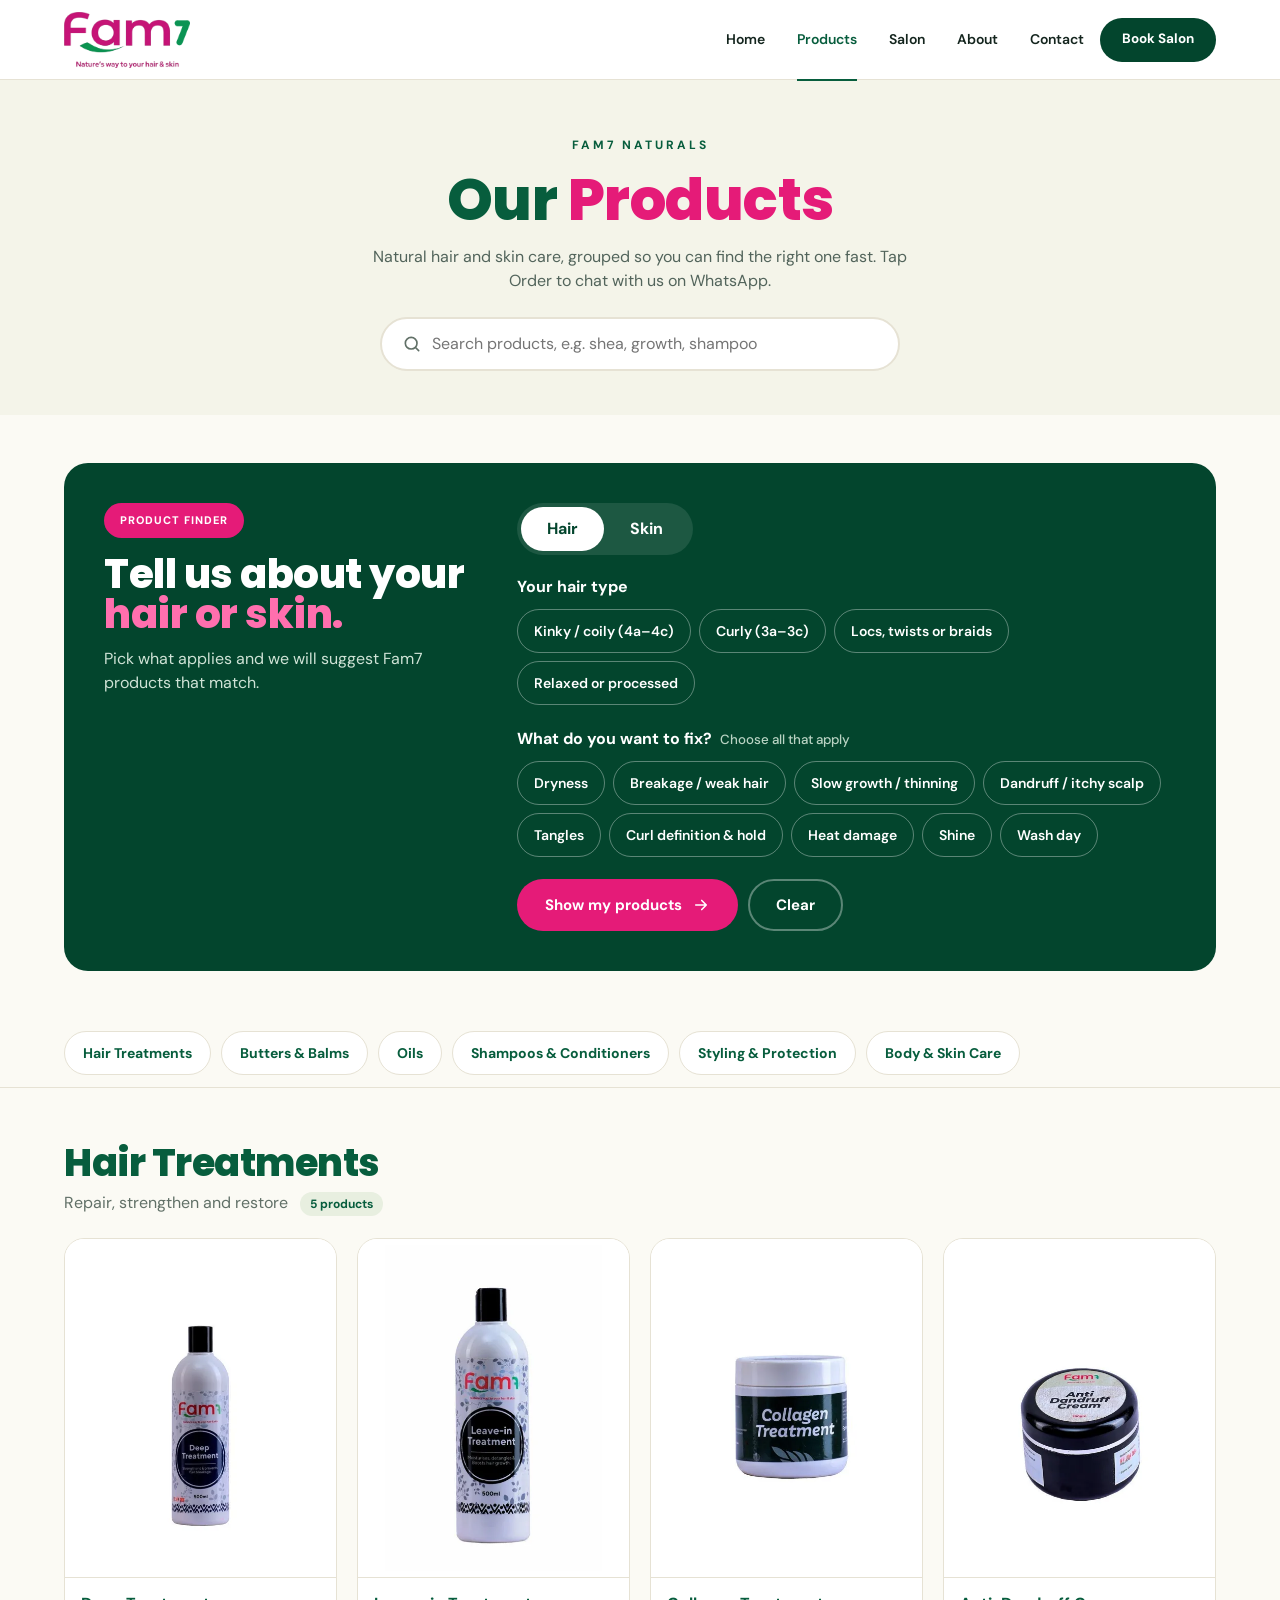
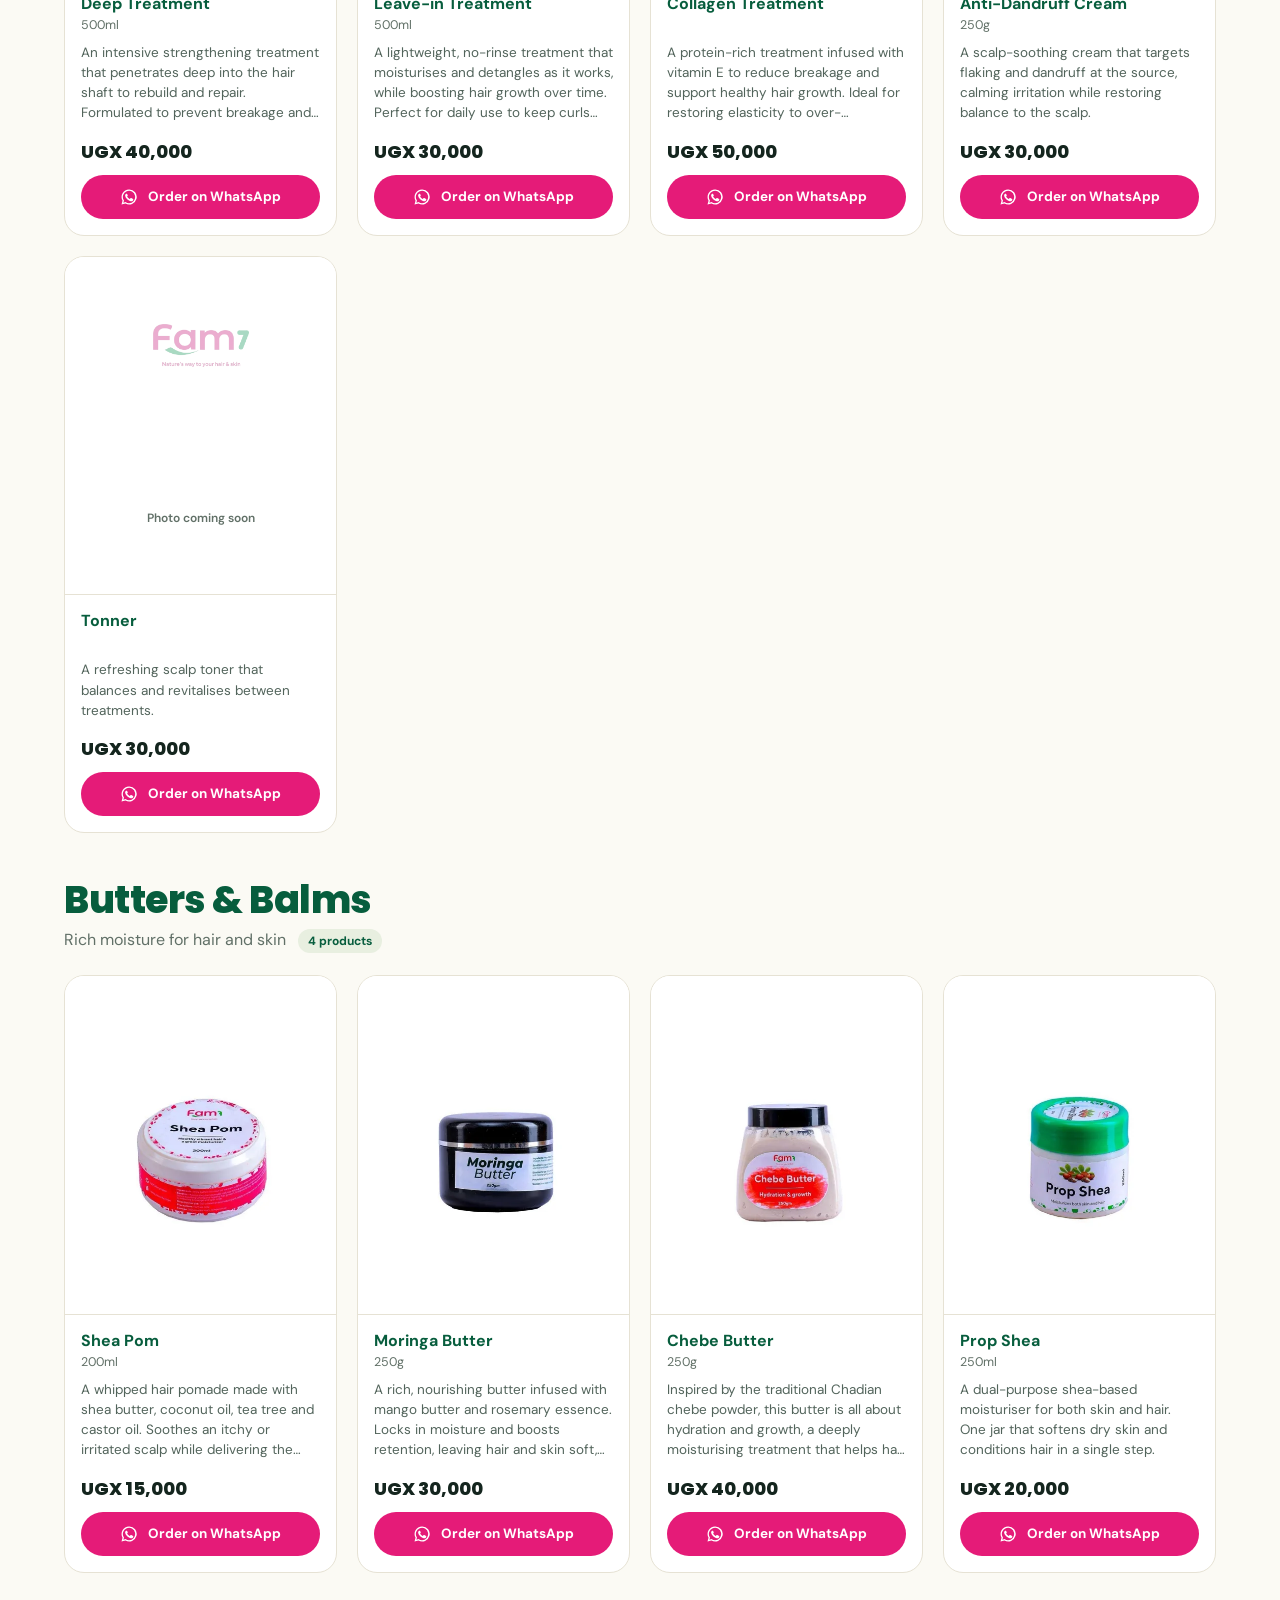
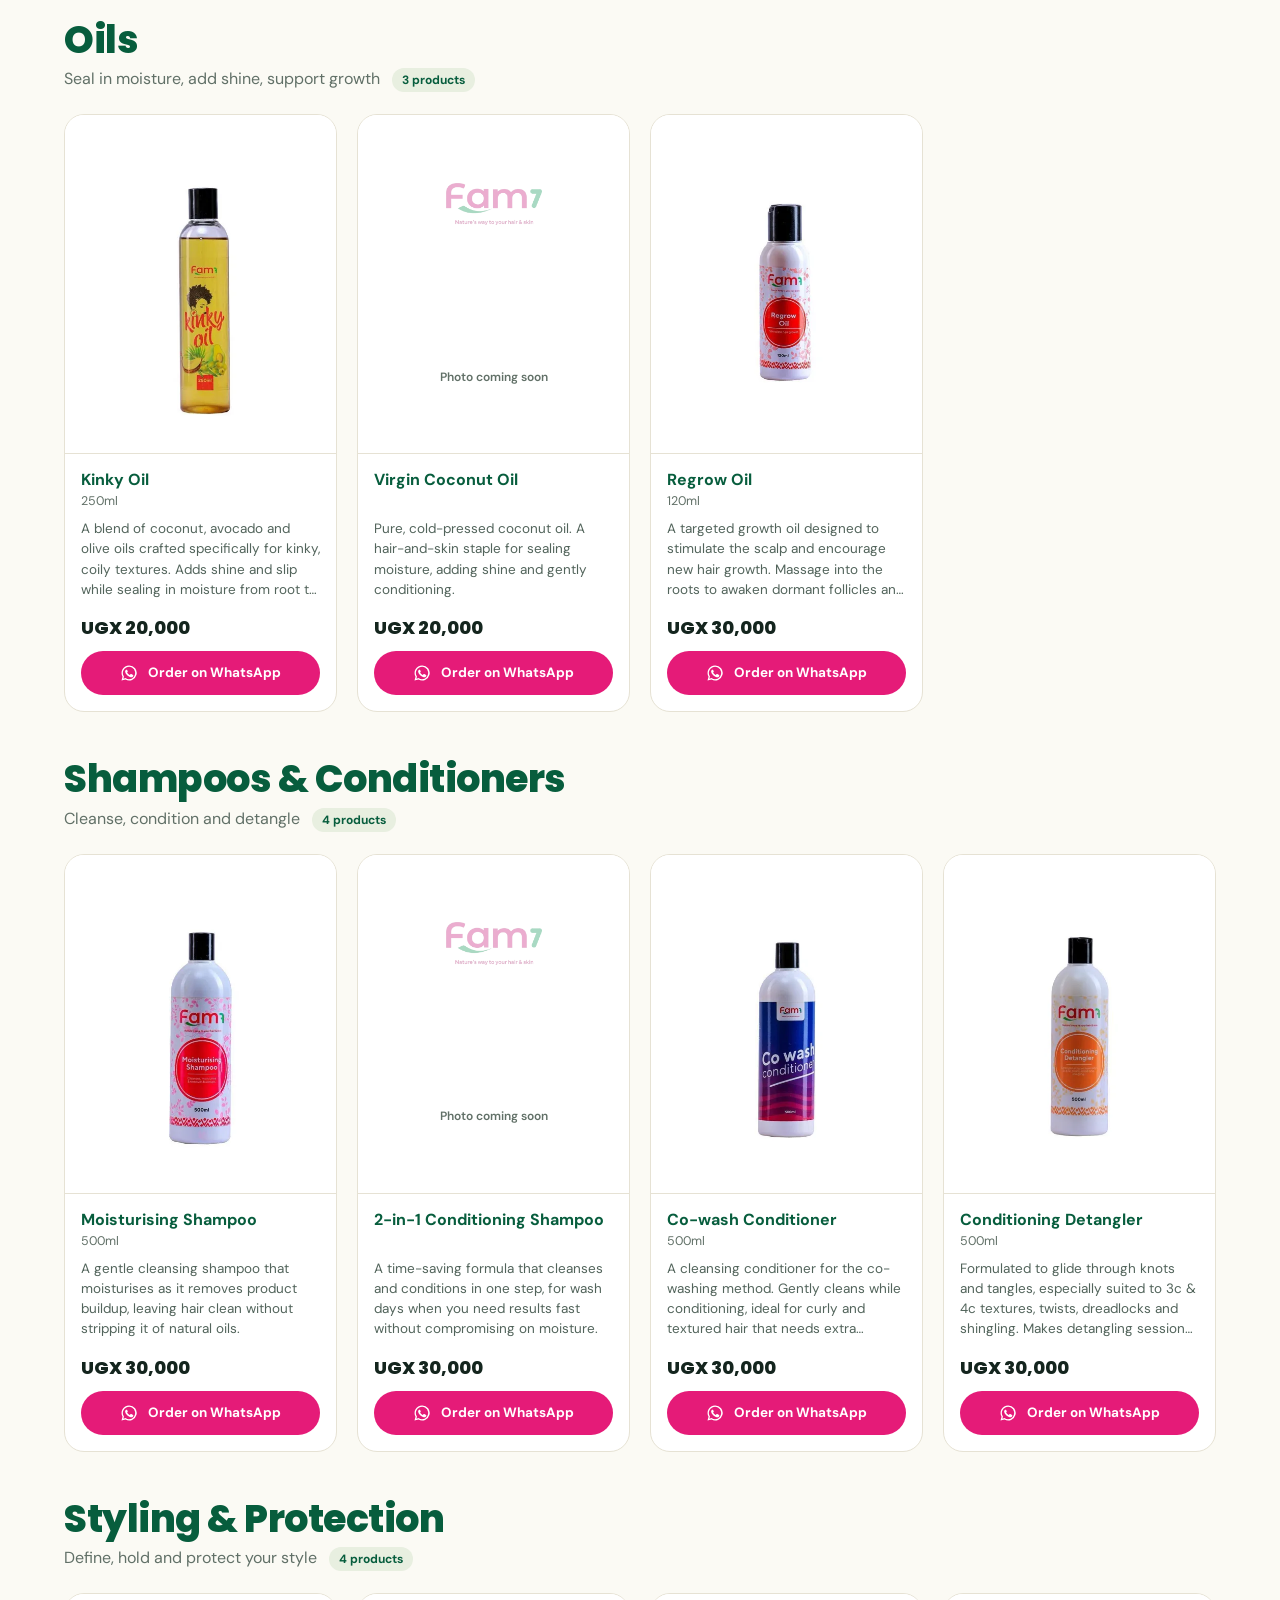
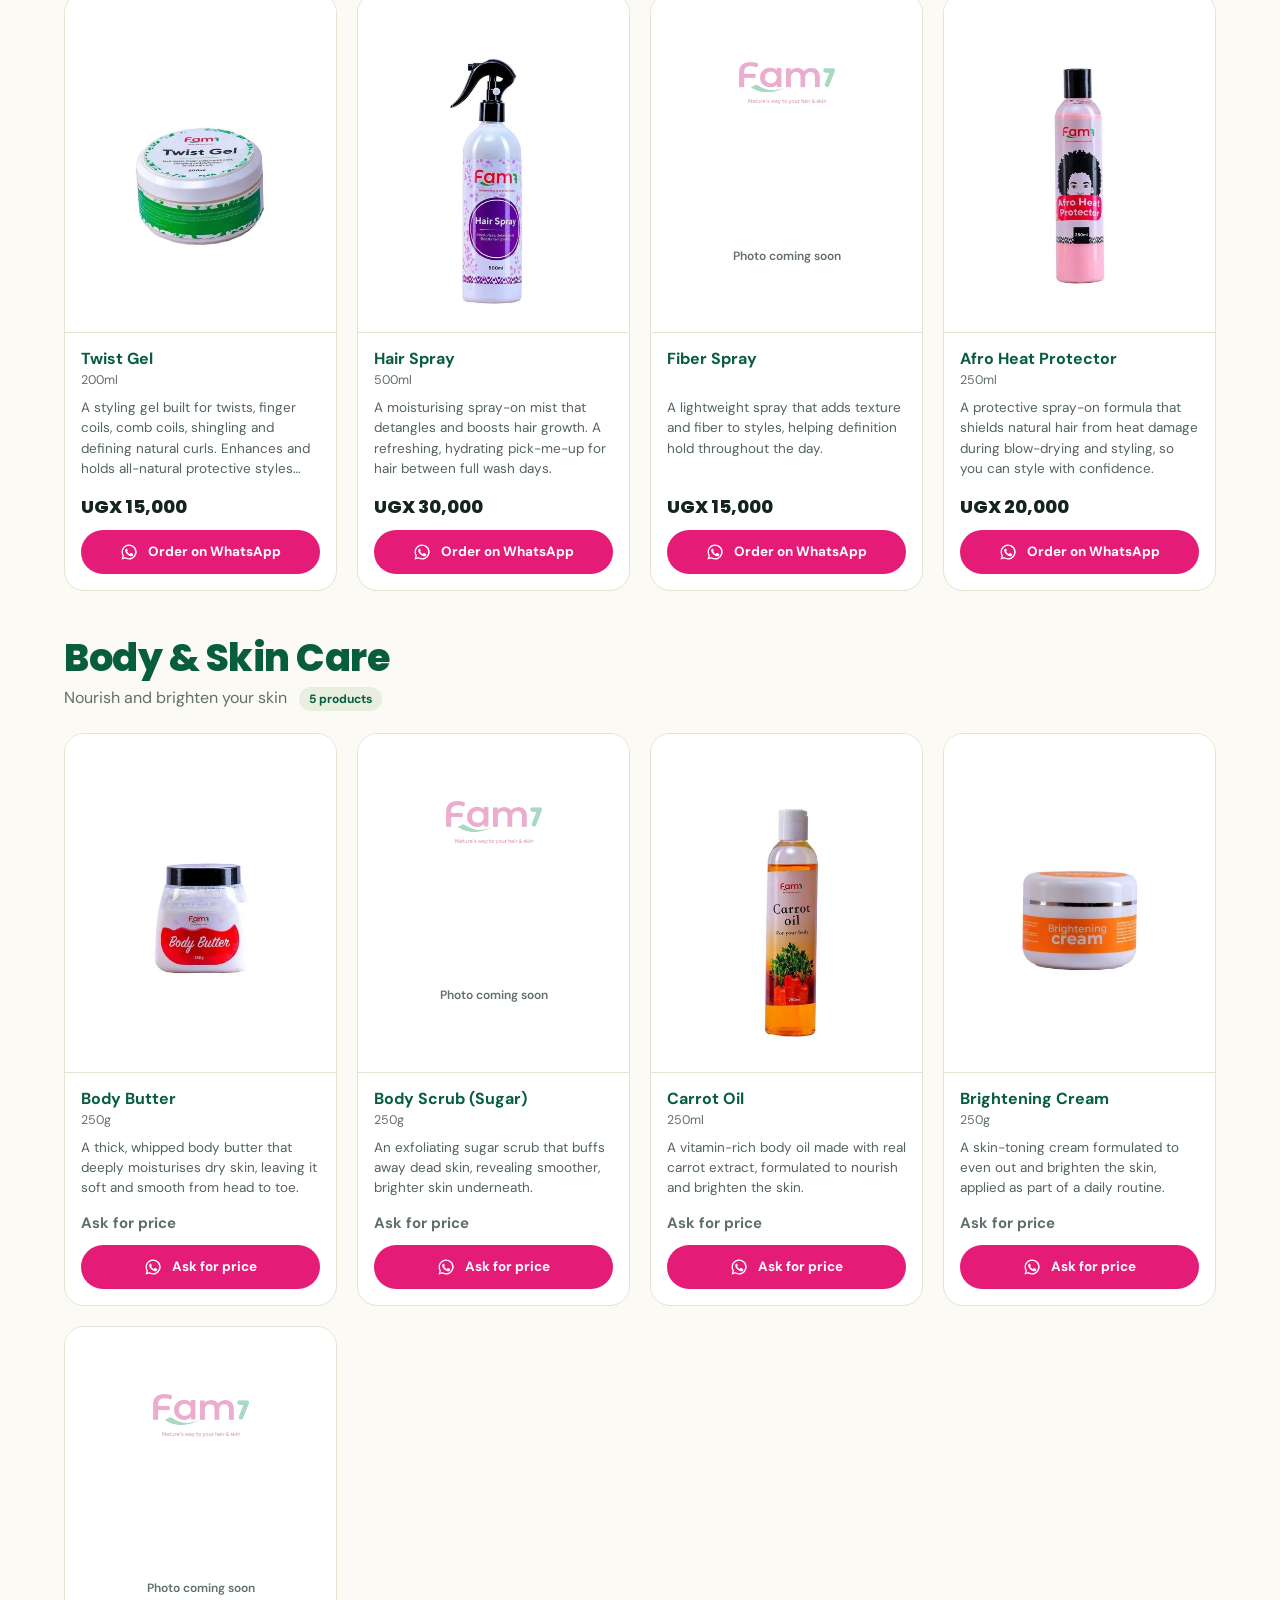
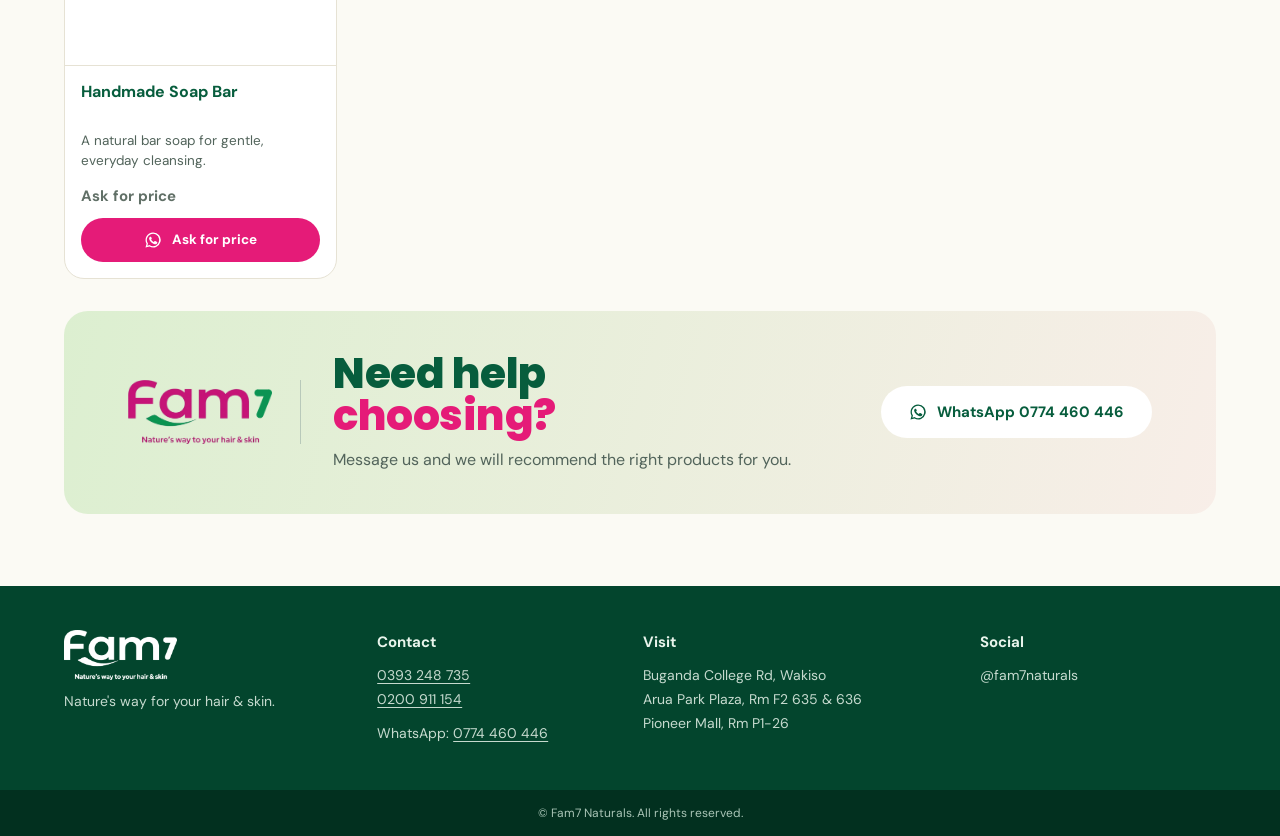
==== products.html @ ac1e1699 "products" ====
<!DOCTYPE html>
<html lang="en">
<head>
  <meta charset="UTF-8">
  <meta name="viewport" content="width=device-width, initial-scale=1">
  <meta name="description" content="Shop Fam7 Naturals hair and skin care: treatments, butters, oils, shampoos, styling and body care. Order on WhatsApp.">
  <meta name="theme-color" content="#075d3d">
  <title>Products | Fam7 Naturals</title>
  <link rel="icon" type="image/png" href="favicon.png">
  <link rel="apple-touch-icon" href="favicon.png">
  <link rel="preconnect" href="https://fonts.googleapis.com">
  <link rel="preconnect" href="https://fonts.gstatic.com" crossorigin>
  <link href="https://fonts.googleapis.com/css2?family=DM+Sans:wght@400;500;600;700&family=Poppins:wght@700;800&display=swap" rel="stylesheet">
  <link rel="stylesheet" href="style.css">
</head>
<body class="page-products">
<header class="site-header">
  <a href="index.html" class="logo" aria-label="Fam7 Naturals home"><img src="logo.png" alt="Fam7 Naturals" class="header-logo-img" width="135" height="60"></a>
  <nav class="desktop-nav" aria-label="Main navigation"><a href="index.html">Home</a><a href="products.html" class="active" aria-current="page">Products</a><a href="index.html#salon">Salon</a><a href="index.html#about">About</a><a href="index.html#contact">Contact</a></nav>
  <div class="header-actions">
    <a href="https://wa.me/256774460446?text=Hello%20Fam7%20Naturals%2C%20I%20would%20like%20to%20book%20a%20salon%20appointment." class="btn btn-deep btn-sm book-btn" target="_blank" rel="noopener">Book Salon</a>
    <button class="menu-btn" id="menuBtn" aria-label="Open menu" aria-expanded="false" aria-controls="mobileNav"><span class="i-menu"><svg viewBox="0 0 24 24" width="26" height="26" fill="none" stroke="currentColor" stroke-width="2.2" stroke-linecap="round"><path d="M4 7h16M4 12h16M4 17h16"/></svg></span><span class="i-close"><svg viewBox="0 0 24 24" width="26" height="26" fill="none" stroke="currentColor" stroke-width="2.2" stroke-linecap="round"><path d="M6 6l12 12M18 6L6 18"/></svg></span></button>
  </div>
  <nav class="mobile-nav" id="mobileNav" aria-label="Mobile navigation" hidden><a href="index.html">Home</a><a href="products.html">Products</a><a href="index.html#salon">Salon</a><a href="index.html#about">About</a><a href="index.html#contact">Contact</a><a href="https://wa.me/256774460446?text=Hello%20Fam7%20Naturals%2C%20I%20would%20like%20to%20book%20a%20salon%20appointment." class="mobile-book" target="_blank" rel="noopener">Book an Appointment</a></nav>
</header>
<main>
  <section class="page-banner">
    <p class="eyebrow">FAM7 NATURALS</p>
    <h1>Our <em>Products</em></h1>
    <p>Natural hair and skin care, grouped so you can find the right one fast. Tap Order to chat with us on WhatsApp.</p>
    <label class="search" for="q"><svg viewBox="0 0 24 24" width="20" height="20" fill="none" stroke="currentColor" stroke-width="2" stroke-linecap="round"><circle cx="11" cy="11" r="7"/><path d="M20 20l-3.500-3.500"/></svg><input id="q" type="search" placeholder="Search products, e.g. shea, growth, shampoo" autocomplete="off"></label>
  </section>

  <section class="finder" id="finder">
    <div class="finder-in">
      <div class="finder-head">
        <span class="pill pink">PRODUCT FINDER</span>
        <h2>Tell us about your <em>hair or skin.</em></h2>
        <p>Pick what applies and we will suggest Fam7 products that match.</p>
      </div>
      <form class="finder-form" id="finderForm" novalidate>
        <div class="seg" role="tablist" aria-label="What are you shopping for">
          <button type="button" class="seg-btn is-on" data-mode="hair" role="tab" aria-selected="true">Hair</button>
          <button type="button" class="seg-btn" data-mode="skin" role="tab" aria-selected="false">Skin</button>
        </div>
        <div class="f-group" data-for="hair">
          <p class="f-label">Your hair type</p>
          <div class="opts" data-name="type">
            <button type="button" class="opt" data-v="coily">Kinky / coily (4a–4c)</button>
            <button type="button" class="opt" data-v="curly">Curly (3a–3c)</button>
            <button type="button" class="opt" data-v="locs">Locs, twists or braids</button>
            <button type="button" class="opt" data-v="relaxed">Relaxed or processed</button>
          </div>
          <p class="f-label">What do you want to fix? <small>Choose all that apply</small></p>
          <div class="opts" data-name="concern">
            <button type="button" class="opt" data-v="dryness">Dryness</button>
            <button type="button" class="opt" data-v="breakage">Breakage / weak hair</button>
            <button type="button" class="opt" data-v="growth">Slow growth / thinning</button>
            <button type="button" class="opt" data-v="scalp">Dandruff / itchy scalp</button>
            <button type="button" class="opt" data-v="tangles">Tangles</button>
            <button type="button" class="opt" data-v="definition">Curl definition &amp; hold</button>
            <button type="button" class="opt" data-v="heat">Heat damage</button>
            <button type="button" class="opt" data-v="shine">Shine</button>
            <button type="button" class="opt" data-v="cleanse">Wash day</button>
          </div>
        </div>
        <div class="f-group" data-for="skin" hidden>
          <p class="f-label">What does your skin need? <small>Choose all that apply</small></p>
          <div class="opts" data-name="skin">
            <button type="button" class="opt" data-v="dryskin">Dry skin</button>
            <button type="button" class="opt" data-v="dullskin">Dull or uneven tone</button>
            <button type="button" class="opt" data-v="skincleanse">Gentle everyday cleansing</button>
          </div>
        </div>
        <div class="f-actions">
          <button type="submit" class="btn btn-pink">Show my products <svg viewBox="0 0 24 24" width="18" height="18" fill="none" stroke="currentColor" stroke-width="2.2" stroke-linecap="round" stroke-linejoin="round"><path d="M5 12h14M13 6l6 6-6 6"/></svg></button>
          <button type="button" class="btn btn-ghost" id="finderReset">Clear</button>
        </div>
      </form>
      <div class="finder-result" id="finderResult" hidden aria-live="polite"></div>
    </div>
  </section>

  <nav class="cat-bar" aria-label="Product categories"><div class="cat-scroll"><a href="#hair-treatments">Hair Treatments</a><a href="#butters-balms">Butters & Balms</a><a href="#oils">Oils</a><a href="#shampoos-conditioners">Shampoos & Conditioners</a><a href="#styling-protection">Styling & Protection</a><a href="#body-skin">Body & Skin Care</a></div></nav>

  <div class="p-wrap" id="catalog">
<section class="p-section" id="hair-treatments" data-cat="hair-treatments">
  <div class="p-head"><h2>Hair Treatments</h2><p>Repair, strengthen and restore <span class="count">5 products</span></p></div>
  <div class="p-grid"><article class="p-card" data-id="deep-treatment" data-name="deep treatment an intensive strengthening treatment that penetrates deep into the hair shaft to rebuild and repair. formulated to prevent breakage and reinforce weak, damaged strands, leaving hair noticeably stronger after every wash.">
  <div class="p-media"><img src="assets/products/deep-treatment.webp" alt="Deep Treatment" loading="lazy" width="640" height="640"></div>
  <div class="p-body">
    <h3>Deep Treatment</h3>
    <p class="p-size">500ml</p>
    <p class="p-desc">An intensive strengthening treatment that penetrates deep into the hair shaft to rebuild and repair. Formulated to prevent breakage and reinforce weak, damaged strands, leaving hair noticeably stronger after every wash.</p>
    <div class="p-foot"><span class="p-price">UGX 40,000</span>
    <a class="btn btn-pink btn-sm" href="https://wa.me/256774460446?text=Hello%20Fam7%20Naturals%2C%20I%20would%20like%20to%20order%3A%20Deep%20Treatment%20%28500ml%29%20at%20UGX%2040%2C000.%20Is%20it%20available%3F" target="_blank" rel="noopener"><svg viewBox="0 0 24 24" width="18" height="18" fill="currentColor"><path d="M12 2a10 10 0 0 0-8.6 15l-1.4 5 5.2-1.4A10 10 0 1 0 12 2zm0 18.2a8.2 8.2 0 0 1-4.2-1.2l-.3-.2-3 .8.8-2.9-.2-.3A8.2 8.2 0 1 1 12 20.200zm4.500-6.100c-.2-.1-1.500-.7-1.700-.8-.2-.1-.4-.1-.6.100l-.8 1c-.1.200-.3.200-.5.100a6.700 6.700 0 0 1-3.300-2.900c-.2-.4.200-.4.700-1.300.1-.2 0-.3 0-.5l-.8-1.800c-.2-.5-.4-.4-.6-.4h-.5a1 1 0 0 0-.7.300 3 3 0 0 0-.9 2.200 5.200 5.200 0 0 0 1.100 2.800 11.900 11.900 0 0 0 4.600 4c1.700.7 2.400.8 3.200.7a2.700 2.700 0 0 0 1.800-1.300 2.200 2.200 0 0 0 .2-1.300c-.1-.1-.3-.2-.5-.3z"/></svg> <span>Order<span class="x"> on WhatsApp</span></span></a></div>
  </div>
</article><article class="p-card" data-id="leave-in-treatment" data-name="leave-in treatment a lightweight, no-rinse treatment that moisturises and detangles as it works, while boosting hair growth over time. perfect for daily use to keep curls and coils soft and manageable between wash days.">
  <div class="p-media"><img src="assets/products/leave-in-treatment.webp" alt="Leave-in Treatment" loading="lazy" width="640" height="640"></div>
  <div class="p-body">
    <h3>Leave-in Treatment</h3>
    <p class="p-size">500ml</p>
    <p class="p-desc">A lightweight, no-rinse treatment that moisturises and detangles as it works, while boosting hair growth over time. Perfect for daily use to keep curls and coils soft and manageable between wash days.</p>
    <div class="p-foot"><span class="p-price">UGX 30,000</span>
    <a class="btn btn-pink btn-sm" href="https://wa.me/256774460446?text=Hello%20Fam7%20Naturals%2C%20I%20would%20like%20to%20order%3A%20Leave-in%20Treatment%20%28500ml%29%20at%20UGX%2030%2C000.%20Is%20it%20available%3F" target="_blank" rel="noopener"><svg viewBox="0 0 24 24" width="18" height="18" fill="currentColor"><path d="M12 2a10 10 0 0 0-8.6 15l-1.4 5 5.2-1.4A10 10 0 1 0 12 2zm0 18.2a8.2 8.2 0 0 1-4.2-1.2l-.3-.2-3 .8.8-2.9-.2-.3A8.2 8.2 0 1 1 12 20.200zm4.500-6.100c-.2-.1-1.500-.7-1.700-.8-.2-.1-.4-.1-.6.100l-.8 1c-.1.200-.3.200-.5.100a6.700 6.700 0 0 1-3.300-2.900c-.2-.4.200-.4.700-1.300.1-.2 0-.3 0-.5l-.8-1.800c-.2-.5-.4-.4-.6-.4h-.5a1 1 0 0 0-.7.300 3 3 0 0 0-.9 2.200 5.200 5.200 0 0 0 1.100 2.800 11.900 11.900 0 0 0 4.600 4c1.700.7 2.400.8 3.200.7a2.700 2.700 0 0 0 1.800-1.300 2.200 2.200 0 0 0 .2-1.300c-.1-.1-.3-.2-.5-.3z"/></svg> <span>Order<span class="x"> on WhatsApp</span></span></a></div>
  </div>
</article><article class="p-card" data-id="collagen-treatment" data-name="collagen treatment a protein-rich treatment infused with vitamin e to reduce breakage and support healthy hair growth. ideal for restoring elasticity to over-processed or fragile hair.">
  <div class="p-media"><img src="assets/products/collagen-treatment.webp" alt="Collagen Treatment" loading="lazy" width="640" height="640"></div>
  <div class="p-body">
    <h3>Collagen Treatment</h3>
    <p class="p-size">&nbsp;</p>
    <p class="p-desc">A protein-rich treatment infused with vitamin E to reduce breakage and support healthy hair growth. Ideal for restoring elasticity to over-processed or fragile hair.</p>
    <div class="p-foot"><span class="p-price">UGX 50,000</span>
    <a class="btn btn-pink btn-sm" href="https://wa.me/256774460446?text=Hello%20Fam7%20Naturals%2C%20I%20would%20like%20to%20order%3A%20Collagen%20Treatment%20at%20UGX%2050%2C000.%20Is%20it%20available%3F" target="_blank" rel="noopener"><svg viewBox="0 0 24 24" width="18" height="18" fill="currentColor"><path d="M12 2a10 10 0 0 0-8.6 15l-1.4 5 5.2-1.4A10 10 0 1 0 12 2zm0 18.2a8.2 8.2 0 0 1-4.2-1.2l-.3-.2-3 .8.8-2.9-.2-.3A8.2 8.2 0 1 1 12 20.200zm4.500-6.100c-.2-.1-1.500-.7-1.700-.8-.2-.1-.4-.1-.6.100l-.8 1c-.1.200-.3.200-.5.100a6.700 6.700 0 0 1-3.300-2.900c-.2-.4.200-.4.700-1.300.1-.2 0-.3 0-.5l-.8-1.800c-.2-.5-.4-.4-.6-.4h-.5a1 1 0 0 0-.7.300 3 3 0 0 0-.9 2.200 5.200 5.200 0 0 0 1.100 2.800 11.900 11.900 0 0 0 4.600 4c1.700.7 2.400.8 3.200.7a2.700 2.700 0 0 0 1.800-1.300 2.200 2.200 0 0 0 .2-1.300c-.1-.1-.3-.2-.5-.3z"/></svg> <span>Order<span class="x"> on WhatsApp</span></span></a></div>
  </div>
</article><article class="p-card" data-id="anti-dandruff-cream" data-name="anti-dandruff cream a scalp-soothing cream that targets flaking and dandruff at the source, calming irritation while restoring balance to the scalp.">
  <div class="p-media"><img src="assets/products/anti-dandruff.webp" alt="Anti-Dandruff Cream" loading="lazy" width="640" height="640"></div>
  <div class="p-body">
    <h3>Anti-Dandruff Cream</h3>
    <p class="p-size">250g</p>
    <p class="p-desc">A scalp-soothing cream that targets flaking and dandruff at the source, calming irritation while restoring balance to the scalp.</p>
    <div class="p-foot"><span class="p-price">UGX 30,000</span>
    <a class="btn btn-pink btn-sm" href="https://wa.me/256774460446?text=Hello%20Fam7%20Naturals%2C%20I%20would%20like%20to%20order%3A%20Anti-Dandruff%20Cream%20%28250g%29%20at%20UGX%2030%2C000.%20Is%20it%20available%3F" target="_blank" rel="noopener"><svg viewBox="0 0 24 24" width="18" height="18" fill="currentColor"><path d="M12 2a10 10 0 0 0-8.6 15l-1.4 5 5.2-1.4A10 10 0 1 0 12 2zm0 18.2a8.2 8.2 0 0 1-4.2-1.2l-.3-.2-3 .8.8-2.9-.2-.3A8.2 8.2 0 1 1 12 20.200zm4.500-6.100c-.2-.1-1.500-.7-1.700-.8-.2-.1-.4-.1-.6.100l-.8 1c-.1.200-.3.200-.5.100a6.700 6.700 0 0 1-3.300-2.900c-.2-.4.200-.4.700-1.300.1-.2 0-.3 0-.5l-.8-1.800c-.2-.5-.4-.4-.6-.4h-.5a1 1 0 0 0-.7.300 3 3 0 0 0-.9 2.200 5.200 5.200 0 0 0 1.100 2.800 11.900 11.900 0 0 0 4.600 4c1.700.7 2.400.8 3.200.7a2.700 2.700 0 0 0 1.800-1.300 2.200 2.200 0 0 0 .2-1.300c-.1-.1-.3-.2-.5-.3z"/></svg> <span>Order<span class="x"> on WhatsApp</span></span></a></div>
  </div>
</article><article class="p-card" data-id="tonner" data-name="tonner a refreshing scalp toner that balances and revitalises between treatments.">
  <div class="p-media"><div class="ph"><img src="logo.png" alt="" width="120" height="53"><span>Photo coming soon</span></div></div>
  <div class="p-body">
    <h3>Tonner</h3>
    <p class="p-size">&nbsp;</p>
    <p class="p-desc">A refreshing scalp toner that balances and revitalises between treatments.</p>
    <div class="p-foot"><span class="p-price">UGX 30,000</span>
    <a class="btn btn-pink btn-sm" href="https://wa.me/256774460446?text=Hello%20Fam7%20Naturals%2C%20I%20would%20like%20to%20order%3A%20Tonner%20at%20UGX%2030%2C000.%20Is%20it%20available%3F" target="_blank" rel="noopener"><svg viewBox="0 0 24 24" width="18" height="18" fill="currentColor"><path d="M12 2a10 10 0 0 0-8.6 15l-1.4 5 5.2-1.4A10 10 0 1 0 12 2zm0 18.2a8.2 8.2 0 0 1-4.2-1.2l-.3-.2-3 .8.8-2.9-.2-.3A8.2 8.2 0 1 1 12 20.200zm4.500-6.100c-.2-.1-1.500-.7-1.700-.8-.2-.1-.4-.1-.6.100l-.8 1c-.1.200-.3.200-.5.100a6.700 6.700 0 0 1-3.300-2.900c-.2-.4.200-.4.700-1.300.1-.2 0-.3 0-.5l-.8-1.800c-.2-.5-.4-.4-.6-.4h-.5a1 1 0 0 0-.7.300 3 3 0 0 0-.9 2.200 5.200 5.200 0 0 0 1.100 2.800 11.900 11.900 0 0 0 4.600 4c1.700.7 2.400.8 3.200.7a2.700 2.700 0 0 0 1.800-1.300 2.200 2.200 0 0 0 .2-1.300c-.1-.1-.3-.2-.5-.3z"/></svg> <span>Order<span class="x"> on WhatsApp</span></span></a></div>
  </div>
</article></div>
</section>
<section class="p-section" id="butters-balms" data-cat="butters-balms">
  <div class="p-head"><h2>Butters & Balms</h2><p>Rich moisture for hair and skin <span class="count">4 products</span></p></div>
  <div class="p-grid"><article class="p-card" data-id="shea-pom" data-name="shea pom a whipped hair pomade made with shea butter, coconut oil, tea tree and castor oil. soothes an itchy or irritated scalp while delivering the moisture that builds strong, vibrant, healthy-growing hair.">
  <div class="p-media"><img src="assets/products/shea-pom.webp" alt="Shea Pom" loading="lazy" width="640" height="640"></div>
  <div class="p-body">
    <h3>Shea Pom</h3>
    <p class="p-size">200ml</p>
    <p class="p-desc">A whipped hair pomade made with shea butter, coconut oil, tea tree and castor oil. Soothes an itchy or irritated scalp while delivering the moisture that builds strong, vibrant, healthy-growing hair.</p>
    <div class="p-foot"><span class="p-price">UGX 15,000</span>
    <a class="btn btn-pink btn-sm" href="https://wa.me/256774460446?text=Hello%20Fam7%20Naturals%2C%20I%20would%20like%20to%20order%3A%20Shea%20Pom%20%28200ml%29%20at%20UGX%2015%2C000.%20Is%20it%20available%3F" target="_blank" rel="noopener"><svg viewBox="0 0 24 24" width="18" height="18" fill="currentColor"><path d="M12 2a10 10 0 0 0-8.6 15l-1.4 5 5.2-1.4A10 10 0 1 0 12 2zm0 18.2a8.2 8.2 0 0 1-4.2-1.2l-.3-.2-3 .8.8-2.9-.2-.3A8.2 8.2 0 1 1 12 20.200zm4.500-6.100c-.2-.1-1.500-.7-1.700-.8-.2-.1-.4-.1-.6.100l-.8 1c-.1.200-.3.200-.5.100a6.700 6.700 0 0 1-3.300-2.900c-.2-.4.200-.4.700-1.300.1-.2 0-.3 0-.5l-.8-1.800c-.2-.5-.4-.4-.6-.4h-.5a1 1 0 0 0-.7.300 3 3 0 0 0-.9 2.200 5.200 5.200 0 0 0 1.100 2.800 11.900 11.900 0 0 0 4.600 4c1.700.7 2.400.8 3.200.7a2.700 2.700 0 0 0 1.800-1.300 2.200 2.200 0 0 0 .2-1.300c-.1-.1-.3-.2-.5-.3z"/></svg> <span>Order<span class="x"> on WhatsApp</span></span></a></div>
  </div>
</article><article class="p-card" data-id="moringa-butter" data-name="moringa butter a rich, nourishing butter infused with mango butter and rosemary essence. locks in moisture and boosts retention, leaving hair and skin soft, supple and resilient.">
  <div class="p-media"><img src="assets/products/moringa-butter.webp" alt="Moringa Butter" loading="lazy" width="640" height="640"></div>
  <div class="p-body">
    <h3>Moringa Butter</h3>
    <p class="p-size">250g</p>
    <p class="p-desc">A rich, nourishing butter infused with mango butter and rosemary essence. Locks in moisture and boosts retention, leaving hair and skin soft, supple and resilient.</p>
    <div class="p-foot"><span class="p-price">UGX 30,000</span>
    <a class="btn btn-pink btn-sm" href="https://wa.me/256774460446?text=Hello%20Fam7%20Naturals%2C%20I%20would%20like%20to%20order%3A%20Moringa%20Butter%20%28250g%29%20at%20UGX%2030%2C000.%20Is%20it%20available%3F" target="_blank" rel="noopener"><svg viewBox="0 0 24 24" width="18" height="18" fill="currentColor"><path d="M12 2a10 10 0 0 0-8.6 15l-1.4 5 5.2-1.4A10 10 0 1 0 12 2zm0 18.2a8.2 8.2 0 0 1-4.2-1.2l-.3-.2-3 .8.8-2.9-.2-.3A8.2 8.2 0 1 1 12 20.200zm4.500-6.100c-.2-.1-1.500-.7-1.700-.8-.2-.1-.4-.1-.6.100l-.8 1c-.1.200-.3.200-.5.100a6.700 6.700 0 0 1-3.300-2.900c-.2-.4.200-.4.700-1.300.1-.2 0-.3 0-.5l-.8-1.800c-.2-.5-.4-.4-.6-.4h-.5a1 1 0 0 0-.7.300 3 3 0 0 0-.9 2.200 5.200 5.200 0 0 0 1.100 2.800 11.900 11.900 0 0 0 4.600 4c1.700.7 2.400.8 3.200.7a2.700 2.700 0 0 0 1.800-1.300 2.200 2.200 0 0 0 .2-1.300c-.1-.1-.3-.2-.5-.3z"/></svg> <span>Order<span class="x"> on WhatsApp</span></span></a></div>
  </div>
</article><article class="p-card" data-id="chebe-butter" data-name="chebe butter inspired by the traditional chadian chebe powder, this butter is all about hydration and growth, a deeply moisturising treatment that helps hair grow longer and stronger with consistent use.">
  <div class="p-media"><img src="assets/products/chebe-butter.webp" alt="Chebe Butter" loading="lazy" width="640" height="640"></div>
  <div class="p-body">
    <h3>Chebe Butter</h3>
    <p class="p-size">250g</p>
    <p class="p-desc">Inspired by the traditional Chadian chebe powder, this butter is all about hydration and growth, a deeply moisturising treatment that helps hair grow longer and stronger with consistent use.</p>
    <div class="p-foot"><span class="p-price">UGX 40,000</span>
    <a class="btn btn-pink btn-sm" href="https://wa.me/256774460446?text=Hello%20Fam7%20Naturals%2C%20I%20would%20like%20to%20order%3A%20Chebe%20Butter%20%28250g%29%20at%20UGX%2040%2C000.%20Is%20it%20available%3F" target="_blank" rel="noopener"><svg viewBox="0 0 24 24" width="18" height="18" fill="currentColor"><path d="M12 2a10 10 0 0 0-8.6 15l-1.4 5 5.2-1.4A10 10 0 1 0 12 2zm0 18.2a8.2 8.2 0 0 1-4.2-1.2l-.3-.2-3 .8.8-2.9-.2-.3A8.2 8.2 0 1 1 12 20.200zm4.500-6.100c-.2-.1-1.500-.7-1.700-.8-.2-.1-.4-.1-.6.100l-.8 1c-.1.200-.3.200-.5.100a6.700 6.700 0 0 1-3.300-2.900c-.2-.4.200-.4.700-1.300.1-.2 0-.3 0-.5l-.8-1.800c-.2-.5-.4-.4-.6-.4h-.5a1 1 0 0 0-.7.300 3 3 0 0 0-.9 2.200 5.200 5.200 0 0 0 1.100 2.800 11.900 11.900 0 0 0 4.600 4c1.700.7 2.400.8 3.200.7a2.700 2.700 0 0 0 1.800-1.300 2.200 2.200 0 0 0 .2-1.300c-.1-.1-.3-.2-.5-.3z"/></svg> <span>Order<span class="x"> on WhatsApp</span></span></a></div>
  </div>
</article><article class="p-card" data-id="prop-shea" data-name="prop shea a dual-purpose shea-based moisturiser for both skin and hair. one jar that softens dry skin and conditions hair in a single step.">
  <div class="p-media"><img src="assets/products/prop-shea.webp" alt="Prop Shea" loading="lazy" width="640" height="640"></div>
  <div class="p-body">
    <h3>Prop Shea</h3>
    <p class="p-size">250ml</p>
    <p class="p-desc">A dual-purpose shea-based moisturiser for both skin and hair. One jar that softens dry skin and conditions hair in a single step.</p>
    <div class="p-foot"><span class="p-price">UGX 20,000</span>
    <a class="btn btn-pink btn-sm" href="https://wa.me/256774460446?text=Hello%20Fam7%20Naturals%2C%20I%20would%20like%20to%20order%3A%20Prop%20Shea%20%28250ml%29%20at%20UGX%2020%2C000.%20Is%20it%20available%3F" target="_blank" rel="noopener"><svg viewBox="0 0 24 24" width="18" height="18" fill="currentColor"><path d="M12 2a10 10 0 0 0-8.6 15l-1.4 5 5.2-1.4A10 10 0 1 0 12 2zm0 18.2a8.2 8.2 0 0 1-4.2-1.2l-.3-.2-3 .8.8-2.9-.2-.3A8.2 8.2 0 1 1 12 20.200zm4.500-6.100c-.2-.1-1.500-.7-1.700-.8-.2-.1-.4-.1-.6.100l-.8 1c-.1.200-.3.200-.5.100a6.700 6.700 0 0 1-3.300-2.900c-.2-.4.200-.4.700-1.300.1-.2 0-.3 0-.5l-.8-1.800c-.2-.5-.4-.4-.6-.4h-.5a1 1 0 0 0-.7.300 3 3 0 0 0-.9 2.200 5.200 5.200 0 0 0 1.100 2.800 11.900 11.900 0 0 0 4.600 4c1.700.7 2.400.8 3.200.7a2.700 2.700 0 0 0 1.800-1.300 2.200 2.200 0 0 0 .2-1.300c-.1-.1-.3-.2-.5-.3z"/></svg> <span>Order<span class="x"> on WhatsApp</span></span></a></div>
  </div>
</article></div>
</section>
<section class="p-section" id="oils" data-cat="oils">
  <div class="p-head"><h2>Oils</h2><p>Seal in moisture, add shine, support growth <span class="count">3 products</span></p></div>
  <div class="p-grid"><article class="p-card" data-id="kinky-oil" data-name="kinky oil a blend of coconut, avocado and olive oils crafted specifically for kinky, coily textures. adds shine and slip while sealing in moisture from root to tip.">
  <div class="p-media"><img src="assets/products/kinky-oil.webp" alt="Kinky Oil" loading="lazy" width="640" height="640"></div>
  <div class="p-body">
    <h3>Kinky Oil</h3>
    <p class="p-size">250ml</p>
    <p class="p-desc">A blend of coconut, avocado and olive oils crafted specifically for kinky, coily textures. Adds shine and slip while sealing in moisture from root to tip.</p>
    <div class="p-foot"><span class="p-price">UGX 20,000</span>
    <a class="btn btn-pink btn-sm" href="https://wa.me/256774460446?text=Hello%20Fam7%20Naturals%2C%20I%20would%20like%20to%20order%3A%20Kinky%20Oil%20%28250ml%29%20at%20UGX%2020%2C000.%20Is%20it%20available%3F" target="_blank" rel="noopener"><svg viewBox="0 0 24 24" width="18" height="18" fill="currentColor"><path d="M12 2a10 10 0 0 0-8.6 15l-1.4 5 5.2-1.4A10 10 0 1 0 12 2zm0 18.2a8.2 8.2 0 0 1-4.2-1.2l-.3-.2-3 .8.8-2.9-.2-.3A8.2 8.2 0 1 1 12 20.200zm4.500-6.100c-.2-.1-1.500-.7-1.700-.8-.2-.1-.4-.1-.6.100l-.8 1c-.1.200-.3.200-.5.100a6.700 6.700 0 0 1-3.300-2.900c-.2-.4.200-.4.700-1.300.1-.2 0-.3 0-.5l-.8-1.800c-.2-.5-.4-.4-.6-.4h-.5a1 1 0 0 0-.7.300 3 3 0 0 0-.9 2.200 5.200 5.200 0 0 0 1.100 2.800 11.900 11.900 0 0 0 4.600 4c1.700.7 2.400.8 3.200.7a2.700 2.700 0 0 0 1.800-1.300 2.200 2.200 0 0 0 .2-1.300c-.1-.1-.3-.2-.5-.3z"/></svg> <span>Order<span class="x"> on WhatsApp</span></span></a></div>
  </div>
</article><article class="p-card" data-id="virgin-coconut-oil" data-name="virgin coconut oil pure, cold-pressed coconut oil. a hair-and-skin staple for sealing moisture, adding shine and gently conditioning.">
  <div class="p-media"><div class="ph"><img src="logo.png" alt="" width="120" height="53"><span>Photo coming soon</span></div></div>
  <div class="p-body">
    <h3>Virgin Coconut Oil</h3>
    <p class="p-size">&nbsp;</p>
    <p class="p-desc">Pure, cold-pressed coconut oil. A hair-and-skin staple for sealing moisture, adding shine and gently conditioning.</p>
    <div class="p-foot"><span class="p-price">UGX 20,000</span>
    <a class="btn btn-pink btn-sm" href="https://wa.me/256774460446?text=Hello%20Fam7%20Naturals%2C%20I%20would%20like%20to%20order%3A%20Virgin%20Coconut%20Oil%20at%20UGX%2020%2C000.%20Is%20it%20available%3F" target="_blank" rel="noopener"><svg viewBox="0 0 24 24" width="18" height="18" fill="currentColor"><path d="M12 2a10 10 0 0 0-8.6 15l-1.4 5 5.2-1.4A10 10 0 1 0 12 2zm0 18.2a8.2 8.2 0 0 1-4.2-1.2l-.3-.2-3 .8.8-2.9-.2-.3A8.2 8.2 0 1 1 12 20.200zm4.500-6.100c-.2-.1-1.500-.7-1.700-.8-.2-.1-.4-.1-.6.100l-.8 1c-.1.200-.3.200-.5.100a6.700 6.700 0 0 1-3.300-2.900c-.2-.4.200-.4.700-1.300.1-.2 0-.3 0-.5l-.8-1.800c-.2-.5-.4-.4-.6-.4h-.5a1 1 0 0 0-.7.300 3 3 0 0 0-.9 2.200 5.200 5.200 0 0 0 1.100 2.800 11.900 11.900 0 0 0 4.600 4c1.700.7 2.400.8 3.200.7a2.700 2.700 0 0 0 1.800-1.300 2.200 2.200 0 0 0 .2-1.300c-.1-.1-.3-.2-.5-.3z"/></svg> <span>Order<span class="x"> on WhatsApp</span></span></a></div>
  </div>
</article><article class="p-card" data-id="regrow-oil" data-name="regrow oil a targeted growth oil designed to stimulate the scalp and encourage new hair growth. massage into the roots to awaken dormant follicles and thicken thinning areas.">
  <div class="p-media"><img src="assets/products/regrow-oil.webp" alt="Regrow Oil" loading="lazy" width="640" height="640"></div>
  <div class="p-body">
    <h3>Regrow Oil</h3>
    <p class="p-size">120ml</p>
    <p class="p-desc">A targeted growth oil designed to stimulate the scalp and encourage new hair growth. Massage into the roots to awaken dormant follicles and thicken thinning areas.</p>
    <div class="p-foot"><span class="p-price">UGX 30,000</span>
    <a class="btn btn-pink btn-sm" href="https://wa.me/256774460446?text=Hello%20Fam7%20Naturals%2C%20I%20would%20like%20to%20order%3A%20Regrow%20Oil%20%28120ml%29%20at%20UGX%2030%2C000.%20Is%20it%20available%3F" target="_blank" rel="noopener"><svg viewBox="0 0 24 24" width="18" height="18" fill="currentColor"><path d="M12 2a10 10 0 0 0-8.6 15l-1.4 5 5.2-1.4A10 10 0 1 0 12 2zm0 18.2a8.2 8.2 0 0 1-4.2-1.2l-.3-.2-3 .8.8-2.9-.2-.3A8.2 8.2 0 1 1 12 20.200zm4.500-6.100c-.2-.1-1.500-.7-1.700-.8-.2-.1-.4-.1-.6.100l-.8 1c-.1.200-.3.200-.5.100a6.700 6.700 0 0 1-3.300-2.900c-.2-.4.200-.4.700-1.300.1-.2 0-.3 0-.5l-.8-1.800c-.2-.5-.4-.4-.6-.4h-.5a1 1 0 0 0-.7.300 3 3 0 0 0-.9 2.200 5.200 5.200 0 0 0 1.100 2.800 11.900 11.900 0 0 0 4.600 4c1.700.7 2.400.8 3.200.7a2.700 2.700 0 0 0 1.800-1.300 2.200 2.200 0 0 0 .2-1.300c-.1-.1-.3-.2-.5-.3z"/></svg> <span>Order<span class="x"> on WhatsApp</span></span></a></div>
  </div>
</article></div>
</section>
<section class="p-section" id="shampoos-conditioners" data-cat="shampoos-conditioners">
  <div class="p-head"><h2>Shampoos & Conditioners</h2><p>Cleanse, condition and detangle <span class="count">4 products</span></p></div>
  <div class="p-grid"><article class="p-card" data-id="moisturising-shampoo" data-name="moisturising shampoo a gentle cleansing shampoo that moisturises as it removes product buildup, leaving hair clean without stripping it of natural oils.">
  <div class="p-media"><img src="assets/products/moisturising-shampoo.webp" alt="Moisturising Shampoo" loading="lazy" width="640" height="640"></div>
  <div class="p-body">
    <h3>Moisturising Shampoo</h3>
    <p class="p-size">500ml</p>
    <p class="p-desc">A gentle cleansing shampoo that moisturises as it removes product buildup, leaving hair clean without stripping it of natural oils.</p>
    <div class="p-foot"><span class="p-price">UGX 30,000</span>
    <a class="btn btn-pink btn-sm" href="https://wa.me/256774460446?text=Hello%20Fam7%20Naturals%2C%20I%20would%20like%20to%20order%3A%20Moisturising%20Shampoo%20%28500ml%29%20at%20UGX%2030%2C000.%20Is%20it%20available%3F" target="_blank" rel="noopener"><svg viewBox="0 0 24 24" width="18" height="18" fill="currentColor"><path d="M12 2a10 10 0 0 0-8.6 15l-1.4 5 5.2-1.4A10 10 0 1 0 12 2zm0 18.2a8.2 8.2 0 0 1-4.2-1.2l-.3-.2-3 .8.8-2.9-.2-.3A8.2 8.2 0 1 1 12 20.200zm4.500-6.100c-.2-.1-1.500-.7-1.700-.8-.2-.1-.4-.1-.6.100l-.8 1c-.1.200-.3.200-.5.100a6.700 6.700 0 0 1-3.300-2.900c-.2-.4.200-.4.700-1.300.1-.2 0-.3 0-.5l-.8-1.800c-.2-.5-.4-.4-.6-.4h-.5a1 1 0 0 0-.7.300 3 3 0 0 0-.9 2.200 5.200 5.200 0 0 0 1.100 2.800 11.900 11.900 0 0 0 4.600 4c1.700.7 2.400.8 3.200.7a2.700 2.700 0 0 0 1.800-1.300 2.200 2.200 0 0 0 .2-1.300c-.1-.1-.3-.2-.5-.3z"/></svg> <span>Order<span class="x"> on WhatsApp</span></span></a></div>
  </div>
</article><article class="p-card" data-id="two-in-one-shampoo" data-name="2-in-1 conditioning shampoo a time-saving formula that cleanses and conditions in one step, for wash days when you need results fast without compromising on moisture.">
  <div class="p-media"><div class="ph"><img src="logo.png" alt="" width="120" height="53"><span>Photo coming soon</span></div></div>
  <div class="p-body">
    <h3>2-in-1 Conditioning Shampoo</h3>
    <p class="p-size">&nbsp;</p>
    <p class="p-desc">A time-saving formula that cleanses and conditions in one step, for wash days when you need results fast without compromising on moisture.</p>
    <div class="p-foot"><span class="p-price">UGX 30,000</span>
    <a class="btn btn-pink btn-sm" href="https://wa.me/256774460446?text=Hello%20Fam7%20Naturals%2C%20I%20would%20like%20to%20order%3A%202-in-1%20Conditioning%20Shampoo%20at%20UGX%2030%2C000.%20Is%20it%20available%3F" target="_blank" rel="noopener"><svg viewBox="0 0 24 24" width="18" height="18" fill="currentColor"><path d="M12 2a10 10 0 0 0-8.6 15l-1.4 5 5.2-1.4A10 10 0 1 0 12 2zm0 18.2a8.2 8.2 0 0 1-4.2-1.2l-.3-.2-3 .8.8-2.9-.2-.3A8.2 8.2 0 1 1 12 20.200zm4.500-6.100c-.2-.1-1.500-.7-1.700-.8-.2-.1-.4-.1-.6.100l-.8 1c-.1.200-.3.200-.5.100a6.700 6.700 0 0 1-3.300-2.900c-.2-.4.200-.4.700-1.300.1-.2 0-.3 0-.5l-.8-1.800c-.2-.5-.4-.4-.6-.4h-.5a1 1 0 0 0-.7.300 3 3 0 0 0-.9 2.200 5.200 5.200 0 0 0 1.100 2.800 11.900 11.900 0 0 0 4.600 4c1.700.7 2.400.8 3.200.7a2.700 2.700 0 0 0 1.800-1.300 2.200 2.200 0 0 0 .2-1.300c-.1-.1-.3-.2-.5-.3z"/></svg> <span>Order<span class="x"> on WhatsApp</span></span></a></div>
  </div>
</article><article class="p-card" data-id="cowash-conditioner" data-name="co-wash conditioner a cleansing conditioner for the co-washing method. gently cleans while conditioning, ideal for curly and textured hair that needs extra moisture between shampoo washes.">
  <div class="p-media"><img src="assets/products/cowash-conditioner.webp" alt="Co-wash Conditioner" loading="lazy" width="640" height="640"></div>
  <div class="p-body">
    <h3>Co-wash Conditioner</h3>
    <p class="p-size">500ml</p>
    <p class="p-desc">A cleansing conditioner for the co-washing method. Gently cleans while conditioning, ideal for curly and textured hair that needs extra moisture between shampoo washes.</p>
    <div class="p-foot"><span class="p-price">UGX 30,000</span>
    <a class="btn btn-pink btn-sm" href="https://wa.me/256774460446?text=Hello%20Fam7%20Naturals%2C%20I%20would%20like%20to%20order%3A%20Co-wash%20Conditioner%20%28500ml%29%20at%20UGX%2030%2C000.%20Is%20it%20available%3F" target="_blank" rel="noopener"><svg viewBox="0 0 24 24" width="18" height="18" fill="currentColor"><path d="M12 2a10 10 0 0 0-8.6 15l-1.4 5 5.2-1.4A10 10 0 1 0 12 2zm0 18.2a8.2 8.2 0 0 1-4.2-1.2l-.3-.2-3 .8.8-2.9-.2-.3A8.2 8.2 0 1 1 12 20.200zm4.500-6.100c-.2-.1-1.500-.7-1.700-.8-.2-.1-.4-.1-.6.100l-.8 1c-.1.200-.3.200-.5.100a6.700 6.700 0 0 1-3.300-2.900c-.2-.4.200-.4.700-1.300.1-.2 0-.3 0-.5l-.8-1.800c-.2-.5-.4-.4-.6-.4h-.5a1 1 0 0 0-.7.300 3 3 0 0 0-.9 2.200 5.200 5.200 0 0 0 1.100 2.800 11.900 11.900 0 0 0 4.600 4c1.700.7 2.400.8 3.200.7a2.700 2.700 0 0 0 1.800-1.300 2.200 2.200 0 0 0 .2-1.300c-.1-.1-.3-.2-.5-.3z"/></svg> <span>Order<span class="x"> on WhatsApp</span></span></a></div>
  </div>
</article><article class="p-card" data-id="conditioning-detangler" data-name="conditioning detangler formulated to glide through knots and tangles, especially suited to 3c &amp; 4c textures, twists, dreadlocks and shingling. makes detangling sessions faster and far gentler on the hair.">
  <div class="p-media"><img src="assets/products/conditioning-detangler.webp" alt="Conditioning Detangler" loading="lazy" width="640" height="640"></div>
  <div class="p-body">
    <h3>Conditioning Detangler</h3>
    <p class="p-size">500ml</p>
    <p class="p-desc">Formulated to glide through knots and tangles, especially suited to 3c &amp; 4c textures, twists, dreadlocks and shingling. Makes detangling sessions faster and far gentler on the hair.</p>
    <div class="p-foot"><span class="p-price">UGX 30,000</span>
    <a class="btn btn-pink btn-sm" href="https://wa.me/256774460446?text=Hello%20Fam7%20Naturals%2C%20I%20would%20like%20to%20order%3A%20Conditioning%20Detangler%20%28500ml%29%20at%20UGX%2030%2C000.%20Is%20it%20available%3F" target="_blank" rel="noopener"><svg viewBox="0 0 24 24" width="18" height="18" fill="currentColor"><path d="M12 2a10 10 0 0 0-8.6 15l-1.4 5 5.2-1.4A10 10 0 1 0 12 2zm0 18.2a8.2 8.2 0 0 1-4.2-1.2l-.3-.2-3 .8.8-2.9-.2-.3A8.2 8.2 0 1 1 12 20.200zm4.500-6.100c-.2-.1-1.500-.7-1.700-.8-.2-.1-.4-.1-.6.100l-.8 1c-.1.200-.3.200-.5.100a6.700 6.700 0 0 1-3.300-2.900c-.2-.4.200-.4.700-1.300.1-.2 0-.3 0-.5l-.8-1.800c-.2-.5-.4-.4-.6-.4h-.5a1 1 0 0 0-.7.300 3 3 0 0 0-.9 2.200 5.200 5.200 0 0 0 1.100 2.800 11.900 11.900 0 0 0 4.600 4c1.700.7 2.400.8 3.200.7a2.700 2.700 0 0 0 1.800-1.300 2.200 2.200 0 0 0 .2-1.300c-.1-.1-.3-.2-.5-.3z"/></svg> <span>Order<span class="x"> on WhatsApp</span></span></a></div>
  </div>
</article></div>
</section>
<section class="p-section" id="styling-protection" data-cat="styling-protection">
  <div class="p-head"><h2>Styling & Protection</h2><p>Define, hold and protect your style <span class="count">4 products</span></p></div>
  <div class="p-grid"><article class="p-card" data-id="twist-gel" data-name="twist gel a styling gel built for twists, finger coils, comb coils, shingling and defining natural curls. enhances and holds all-natural protective styles while supporting healthy hair growth underneath.">
  <div class="p-media"><img src="assets/products/twist-gel.webp" alt="Twist Gel" loading="lazy" width="640" height="640"></div>
  <div class="p-body">
    <h3>Twist Gel</h3>
    <p class="p-size">200ml</p>
    <p class="p-desc">A styling gel built for twists, finger coils, comb coils, shingling and defining natural curls. Enhances and holds all-natural protective styles while supporting healthy hair growth underneath.</p>
    <div class="p-foot"><span class="p-price">UGX 15,000</span>
    <a class="btn btn-pink btn-sm" href="https://wa.me/256774460446?text=Hello%20Fam7%20Naturals%2C%20I%20would%20like%20to%20order%3A%20Twist%20Gel%20%28200ml%29%20at%20UGX%2015%2C000.%20Is%20it%20available%3F" target="_blank" rel="noopener"><svg viewBox="0 0 24 24" width="18" height="18" fill="currentColor"><path d="M12 2a10 10 0 0 0-8.6 15l-1.4 5 5.2-1.4A10 10 0 1 0 12 2zm0 18.2a8.2 8.2 0 0 1-4.2-1.2l-.3-.2-3 .8.8-2.9-.2-.3A8.2 8.2 0 1 1 12 20.200zm4.500-6.100c-.2-.1-1.500-.7-1.700-.8-.2-.1-.4-.1-.6.100l-.8 1c-.1.200-.3.200-.5.100a6.700 6.700 0 0 1-3.300-2.900c-.2-.4.200-.4.700-1.300.1-.2 0-.3 0-.5l-.8-1.800c-.2-.5-.4-.4-.6-.4h-.5a1 1 0 0 0-.7.300 3 3 0 0 0-.9 2.200 5.200 5.200 0 0 0 1.100 2.800 11.900 11.900 0 0 0 4.600 4c1.700.7 2.400.8 3.200.7a2.700 2.700 0 0 0 1.800-1.300 2.200 2.200 0 0 0 .2-1.300c-.1-.1-.3-.2-.5-.3z"/></svg> <span>Order<span class="x"> on WhatsApp</span></span></a></div>
  </div>
</article><article class="p-card" data-id="hair-spray" data-name="hair spray a moisturising spray-on mist that detangles and boosts hair growth. a refreshing, hydrating pick-me-up for hair between full wash days.">
  <div class="p-media"><img src="assets/products/hair-spray.webp" alt="Hair Spray" loading="lazy" width="640" height="640"></div>
  <div class="p-body">
    <h3>Hair Spray</h3>
    <p class="p-size">500ml</p>
    <p class="p-desc">A moisturising spray-on mist that detangles and boosts hair growth. A refreshing, hydrating pick-me-up for hair between full wash days.</p>
    <div class="p-foot"><span class="p-price">UGX 30,000</span>
    <a class="btn btn-pink btn-sm" href="https://wa.me/256774460446?text=Hello%20Fam7%20Naturals%2C%20I%20would%20like%20to%20order%3A%20Hair%20Spray%20%28500ml%29%20at%20UGX%2030%2C000.%20Is%20it%20available%3F" target="_blank" rel="noopener"><svg viewBox="0 0 24 24" width="18" height="18" fill="currentColor"><path d="M12 2a10 10 0 0 0-8.6 15l-1.4 5 5.2-1.4A10 10 0 1 0 12 2zm0 18.2a8.2 8.2 0 0 1-4.2-1.2l-.3-.2-3 .8.8-2.9-.2-.3A8.2 8.2 0 1 1 12 20.200zm4.500-6.100c-.2-.1-1.500-.7-1.700-.8-.2-.1-.4-.1-.6.100l-.8 1c-.1.200-.3.200-.5.100a6.700 6.700 0 0 1-3.300-2.900c-.2-.4.200-.4.700-1.300.1-.2 0-.3 0-.5l-.8-1.800c-.2-.5-.4-.4-.6-.4h-.5a1 1 0 0 0-.7.300 3 3 0 0 0-.9 2.200 5.200 5.200 0 0 0 1.100 2.800 11.900 11.900 0 0 0 4.600 4c1.700.7 2.400.8 3.200.7a2.700 2.700 0 0 0 1.800-1.300 2.200 2.200 0 0 0 .2-1.300c-.1-.1-.3-.2-.5-.3z"/></svg> <span>Order<span class="x"> on WhatsApp</span></span></a></div>
  </div>
</article><article class="p-card" data-id="fiber-spray" data-name="fiber spray a lightweight spray that adds texture and fiber to styles, helping definition hold throughout the day.">
  <div class="p-media"><div class="ph"><img src="logo.png" alt="" width="120" height="53"><span>Photo coming soon</span></div></div>
  <div class="p-body">
    <h3>Fiber Spray</h3>
    <p class="p-size">&nbsp;</p>
    <p class="p-desc">A lightweight spray that adds texture and fiber to styles, helping definition hold throughout the day.</p>
    <div class="p-foot"><span class="p-price">UGX 15,000</span>
    <a class="btn btn-pink btn-sm" href="https://wa.me/256774460446?text=Hello%20Fam7%20Naturals%2C%20I%20would%20like%20to%20order%3A%20Fiber%20Spray%20at%20UGX%2015%2C000.%20Is%20it%20available%3F" target="_blank" rel="noopener"><svg viewBox="0 0 24 24" width="18" height="18" fill="currentColor"><path d="M12 2a10 10 0 0 0-8.6 15l-1.4 5 5.2-1.4A10 10 0 1 0 12 2zm0 18.2a8.2 8.2 0 0 1-4.2-1.2l-.3-.2-3 .8.8-2.9-.2-.3A8.2 8.2 0 1 1 12 20.200zm4.500-6.100c-.2-.1-1.500-.7-1.700-.8-.2-.1-.4-.1-.6.100l-.8 1c-.1.200-.3.200-.5.100a6.700 6.700 0 0 1-3.300-2.900c-.2-.4.200-.4.700-1.300.1-.2 0-.3 0-.5l-.8-1.800c-.2-.5-.4-.4-.6-.4h-.5a1 1 0 0 0-.7.300 3 3 0 0 0-.9 2.200 5.200 5.200 0 0 0 1.100 2.800 11.900 11.900 0 0 0 4.600 4c1.700.7 2.400.8 3.200.7a2.700 2.700 0 0 0 1.800-1.300 2.200 2.200 0 0 0 .2-1.300c-.1-.1-.3-.2-.5-.3z"/></svg> <span>Order<span class="x"> on WhatsApp</span></span></a></div>
  </div>
</article><article class="p-card" data-id="afro-heat-protector" data-name="afro heat protector a protective spray-on formula that shields natural hair from heat damage during blow-drying and styling, so you can style with confidence.">
  <div class="p-media"><img src="assets/products/heat-protector.webp" alt="Afro Heat Protector" loading="lazy" width="640" height="640"></div>
  <div class="p-body">
    <h3>Afro Heat Protector</h3>
    <p class="p-size">250ml</p>
    <p class="p-desc">A protective spray-on formula that shields natural hair from heat damage during blow-drying and styling, so you can style with confidence.</p>
    <div class="p-foot"><span class="p-price">UGX 20,000</span>
    <a class="btn btn-pink btn-sm" href="https://wa.me/256774460446?text=Hello%20Fam7%20Naturals%2C%20I%20would%20like%20to%20order%3A%20Afro%20Heat%20Protector%20%28250ml%29%20at%20UGX%2020%2C000.%20Is%20it%20available%3F" target="_blank" rel="noopener"><svg viewBox="0 0 24 24" width="18" height="18" fill="currentColor"><path d="M12 2a10 10 0 0 0-8.6 15l-1.4 5 5.2-1.4A10 10 0 1 0 12 2zm0 18.2a8.2 8.2 0 0 1-4.2-1.2l-.3-.2-3 .8.8-2.9-.2-.3A8.2 8.2 0 1 1 12 20.200zm4.500-6.100c-.2-.1-1.500-.7-1.700-.8-.2-.1-.4-.1-.6.100l-.8 1c-.1.200-.3.200-.5.100a6.700 6.700 0 0 1-3.300-2.900c-.2-.4.200-.4.700-1.300.1-.2 0-.3 0-.5l-.8-1.800c-.2-.5-.4-.4-.6-.4h-.5a1 1 0 0 0-.7.300 3 3 0 0 0-.9 2.200 5.200 5.200 0 0 0 1.100 2.800 11.900 11.900 0 0 0 4.600 4c1.700.7 2.400.8 3.200.7a2.700 2.700 0 0 0 1.800-1.300 2.200 2.200 0 0 0 .2-1.300c-.1-.1-.3-.2-.5-.3z"/></svg> <span>Order<span class="x"> on WhatsApp</span></span></a></div>
  </div>
</article></div>
</section>
<section class="p-section" id="body-skin" data-cat="body-skin">
  <div class="p-head"><h2>Body & Skin Care</h2><p>Nourish and brighten your skin <span class="count">5 products</span></p></div>
  <div class="p-grid"><article class="p-card" data-id="body-butter" data-name="body butter a thick, whipped body butter that deeply moisturises dry skin, leaving it soft and smooth from head to toe.">
  <div class="p-media"><img src="assets/products/body-butter.webp" alt="Body Butter" loading="lazy" width="640" height="640"></div>
  <div class="p-body">
    <h3>Body Butter</h3>
    <p class="p-size">250g</p>
    <p class="p-desc">A thick, whipped body butter that deeply moisturises dry skin, leaving it soft and smooth from head to toe.</p>
    <div class="p-foot"><span class="p-price ask">Ask for price</span>
    <a class="btn btn-pink btn-sm" href="https://wa.me/256774460446?text=Hello%20Fam7%20Naturals%2C%20I%20would%20like%20to%20order%3A%20Body%20Butter%20%28250g%29.%20Is%20it%20available%3F" target="_blank" rel="noopener"><svg viewBox="0 0 24 24" width="18" height="18" fill="currentColor"><path d="M12 2a10 10 0 0 0-8.6 15l-1.4 5 5.2-1.4A10 10 0 1 0 12 2zm0 18.2a8.2 8.2 0 0 1-4.2-1.2l-.3-.2-3 .8.8-2.9-.2-.3A8.2 8.2 0 1 1 12 20.200zm4.500-6.100c-.2-.1-1.500-.7-1.700-.8-.2-.1-.4-.1-.6.100l-.8 1c-.1.200-.3.200-.5.100a6.700 6.700 0 0 1-3.300-2.900c-.2-.4.200-.4.700-1.300.1-.2 0-.3 0-.5l-.8-1.800c-.2-.5-.4-.4-.6-.4h-.5a1 1 0 0 0-.7.300 3 3 0 0 0-.9 2.200 5.200 5.200 0 0 0 1.100 2.800 11.900 11.900 0 0 0 4.600 4c1.700.7 2.400.8 3.200.7a2.700 2.700 0 0 0 1.800-1.300 2.200 2.200 0 0 0 .2-1.300c-.1-.1-.3-.2-.5-.3z"/></svg> <span>Ask for price</span></a></div>
  </div>
</article><article class="p-card" data-id="body-scrub" data-name="body scrub (sugar) an exfoliating sugar scrub that buffs away dead skin, revealing smoother, brighter skin underneath.">
  <div class="p-media"><div class="ph"><img src="logo.png" alt="" width="120" height="53"><span>Photo coming soon</span></div></div>
  <div class="p-body">
    <h3>Body Scrub (Sugar)</h3>
    <p class="p-size">250g</p>
    <p class="p-desc">An exfoliating sugar scrub that buffs away dead skin, revealing smoother, brighter skin underneath.</p>
    <div class="p-foot"><span class="p-price ask">Ask for price</span>
    <a class="btn btn-pink btn-sm" href="https://wa.me/256774460446?text=Hello%20Fam7%20Naturals%2C%20I%20would%20like%20to%20order%3A%20Body%20Scrub%20%28Sugar%29%20%28250g%29.%20Is%20it%20available%3F" target="_blank" rel="noopener"><svg viewBox="0 0 24 24" width="18" height="18" fill="currentColor"><path d="M12 2a10 10 0 0 0-8.6 15l-1.4 5 5.2-1.4A10 10 0 1 0 12 2zm0 18.2a8.2 8.2 0 0 1-4.2-1.2l-.3-.2-3 .8.8-2.9-.2-.3A8.2 8.2 0 1 1 12 20.200zm4.500-6.100c-.2-.1-1.500-.7-1.700-.8-.2-.1-.4-.1-.6.100l-.8 1c-.1.200-.3.200-.5.100a6.700 6.700 0 0 1-3.300-2.900c-.2-.4.200-.4.700-1.300.1-.2 0-.3 0-.5l-.8-1.800c-.2-.5-.4-.4-.6-.4h-.5a1 1 0 0 0-.7.300 3 3 0 0 0-.9 2.200 5.200 5.200 0 0 0 1.100 2.800 11.900 11.900 0 0 0 4.600 4c1.700.7 2.400.8 3.200.7a2.700 2.700 0 0 0 1.800-1.300 2.200 2.200 0 0 0 .2-1.300c-.1-.1-.3-.2-.5-.3z"/></svg> <span>Ask for price</span></a></div>
  </div>
</article><article class="p-card" data-id="carrot-oil" data-name="carrot oil a vitamin-rich body oil made with real carrot extract, formulated to nourish and brighten the skin.">
  <div class="p-media"><img src="assets/products/carrot-oil.webp" alt="Carrot Oil" loading="lazy" width="640" height="640"></div>
  <div class="p-body">
    <h3>Carrot Oil</h3>
    <p class="p-size">250ml</p>
    <p class="p-desc">A vitamin-rich body oil made with real carrot extract, formulated to nourish and brighten the skin.</p>
    <div class="p-foot"><span class="p-price ask">Ask for price</span>
    <a class="btn btn-pink btn-sm" href="https://wa.me/256774460446?text=Hello%20Fam7%20Naturals%2C%20I%20would%20like%20to%20order%3A%20Carrot%20Oil%20%28250ml%29.%20Is%20it%20available%3F" target="_blank" rel="noopener"><svg viewBox="0 0 24 24" width="18" height="18" fill="currentColor"><path d="M12 2a10 10 0 0 0-8.6 15l-1.4 5 5.2-1.4A10 10 0 1 0 12 2zm0 18.2a8.2 8.2 0 0 1-4.2-1.2l-.3-.2-3 .8.8-2.9-.2-.3A8.2 8.2 0 1 1 12 20.200zm4.500-6.100c-.2-.1-1.500-.7-1.700-.8-.2-.1-.4-.1-.6.100l-.8 1c-.1.200-.3.200-.5.100a6.700 6.700 0 0 1-3.300-2.900c-.2-.4.200-.4.700-1.300.1-.2 0-.3 0-.5l-.8-1.800c-.2-.5-.4-.4-.6-.4h-.5a1 1 0 0 0-.7.300 3 3 0 0 0-.9 2.200 5.200 5.200 0 0 0 1.100 2.800 11.900 11.900 0 0 0 4.600 4c1.700.7 2.400.8 3.200.7a2.700 2.700 0 0 0 1.800-1.300 2.200 2.200 0 0 0 .2-1.300c-.1-.1-.3-.2-.5-.3z"/></svg> <span>Ask for price</span></a></div>
  </div>
</article><article class="p-card" data-id="brightening-cream" data-name="brightening cream a skin-toning cream formulated to even out and brighten the skin, applied as part of a daily routine.">
  <div class="p-media"><img src="assets/products/brightening-cream.webp" alt="Brightening Cream" loading="lazy" width="640" height="640"></div>
  <div class="p-body">
    <h3>Brightening Cream</h3>
    <p class="p-size">250g</p>
    <p class="p-desc">A skin-toning cream formulated to even out and brighten the skin, applied as part of a daily routine.</p>
    <div class="p-foot"><span class="p-price ask">Ask for price</span>
    <a class="btn btn-pink btn-sm" href="https://wa.me/256774460446?text=Hello%20Fam7%20Naturals%2C%20I%20would%20like%20to%20order%3A%20Brightening%20Cream%20%28250g%29.%20Is%20it%20available%3F" target="_blank" rel="noopener"><svg viewBox="0 0 24 24" width="18" height="18" fill="currentColor"><path d="M12 2a10 10 0 0 0-8.6 15l-1.4 5 5.2-1.4A10 10 0 1 0 12 2zm0 18.2a8.2 8.2 0 0 1-4.2-1.2l-.3-.2-3 .8.8-2.9-.2-.3A8.2 8.2 0 1 1 12 20.200zm4.500-6.100c-.2-.1-1.500-.7-1.700-.8-.2-.1-.4-.1-.6.100l-.8 1c-.1.200-.3.200-.5.100a6.700 6.700 0 0 1-3.300-2.900c-.2-.4.200-.4.700-1.300.1-.2 0-.3 0-.5l-.8-1.800c-.2-.5-.4-.4-.6-.4h-.5a1 1 0 0 0-.7.300 3 3 0 0 0-.9 2.200 5.200 5.200 0 0 0 1.100 2.800 11.900 11.900 0 0 0 4.600 4c1.700.7 2.400.8 3.200.7a2.700 2.700 0 0 0 1.800-1.300 2.200 2.200 0 0 0 .2-1.300c-.1-.1-.3-.2-.5-.3z"/></svg> <span>Ask for price</span></a></div>
  </div>
</article><article class="p-card" data-id="handmade-soap" data-name="handmade soap bar a natural bar soap for gentle, everyday cleansing.">
  <div class="p-media"><div class="ph"><img src="logo.png" alt="" width="120" height="53"><span>Photo coming soon</span></div></div>
  <div class="p-body">
    <h3>Handmade Soap Bar</h3>
    <p class="p-size">&nbsp;</p>
    <p class="p-desc">A natural bar soap for gentle, everyday cleansing.</p>
    <div class="p-foot"><span class="p-price ask">Ask for price</span>
    <a class="btn btn-pink btn-sm" href="https://wa.me/256774460446?text=Hello%20Fam7%20Naturals%2C%20I%20would%20like%20to%20order%3A%20Handmade%20Soap%20Bar.%20Is%20it%20available%3F" target="_blank" rel="noopener"><svg viewBox="0 0 24 24" width="18" height="18" fill="currentColor"><path d="M12 2a10 10 0 0 0-8.6 15l-1.4 5 5.2-1.4A10 10 0 1 0 12 2zm0 18.2a8.2 8.2 0 0 1-4.2-1.2l-.3-.2-3 .8.8-2.9-.2-.3A8.2 8.2 0 1 1 12 20.200zm4.500-6.100c-.2-.1-1.500-.7-1.700-.8-.2-.1-.4-.1-.6.100l-.8 1c-.1.200-.3.200-.5.100a6.700 6.700 0 0 1-3.300-2.900c-.2-.4.200-.4.700-1.300.1-.2 0-.3 0-.5l-.8-1.800c-.2-.5-.4-.4-.6-.4h-.5a1 1 0 0 0-.7.300 3 3 0 0 0-.9 2.200 5.200 5.200 0 0 0 1.100 2.800 11.900 11.900 0 0 0 4.600 4c1.700.7 2.400.8 3.200.7a2.700 2.700 0 0 0 1.800-1.300 2.200 2.200 0 0 0 .2-1.300c-.1-.1-.3-.2-.5-.3z"/></svg> <span>Ask for price</span></a></div>
  </div>
</article></div>
</section>
    <p class="no-results" id="noResults" hidden>No products match your search. Try another word, or <a href="https://wa.me/256774460446?text=Hello%20Fam7%20Naturals%2C%20I%20would%20like%20to%20order%20some%20products." target="_blank" rel="noopener">ask us on WhatsApp</a>.</p>
  </div>

  <section class="booking-banner" id="booking">
    <div class="banner-logo"><img src="logo.png" alt="Fam7 Naturals" class="banner-logo-img" loading="lazy" width="150" height="67"></div>
    <div class="banner-copy">
      <h2>Need help<br><em>choosing?</em></h2>
      <p>Message us and we will recommend the right products for you.</p>
    </div>
    <a class="btn btn-white" href="https://wa.me/256774460446?text=Hello%20Fam7%20Naturals%2C%20I%20would%20like%20to%20order%20some%20products." target="_blank" rel="noopener"><svg viewBox="0 0 24 24" width="18" height="18" fill="currentColor"><path d="M12 2a10 10 0 0 0-8.6 15l-1.4 5 5.2-1.4A10 10 0 1 0 12 2zm0 18.2a8.2 8.2 0 0 1-4.2-1.2l-.3-.2-3 .8.8-2.9-.2-.3A8.2 8.2 0 1 1 12 20.200zm4.500-6.100c-.2-.1-1.500-.7-1.700-.8-.2-.1-.4-.1-.6.100l-.8 1c-.1.200-.3.200-.5.100a6.700 6.700 0 0 1-3.300-2.900c-.2-.4.200-.4.700-1.300.1-.2 0-.3 0-.5l-.8-1.800c-.2-.5-.4-.4-.6-.4h-.5a1 1 0 0 0-.7.300 3 3 0 0 0-.9 2.200 5.200 5.200 0 0 0 1.100 2.800 11.900 11.900 0 0 0 4.600 4c1.700.7 2.400.8 3.200.7a2.700 2.700 0 0 0 1.800-1.300 2.200 2.200 0 0 0 .2-1.300c-.1-.1-.3-.2-.5-.3z"/></svg> WhatsApp 0774 460 446</a>
  </section>
</main>
<footer id="contact">
  <div class="foot-brand">
    <img src="logo.png" alt="Fam7 Naturals" class="footer-logo-img" width="110" height="49">
    <p>Nature's way for your hair &amp; skin.</p>
  </div>
  <div>
    <strong>Contact</strong>
    <p><a href="tel:+256393248735">0393 248 735</a><br><a href="tel:+256200911154">0200 911 154</a></p>
    <p>WhatsApp: <a href="https://wa.me/256774460446?text=Hello%20Fam7%20Naturals%2C%20I%20would%20like%20to%20order%20some%20products." target="_blank" rel="noopener">0774 460 446</a></p>
  </div>
  <div>
    <strong>Visit</strong>
    <p>Buganda College Rd, Wakiso<br>Arua Park Plaza, Rm F2 635 &amp; 636<br>Pioneer Mall, Rm P1-26</p>
  </div>
  <div>
    <strong>Social</strong>
    <p>@fam7naturals</p>
  </div>
</footer>
<div class="copy">&copy; Fam7 Naturals. All rights reserved.</div>
<script src="products-data.js"></script>
<script src="script.js"></script>
<script src="products.js"></script>
</body>
</html>
---- style.css ----
:root{
  --green:#075d3d;--deep:#03452d;--pink:#e51b78;--cream:#fbfaf4;--soft:#f1eee3;
  --text:#14251e;--muted:#617067;--white:#fff;--line:#e6e2d4;
  --radius:24px;--hdr:80px;--pad:5%;
}
*,*::before,*::after{box-sizing:border-box;margin:0;padding:0}
html{-webkit-text-size-adjust:100%;text-size-adjust:100%;overflow-x:hidden;scroll-padding-top:calc(var(--hdr) + 12px)}
body{font-family:"DM Sans",system-ui,-apple-system,"Segoe UI",Roboto,sans-serif;background:var(--cream);color:var(--text);line-height:1.5;overflow-x:hidden;min-width:320px;width:100%}
img{display:block;max-width:100%;height:auto}
a{text-decoration:none;color:inherit}
button,input{font:inherit;color:inherit}
[hidden]{display:none!important}
h1,h2,h3{overflow-wrap:break-word}

/* Header */
.site-header{height:var(--hdr);background:#fff;display:flex;align-items:center;justify-content:space-between;gap:16px;padding:0 var(--pad);position:sticky;top:0;z-index:50;border-bottom:1px solid var(--line)}
.logo{display:flex;align-items:center;flex-shrink:0}
.header-logo-img{height:56px;width:auto}
.desktop-nav{display:flex;gap:32px;margin-left:auto}
.desktop-nav a{font-size:14px;font-weight:600;line-height:var(--hdr);border-bottom:2px solid transparent}
.desktop-nav a:hover,.desktop-nav a.active{border-color:var(--green);color:var(--green)}
.header-actions{display:flex;align-items:center;gap:12px}
.menu-btn{display:none;border:0;background:none;cursor:pointer;width:44px;height:44px;place-items:center;color:var(--deep)}
.menu-btn .i-close{display:none}
.menu-btn[aria-expanded="true"] .i-close{display:block}
.menu-btn[aria-expanded="true"] .i-menu{display:none}
.mobile-nav{position:absolute;top:100%;left:0;right:0;background:#fff;flex-direction:column;padding:8px 20px 20px;border-bottom:1px solid var(--line);box-shadow:0 14px 24px rgba(0,0,0,.08)}
.mobile-nav:not([hidden]){display:flex}
.mobile-nav a{padding:15px 4px;border-bottom:1px solid #eee;font-weight:600}
.mobile-nav .mobile-book{color:#fff;background:var(--deep);text-align:center;border-radius:999px;margin-top:14px;border:0}

/* Buttons (one system, used everywhere) */
.btn{display:inline-flex;align-items:center;justify-content:center;gap:10px;min-height:52px;padding:0 26px;border-radius:999px;font-weight:700;font-size:15px;line-height:1.2;border:2px solid transparent;cursor:pointer;text-align:center;white-space:nowrap}
.btn svg{flex-shrink:0}
.btn-sm{min-height:44px;padding:0 20px;font-size:13.5px}
.btn-pink{background:var(--pink);color:#fff}
.btn-deep{background:var(--deep);color:#fff}
.btn-white{background:#fff;color:var(--green)}
.btn-outline{border-color:var(--green);color:var(--green);background:transparent}
.btn-ghost{background:transparent;color:var(--green);border-color:var(--line)}
.btn-pink:hover{background:#cc1469}.btn-deep:hover{background:#022e1e}.btn-outline:hover{background:var(--green);color:#fff}.btn-ghost:hover{border-color:var(--green)}
.btn:focus-visible,.opt:focus-visible,.seg-btn:focus-visible,.cat-scroll a:focus-visible,a:focus-visible{outline:3px solid var(--pink);outline-offset:2px}

/* Type */
.eyebrow{font-size:12px;letter-spacing:3px;color:var(--green);font-weight:700;margin-bottom:16px}
h1,h2{font-family:"Poppins",system-ui,sans-serif;font-weight:800;line-height:1.02;letter-spacing:-.5px;color:var(--green)}
h1 em,h2 em{color:var(--pink);font-style:normal}
.pill{display:inline-block;padding:9px 16px;border-radius:999px;font-size:11px;font-weight:800;letter-spacing:1px}
.pill.pink{background:var(--pink);color:#fff}.pill.green{background:var(--green);color:#fff}

/* Hero */
.hero{display:grid;grid-template-columns:minmax(0,1fr) minmax(0,1fr);background:#f4f4e9}
.hero-copy{padding:72px var(--pad) 64px;display:flex;flex-direction:column;justify-content:center;min-width:0}
.hero h1{font-size:clamp(34px,10vw,70px)}
.hero-text{font-size:17px;line-height:1.6;max-width:520px;color:#45564d;margin:22px 0}
.trust-row{display:grid;grid-template-columns:repeat(4,minmax(0,1fr));gap:10px;max-width:440px;margin:6px 0 28px}
.trust-row div{text-align:center}
.trust-row span{width:50px;height:50px;border:2px solid #cbd7cd;border-radius:50%;display:grid;place-items:center;margin:0 auto 8px;color:var(--green)}
.trust-row small{font-size:11px;line-height:1.3;display:block;color:#496056}
.cta-row{display:flex;flex-wrap:wrap;gap:12px}
.hero-visual{position:relative;background:#dce8d5;display:grid;place-items:center;padding:48px 6%;min-height:460px;min-width:0}
.hero-visual>img{width:100%;max-width:560px;filter:drop-shadow(0 14px 18px rgba(3,69,45,.18))}
.hero-script{position:absolute;right:6%;top:9%;color:var(--deep);font-family:"Poppins",sans-serif;font-weight:800;font-size:28px;line-height:1.05;transform:rotate(-7deg)}

/* Sections */
.section{padding:72px var(--pad)}
.feature-grid{display:grid;grid-template-columns:minmax(0,1fr) minmax(0,1fr);gap:24px}
.feature-card{border-radius:var(--radius);overflow:hidden;display:grid;grid-template-columns:minmax(0,1fr) minmax(0,1fr);align-items:center;gap:20px;padding:40px;min-height:380px}
.product-feature{background:#e8efe0}.salon-feature{background:#efeae0}
.feature-card h2{font-size:clamp(32px,4vw,46px);margin:16px 0}
.feature-card p{color:#52645b;margin-bottom:22px}
.fc-text{min-width:0}
.fc-media img{width:100%;max-height:300px;object-fit:contain;border-radius:16px}
.services{list-style:none;display:flex;flex-wrap:wrap;gap:10px;align-content:center}
.services li{background:#fff;color:var(--green);font-weight:700;font-size:14px;padding:12px 18px;border-radius:999px;border:1px solid #e0dac8}
.section-heading{text-align:center;margin-bottom:34px}
.section-heading h2{font-size:clamp(32px,6vw,50px)}
.category-grid{display:grid;grid-template-columns:repeat(6,minmax(0,1fr));gap:20px}
.category-card{text-align:center;display:block}
.cat-img{display:block;aspect-ratio:1;border-radius:50%;background:#fff;border:1px solid var(--line);overflow:hidden;margin-bottom:12px}
.cat-img img{width:100%;height:100%;object-fit:contain;padding:8%}
.cat-name{display:block;font-weight:700;font-size:14px;color:var(--green);line-height:1.3}
.category-card b{display:inline-block;color:var(--pink);margin-top:4px}
.category-card:hover .cat-name{color:var(--pink)}
.finder-hint{text-align:center;margin-top:34px;color:var(--muted)}
.finder-hint a{color:var(--pink);font-weight:700;text-decoration:underline}
.about{display:grid;grid-template-columns:minmax(0,1.2fr) minmax(0,1fr);gap:40px;align-items:center;background:var(--soft)}
.about h2{font-size:clamp(30px,4.5vw,44px);margin-bottom:16px}
.about-box p:last-child{color:#52645b;max-width:520px}
.branches{display:grid;gap:12px}
.branch{display:flex;align-items:center;gap:14px;background:#fff;border-radius:18px;padding:16px 18px;border:1px solid var(--line)}
.branch i{color:var(--pink);display:grid;flex-shrink:0}
.branch strong{display:block;color:var(--green)}
.branch span{font-size:14px;color:var(--muted)}

/* Banner */
.booking-banner{margin:0 var(--pad) 72px;border-radius:var(--radius);padding:42px 5%;background:linear-gradient(105deg,#dcefd0,#f8eee8);display:grid;grid-template-columns:auto minmax(0,1fr) auto;align-items:center;gap:32px}
.about+.booking-banner{margin-top:72px}
.page-products .booking-banner{margin-top:24px}
.banner-logo{border-right:1px solid #b8c9ba;padding-right:28px}
.banner-logo-img{height:64px;width:auto}
.booking-banner h2{font-size:clamp(30px,4vw,42px)}
.booking-banner p{color:#52645b;margin-top:10px}

/* Footer */
footer{background:var(--deep);color:#e8f4eb;padding:44px var(--pad);display:grid;grid-template-columns:1.2fr 1fr 1.3fr 1fr;gap:30px}
footer strong{font-size:15px}
footer p{font-size:14px;opacity:.85;margin-top:10px;line-height:1.7}
footer a{text-decoration:underline;text-underline-offset:3px}
.footer-logo-img{height:50px;width:auto;filter:brightness(0) invert(1)}
.copy{background:#02301f;color:#a9c4b6;text-align:center;font-size:12px;padding:14px 20px}

/* Products page */
.page-banner{background:#f4f4e9;padding:56px var(--pad) 44px;text-align:center}
.page-banner h1{font-size:clamp(36px,9vw,58px)}
.page-banner>p:not(.eyebrow){max-width:560px;margin:16px auto 24px;color:#52645b}
.search{display:flex;align-items:center;gap:10px;background:#fff;border:2px solid var(--line);border-radius:999px;padding:0 20px;max-width:520px;margin:0 auto;min-height:54px}
.search:focus-within{border-color:var(--green)}
.search svg{color:var(--muted);flex-shrink:0}
.search input{flex:1;min-width:0;border:0;outline:0;background:transparent;font-size:16px}
.finder{padding:48px var(--pad) 8px}
.finder-in{background:var(--deep);color:#fff;border-radius:var(--radius);padding:40px;display:grid;grid-template-columns:minmax(0,.8fr) minmax(0,1.4fr);gap:36px}
.finder-head h2{color:#fff;font-size:clamp(28px,4vw,40px);margin:16px 0 12px}
.finder-head h2 em{color:#ff6fae}
.finder-head p{color:#cfe3d6}
.seg{display:inline-flex;background:rgba(255,255,255,.1);border-radius:999px;padding:4px;margin-bottom:20px}
.seg-btn{border:0;background:transparent;color:#fff;font-weight:700;padding:10px 26px;border-radius:999px;cursor:pointer;min-height:44px}
.seg-btn.is-on{background:#fff;color:var(--deep)}
.f-label{font-weight:700;margin:0 0 10px}
.f-label small{font-weight:500;color:#b9d3c3;margin-left:4px}
.opts{display:flex;flex-wrap:wrap;gap:8px;margin-bottom:22px}
.opt{border:1.5px solid rgba(255,255,255,.35);background:transparent;color:#fff;border-radius:999px;padding:0 16px;min-height:44px;font-size:14px;font-weight:600;cursor:pointer}
.opt:hover{border-color:#fff}
.opt.is-on{background:#fff;color:var(--deep);border-color:#fff}
.f-actions{display:flex;flex-wrap:wrap;gap:10px}
.btn-ghost{color:#fff;border-color:rgba(255,255,255,.35)}
.btn-ghost:hover{border-color:#fff}
.finder-result{grid-column:1/-1;background:#fff;color:var(--text);border-radius:20px;padding:28px}
.finder-result h3{font-family:"Poppins",sans-serif;font-weight:800;color:var(--green);font-size:22px;margin-bottom:6px}
.finder-result>p{color:var(--muted);margin-bottom:18px}
.fr-grid{display:grid;grid-template-columns:repeat(auto-fill,minmax(210px,1fr));gap:14px}
.fr-item{display:grid;grid-template-columns:76px minmax(0,1fr);gap:12px;align-items:center;border:1px solid var(--line);border-radius:16px;padding:10px;background:var(--cream)}
.fr-item img{width:76px;height:76px;object-fit:contain;background:#fff;border-radius:12px}
.fr-item .ph-s{width:76px;height:76px;background:#fff;border-radius:12px}
.fr-item strong{display:block;color:var(--green);font-size:15px;line-height:1.25}
.fr-item span{display:block;font-size:12.5px;color:var(--muted);margin-top:2px}
.fr-item a{display:inline-block;margin-top:6px;font-size:13px;font-weight:700;color:var(--pink)}
.fr-note{font-size:12.5px;color:var(--muted);margin-top:16px}
.cat-bar{position:sticky;top:var(--hdr);z-index:40;background:var(--cream);border-bottom:1px solid var(--line);margin-top:40px}
.cat-scroll{display:flex;gap:10px;overflow-x:auto;padding:12px var(--pad);scrollbar-width:none;-webkit-overflow-scrolling:touch}
.cat-scroll::-webkit-scrollbar{display:none}
.cat-scroll a{flex:0 0 auto;border:1.5px solid var(--line);background:#fff;border-radius:999px;padding:0 18px;min-height:44px;display:inline-flex;align-items:center;font-weight:700;font-size:14px;color:var(--green);white-space:nowrap}
.cat-scroll a:hover{border-color:var(--green)}
.p-wrap{padding:8px var(--pad) 8px}
.p-section{padding-top:48px;scroll-margin-top:calc(var(--hdr) + 76px)}
.p-head{margin-bottom:22px}
.p-head h2{font-size:clamp(26px,5vw,38px)}
.p-head p{color:var(--muted);margin-top:8px}
.count{display:inline-block;margin-left:8px;font-size:12px;font-weight:700;color:var(--green);background:#e8efe0;border-radius:999px;padding:3px 10px}
.p-grid{display:grid;grid-template-columns:repeat(4,minmax(0,1fr));gap:20px}
.p-card{background:#fff;border:1px solid var(--line);border-radius:20px;overflow:hidden;display:flex;flex-direction:column;min-width:0}
.p-media{aspect-ratio:4/5;background:#fff;position:relative;border-bottom:1px solid var(--line)}
.p-media>img{position:absolute;inset:0;width:100%;height:100%;object-fit:contain;padding:6px}
.p-media>.ph{position:absolute;inset:0}
.ph{display:grid;place-items:center;gap:8px;text-align:center;color:var(--muted);font-size:12px;font-weight:600}
.ph img{opacity:.35;width:96px}
.p-body{padding:16px;display:flex;flex-direction:column;flex:1;min-width:0}
.p-body h3{font-size:16px;color:var(--green);line-height:1.25}
.p-size{font-size:12.5px;color:var(--muted);margin-top:2px;min-height:19px}
.p-desc{font-size:13.5px;color:#52645b;margin:8px 0 14px;display:-webkit-box;-webkit-line-clamp:4;-webkit-box-orient:vertical;overflow:hidden}
.p-foot{margin-top:auto;display:grid;grid-template-columns:minmax(0,1fr);gap:10px}
.p-price{font-family:"Poppins",sans-serif;font-weight:800;font-size:18px;color:var(--text)}
.p-price.ask{font-size:15px;color:var(--muted);font-family:"DM Sans",sans-serif;font-weight:700}
.p-foot .btn{width:100%;padding:0 12px;white-space:normal}
.no-results{text-align:center;padding:60px 0;color:var(--muted)}
.no-results a{color:var(--pink);font-weight:700;text-decoration:underline}

/* Tablet */
@media(max-width:1000px){
  .p-grid{grid-template-columns:repeat(3,minmax(0,1fr))}
  .category-grid{grid-template-columns:repeat(3,minmax(0,1fr));gap:26px 16px}
  .finder-in{grid-template-columns:1fr;padding:32px}
}
@media(max-width:900px){
  :root{--hdr:72px}
  .desktop-nav,.book-btn{display:none}
  .menu-btn{display:grid}
  .header-actions{margin-left:auto}
  .header-logo-img{height:48px}
  .hero{grid-template-columns:1fr}
  .hero-copy{padding:44px 22px 36px}
  .hero-visual{min-height:0;padding:36px 22px}
  .hero-visual>img{max-width:420px}
  .hero-visual{gap:6px}
  .hero-script{position:static;order:-1;justify-self:end;font-size:24px;transform:rotate(-4deg);margin-right:4%}
  .hero-script br{display:none}
  :root{--pad:22px}
  .section{padding:52px var(--pad)}
  .feature-grid{grid-template-columns:1fr}
  .feature-card{grid-template-columns:1fr;padding:30px 26px;min-height:0}
  .fc-media img{max-height:240px}
  .about{grid-template-columns:1fr;gap:26px}
  .booking-banner{grid-template-columns:1fr;gap:18px;padding:32px 24px;margin-bottom:48px}
  .about+.booking-banner{margin-top:48px}
  .banner-logo{border:0;padding:0}
  .banner-logo-img{height:54px}
  .booking-banner .btn{width:100%}
  footer{grid-template-columns:1fr 1fr;padding:38px var(--pad)}
}
@media(max-width:640px){
  .p-grid{grid-template-columns:repeat(2,minmax(0,1fr));gap:12px}
  .p-body{padding:12px}
  .p-desc{display:none}
  .p-body h3{font-size:14.5px}
  .p-price{font-size:16px}
  .p-foot .btn{font-size:13px;min-height:42px;gap:6px}
  .p-foot .x{display:none}
  .finder-in{padding:26px 20px;gap:24px}
  .page-banner{padding:40px var(--pad) 32px}
  .p-section{padding-top:36px}
}
@media(max-width:480px){
  .cta-row .btn{width:100%}
  .trust-row{gap:6px}
  .trust-row span{width:44px;height:44px}
  .trust-row small{font-size:10px}
  .category-grid{grid-template-columns:repeat(2,minmax(0,1fr))}
  footer{grid-template-columns:1fr}
  .hero-text{font-size:16px}
  .fr-grid{grid-template-columns:1fr}
}
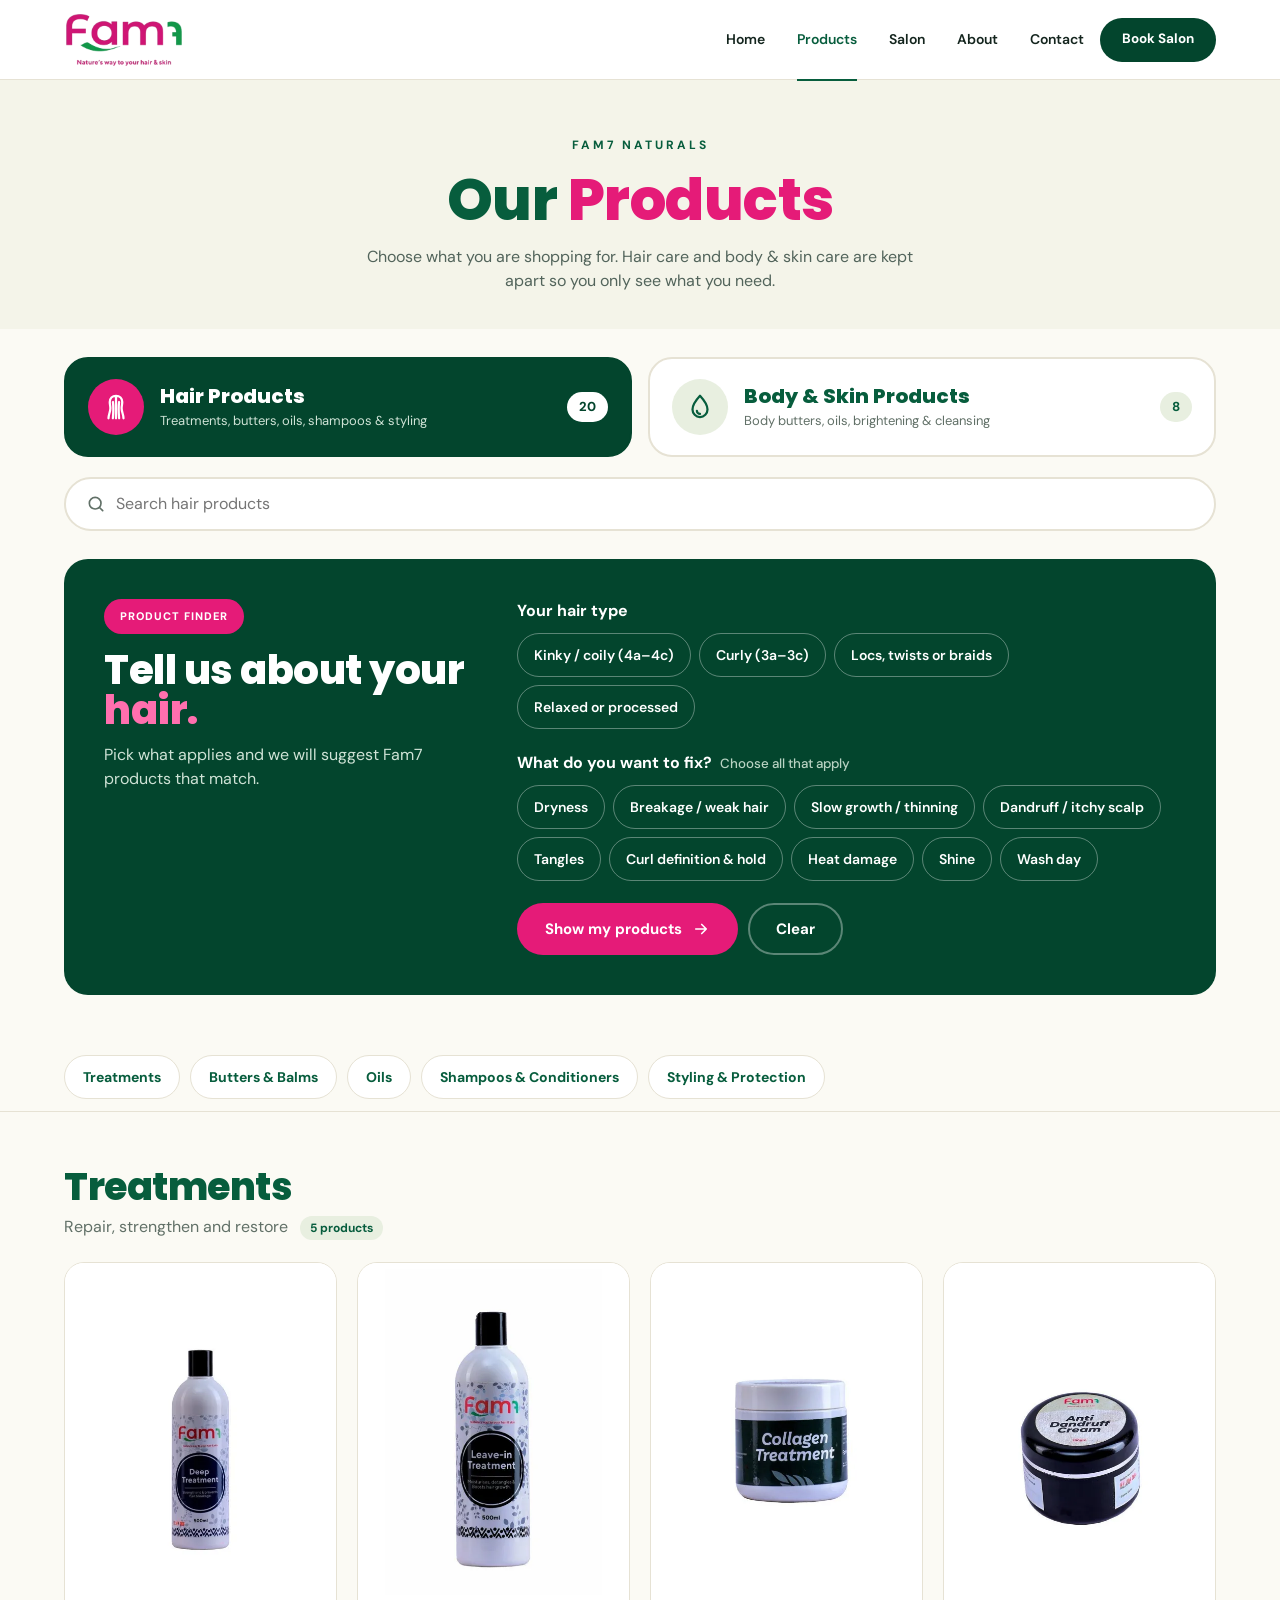
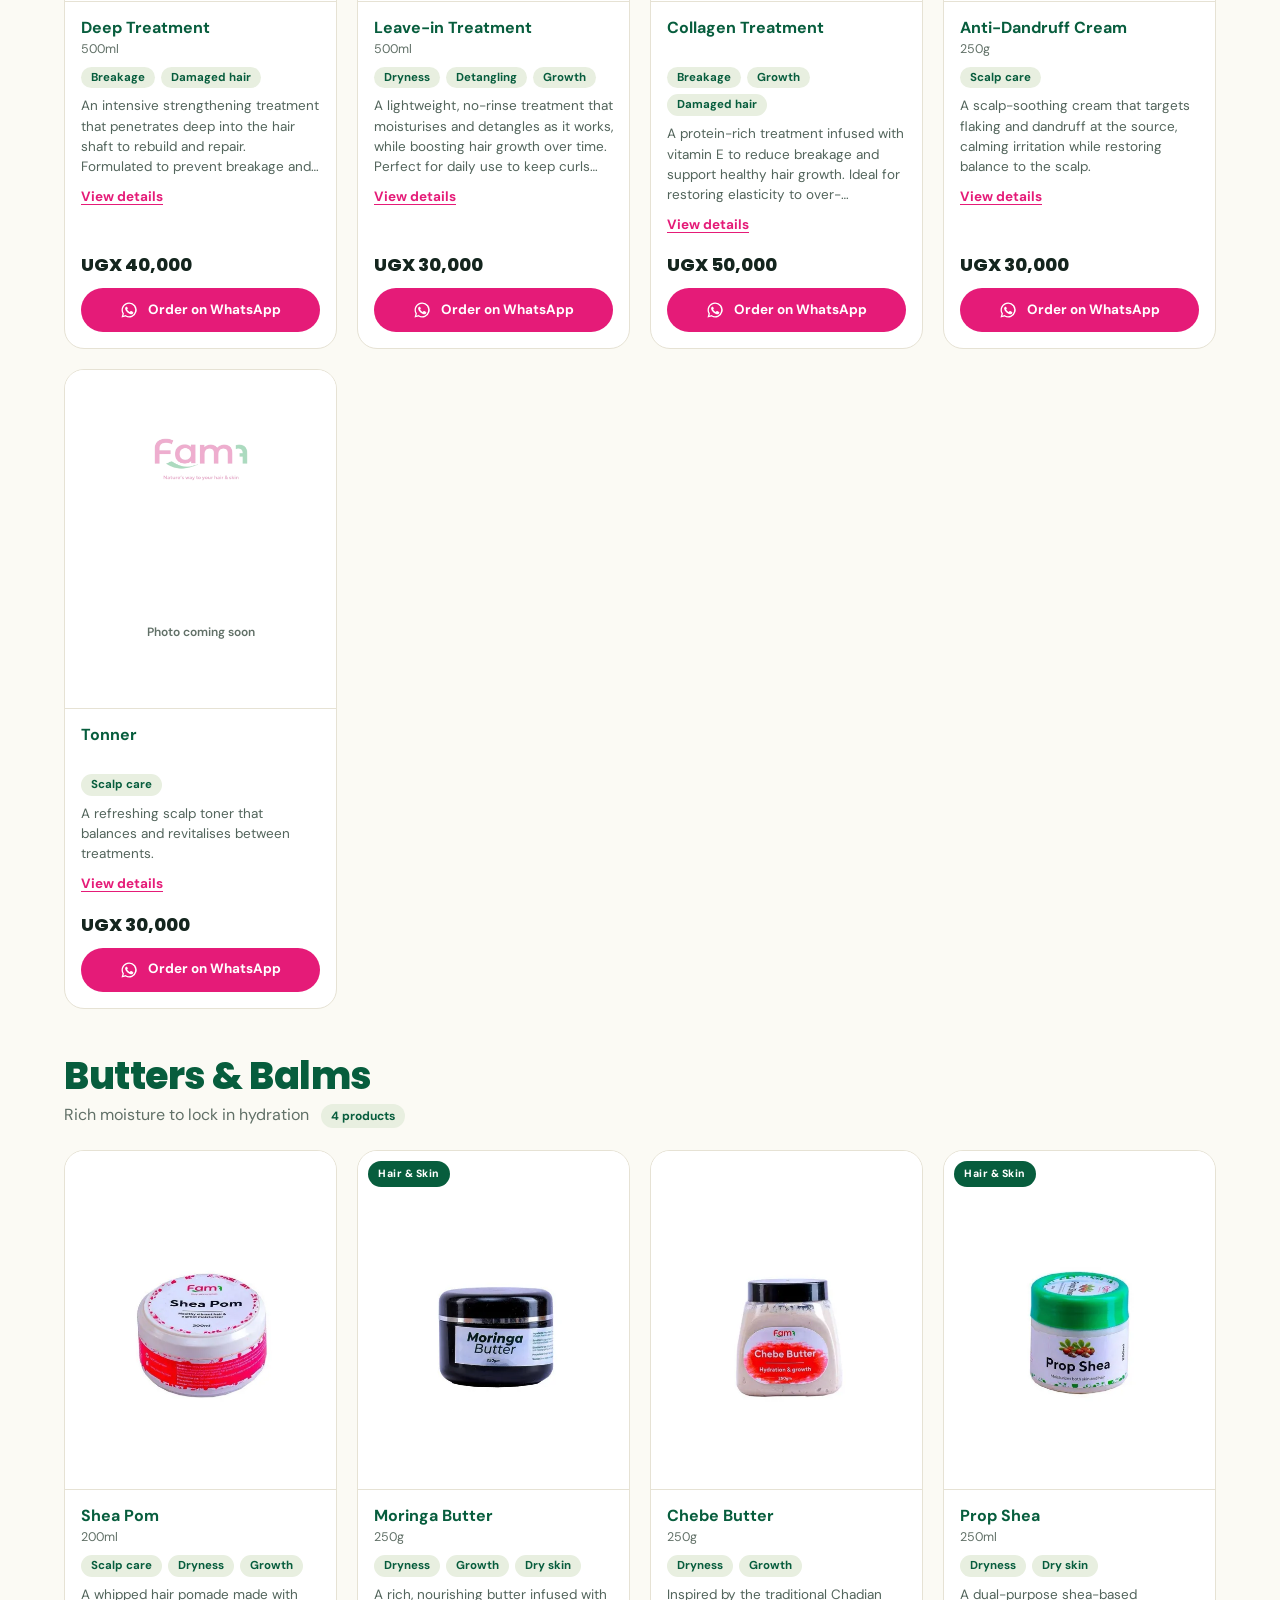
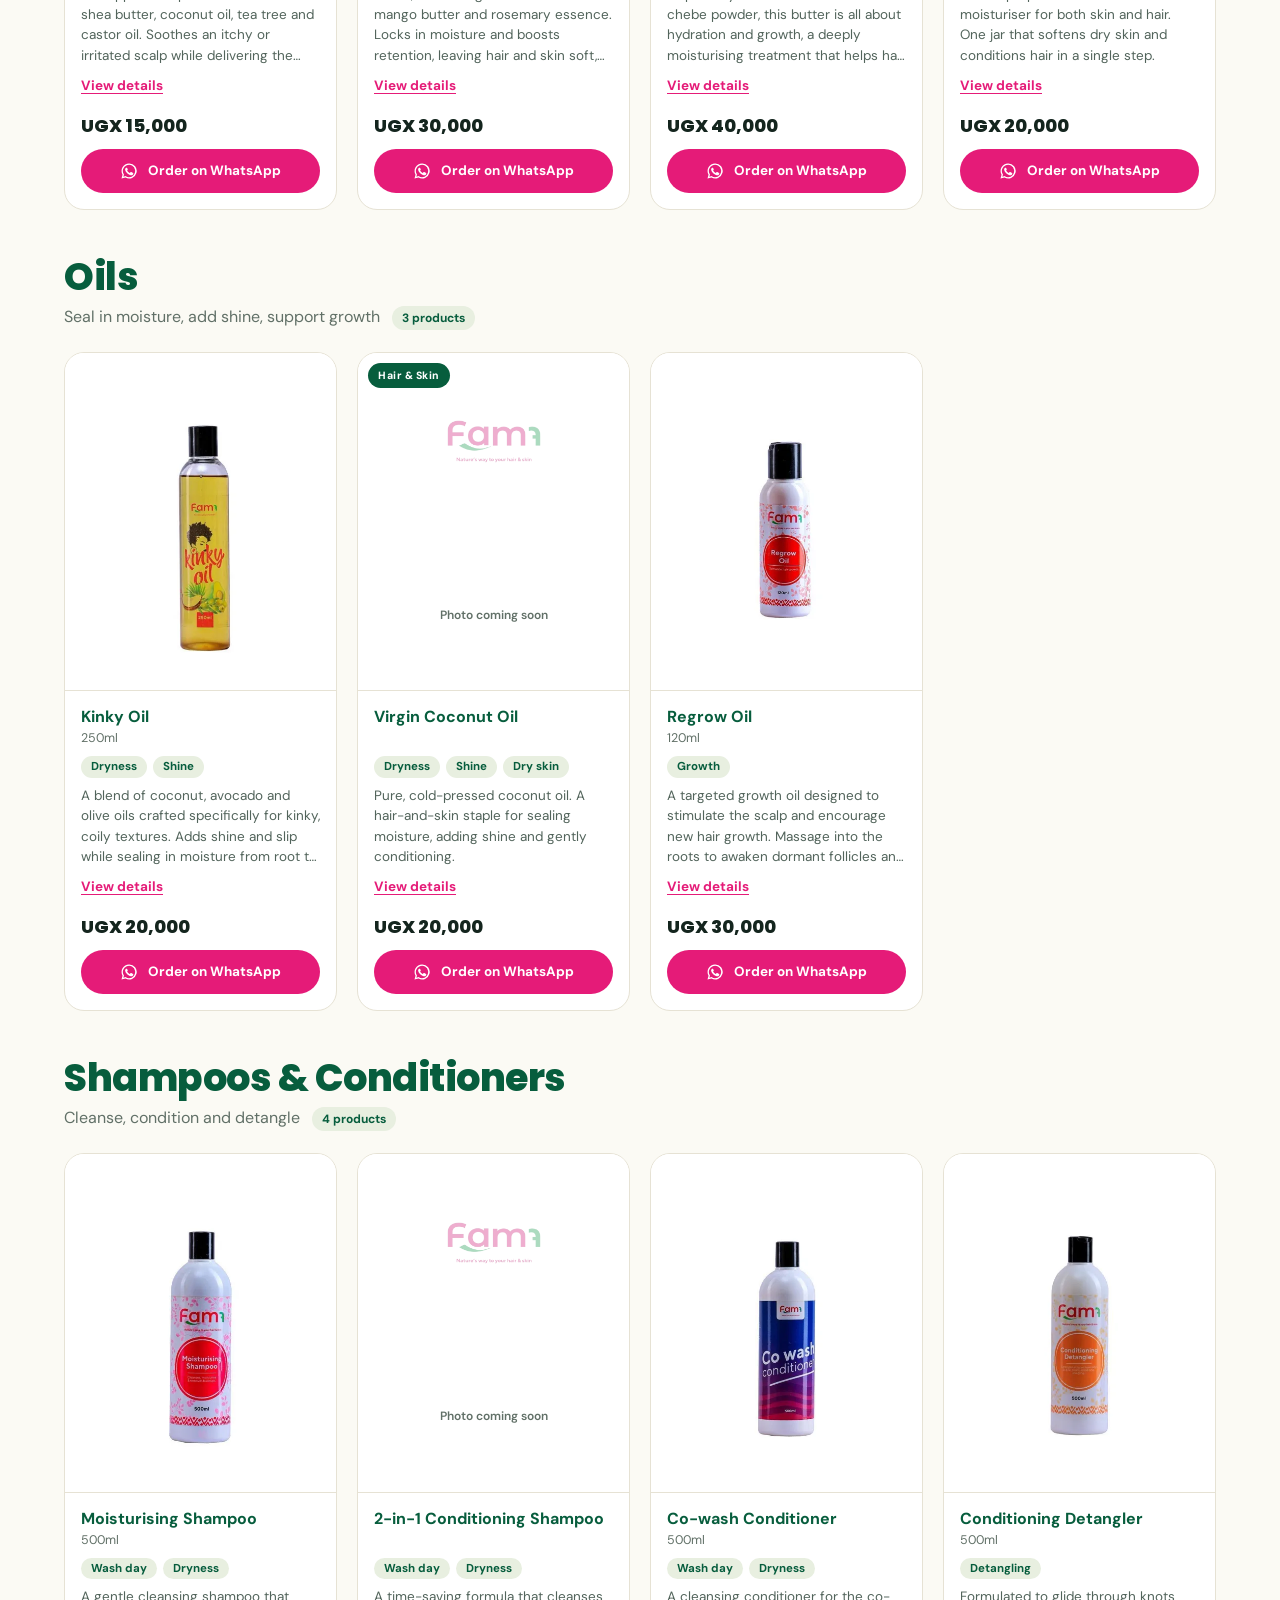
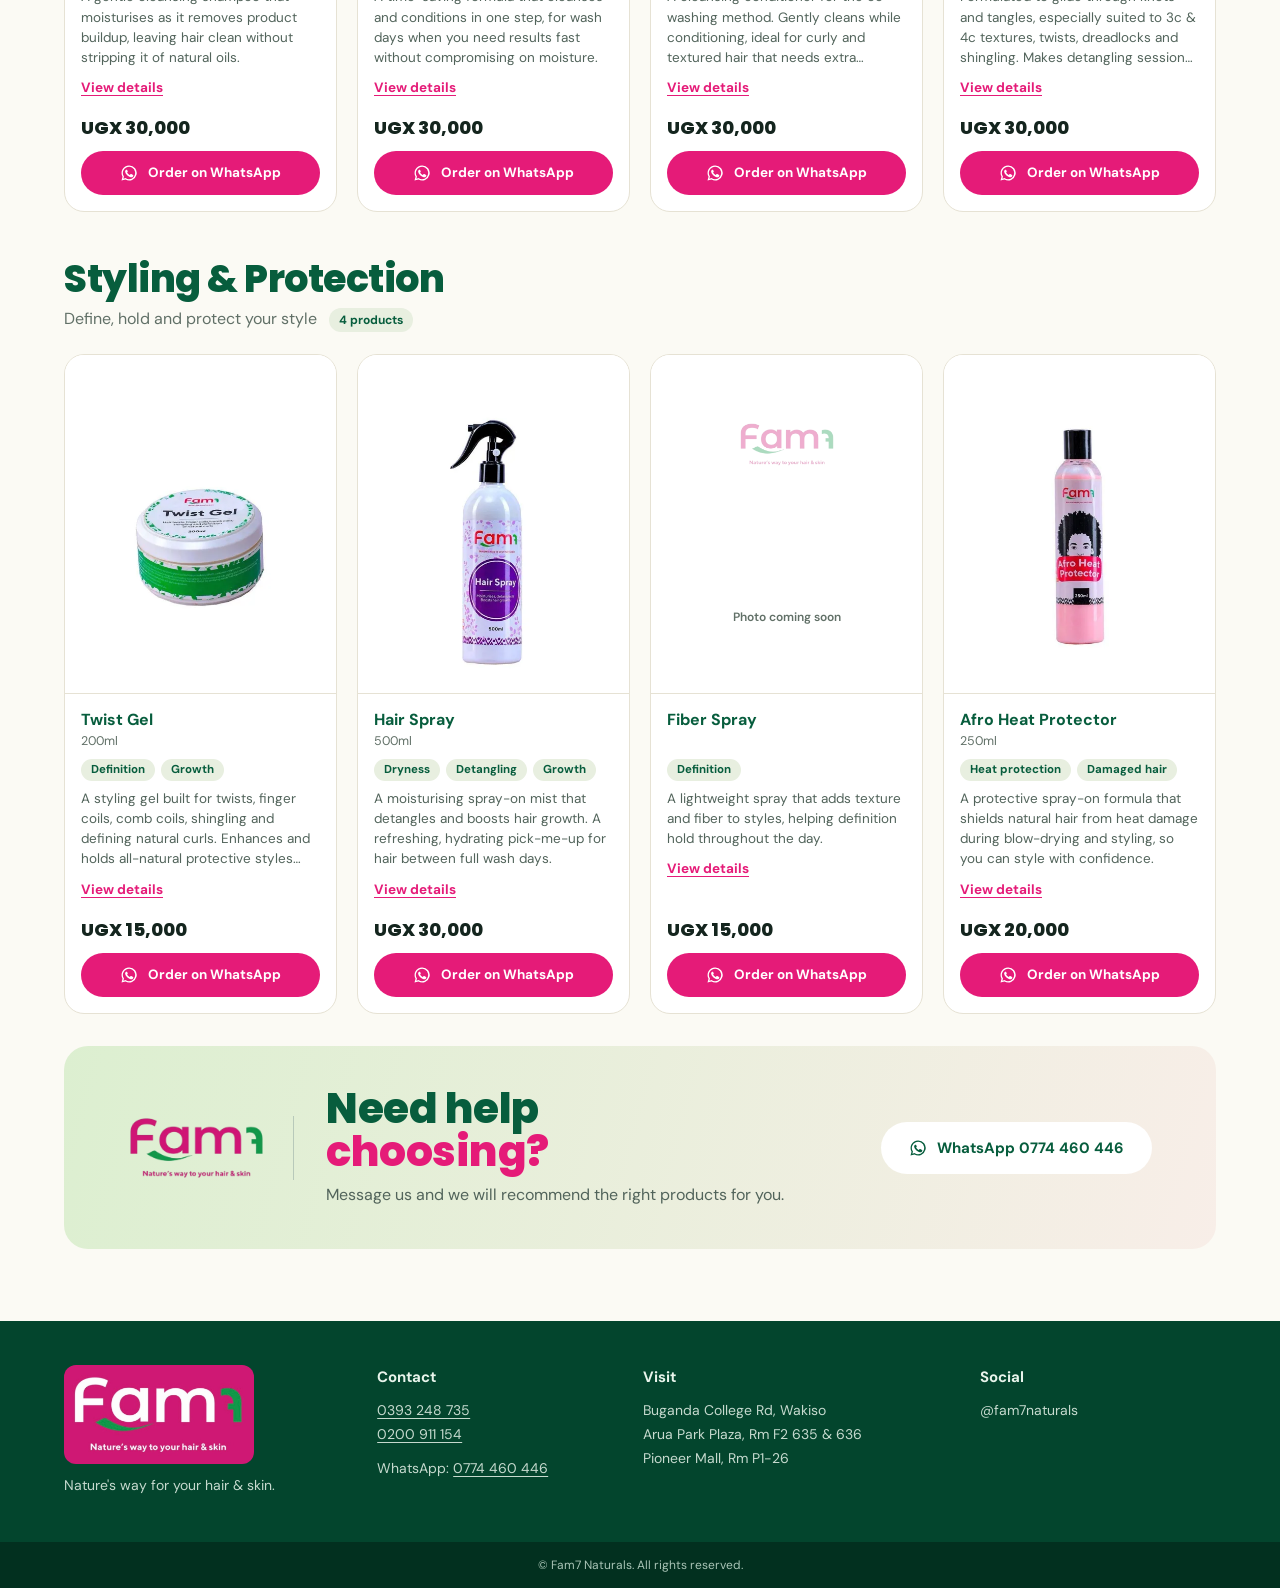
==== commit 508f7edc: "logo fix" ====
--- a/products.html
+++ b/products.html
@@ -3,7 +3,7 @@
 <head>
   <meta charset="UTF-8">
   <meta name="viewport" content="width=device-width, initial-scale=1">
-  <meta name="description" content="Shop Fam7 Naturals hair and skin care: treatments, butters, oils, shampoos, styling and body care. Order on WhatsApp.">
+  <meta name="description" content="Shop Fam7 Naturals hair care and body & skin care. Treatments, butters, oils, shampoos, styling and skin care. Order on WhatsApp.">
   <meta name="theme-color" content="#075d3d">
   <title>Products | Fam7 Naturals</title>
   <link rel="icon" type="image/png" href="favicon.png">
@@ -15,7 +15,7 @@
 </head>
 <body class="page-products">
 <header class="site-header">
-  <a href="index.html" class="logo" aria-label="Fam7 Naturals home"><img src="logo.png" alt="Fam7 Naturals" class="header-logo-img" width="135" height="60"></a>
+  <a href="index.html" class="logo" aria-label="Fam7 Naturals home"><img src="logo.png" alt="Fam7 Naturals" class="header-logo-img" width="120" height="56"></a>
   <nav class="desktop-nav" aria-label="Main navigation"><a href="index.html">Home</a><a href="products.html" class="active" aria-current="page">Products</a><a href="index.html#salon">Salon</a><a href="index.html#about">About</a><a href="index.html#contact">Contact</a></nav>
   <div class="header-actions">
     <a href="https://wa.me/256774460446?text=Hello%20Fam7%20Naturals%2C%20I%20would%20like%20to%20book%20a%20salon%20appointment." class="btn btn-deep btn-sm book-btn" target="_blank" rel="noopener">Book Salon</a>
@@ -27,22 +27,33 @@
   <section class="page-banner">
     <p class="eyebrow">FAM7 NATURALS</p>
     <h1>Our <em>Products</em></h1>
-    <p>Natural hair and skin care, grouped so you can find the right one fast. Tap Order to chat with us on WhatsApp.</p>
-    <label class="search" for="q"><svg viewBox="0 0 24 24" width="20" height="20" fill="none" stroke="currentColor" stroke-width="2" stroke-linecap="round"><circle cx="11" cy="11" r="7"/><path d="M20 20l-3.500-3.500"/></svg><input id="q" type="search" placeholder="Search products, e.g. shea, growth, shampoo" autocomplete="off"></label>
+    <p>Choose what you are shopping for. Hair care and body &amp; skin care are kept apart so you only see what you need.</p>
+  </section>
+
+  <section class="chooser" aria-label="Choose product type">
+    <div class="chooser-in" role="tablist" aria-label="Product type">
+      <button type="button" class="choice is-on" id="tab-hair" data-group="hair" role="tab" aria-selected="true" aria-controls="catalog">
+        <i><svg viewBox="0 0 24 24" width="30" height="30" fill="none" stroke="currentColor" stroke-width="1.8" stroke-linecap="round" stroke-linejoin="round"><path d="M12 3c-3 0-5 2-5 5 0 2 .5 3 .5 5 0 3-1.500 5-1.500 8M12 3c3 0 5 2 5 5 0 2-.5 3-.5 5 0 3 1.500 5 1.500 8M12 3v18M9.500 8c.5 3 .5 7 0 13M14.500 8c-.5 3-.5 7 0 13"/></svg></i>
+        <span class="c-text"><strong>Hair Products</strong><small>Treatments, butters, oils, shampoos &amp; styling</small></span>
+        <em>20</em>
+      </button>
+      <button type="button" class="choice" id="tab-skin" data-group="skin" role="tab" aria-selected="false" aria-controls="catalog">
+        <i><svg viewBox="0 0 24 24" width="30" height="30" fill="none" stroke="currentColor" stroke-width="1.8" stroke-linecap="round" stroke-linejoin="round"><path d="M12 3s6 6.500 6 11a6 6 0 0 1-12 0c0-4.500 6-11 6-11z"/><path d="M9.500 15a2.500 2.500 0 0 0 2.500 2.500"/></svg></i>
+        <span class="c-text"><strong>Body &amp; Skin Products</strong><small>Body butters, oils, brightening &amp; cleansing</small></span>
+        <em>8</em>
+      </button>
+    </div>
+    <label class="search" for="q"><svg viewBox="0 0 24 24" width="20" height="20" fill="none" stroke="currentColor" stroke-width="2" stroke-linecap="round"><circle cx="11" cy="11" r="7"/><path d="M20 20l-3.500-3.500"/></svg><input id="q" type="search" placeholder="Search hair products" autocomplete="off"></label>
   </section>
 
   <section class="finder" id="finder">
     <div class="finder-in">
       <div class="finder-head">
         <span class="pill pink">PRODUCT FINDER</span>
-        <h2>Tell us about your <em>hair or skin.</em></h2>
+        <h2>Tell us about your <em id="finderWord">hair.</em></h2>
         <p>Pick what applies and we will suggest Fam7 products that match.</p>
       </div>
       <form class="finder-form" id="finderForm" novalidate>
-        <div class="seg" role="tablist" aria-label="What are you shopping for">
-          <button type="button" class="seg-btn is-on" data-mode="hair" role="tab" aria-selected="true">Hair</button>
-          <button type="button" class="seg-btn" data-mode="skin" role="tab" aria-selected="false">Skin</button>
-        </div>
         <div class="f-group" data-for="hair">
           <p class="f-label">Your hair type</p>
           <div class="opts" data-name="type">
@@ -81,263 +92,354 @@
     </div>
   </section>
 
-  <nav class="cat-bar" aria-label="Product categories"><div class="cat-scroll"><a href="#hair-treatments">Hair Treatments</a><a href="#butters-balms">Butters & Balms</a><a href="#oils">Oils</a><a href="#shampoos-conditioners">Shampoos & Conditioners</a><a href="#styling-protection">Styling & Protection</a><a href="#body-skin">Body & Skin Care</a></div></nav>
-
-  <div class="p-wrap" id="catalog">
-<section class="p-section" id="hair-treatments" data-cat="hair-treatments">
-  <div class="p-head"><h2>Hair Treatments</h2><p>Repair, strengthen and restore <span class="count">5 products</span></p></div>
-  <div class="p-grid"><article class="p-card" data-id="deep-treatment" data-name="deep treatment an intensive strengthening treatment that penetrates deep into the hair shaft to rebuild and repair. formulated to prevent breakage and reinforce weak, damaged strands, leaving hair noticeably stronger after every wash.">
-  <div class="p-media"><img src="assets/products/deep-treatment.webp" alt="Deep Treatment" loading="lazy" width="640" height="640"></div>
-  <div class="p-body">
-    <h3>Deep Treatment</h3>
-    <p class="p-size">500ml</p>
+  <nav class="cat-bar" aria-label="Product categories"><div class="cat-scroll" id="catScroll"><a href="#hair-treatments" data-group="hair">Treatments</a><a href="#hair-butters" data-group="hair">Butters &amp; Balms</a><a href="#hair-oils" data-group="hair">Oils</a><a href="#hair-wash" data-group="hair">Shampoos &amp; Conditioners</a><a href="#hair-styling" data-group="hair">Styling &amp; Protection</a><a href="#skin-moisturisers" data-group="skin" hidden>Body Butters &amp; Moisturisers</a><a href="#skin-glow" data-group="skin" hidden>Oils &amp; Brightening</a><a href="#skin-cleanse" data-group="skin" hidden>Cleansing &amp; Scrubs</a></div></nav>
+
+  <div class="p-wrap" id="catalog" role="tabpanel">
+<section class="p-section" id="hair-treatments" data-group="hair">
+  <div class="p-head"><h2>Treatments</h2><p>Repair, strengthen and restore <span class="count">5 products</span></p></div>
+  <div class="p-grid"><article class="p-card" data-id="deep-treatment" data-name="deep treatment an intensive strengthening treatment that penetrates deep into the hair shaft to rebuild and repair. formulated to prevent breakage and reinforce weak, damaged strands, leaving hair noticeably stronger after every wash. ">
+  <button type="button" class="p-media" data-open="deep-treatment" aria-label="View details for Deep Treatment"><img src="assets/products/deep-treatment.webp" alt="Deep Treatment" loading="lazy" width="640" height="640"></button>
+  <div class="p-body">
+    <h3><button type="button" class="p-title" data-open="deep-treatment">Deep Treatment</button></h3>
+    <p class="p-size">500ml</p>
+    <ul class="p-tags"><li>Breakage</li><li>Damaged hair</li></ul>
     <p class="p-desc">An intensive strengthening treatment that penetrates deep into the hair shaft to rebuild and repair. Formulated to prevent breakage and reinforce weak, damaged strands, leaving hair noticeably stronger after every wash.</p>
+    <button type="button" class="p-more" data-open="deep-treatment">View details</button>
     <div class="p-foot"><span class="p-price">UGX 40,000</span>
     <a class="btn btn-pink btn-sm" href="https://wa.me/256774460446?text=Hello%20Fam7%20Naturals%2C%20I%20would%20like%20to%20order%3A%20Deep%20Treatment%20%28500ml%29%20at%20UGX%2040%2C000.%20Is%20it%20available%3F" target="_blank" rel="noopener"><svg viewBox="0 0 24 24" width="18" height="18" fill="currentColor"><path d="M12 2a10 10 0 0 0-8.6 15l-1.4 5 5.2-1.4A10 10 0 1 0 12 2zm0 18.2a8.2 8.2 0 0 1-4.2-1.2l-.3-.2-3 .8.8-2.9-.2-.3A8.2 8.2 0 1 1 12 20.200zm4.500-6.100c-.2-.1-1.500-.7-1.700-.8-.2-.1-.4-.1-.6.100l-.8 1c-.1.200-.3.200-.5.100a6.700 6.700 0 0 1-3.300-2.900c-.2-.4.200-.4.700-1.300.1-.2 0-.3 0-.5l-.8-1.800c-.2-.5-.4-.4-.6-.4h-.5a1 1 0 0 0-.7.300 3 3 0 0 0-.9 2.200 5.200 5.200 0 0 0 1.100 2.800 11.900 11.900 0 0 0 4.600 4c1.700.7 2.400.8 3.200.7a2.700 2.700 0 0 0 1.800-1.300 2.200 2.200 0 0 0 .2-1.300c-.1-.1-.3-.2-.5-.3z"/></svg> <span>Order<span class="x"> on WhatsApp</span></span></a></div>
   </div>
-</article><article class="p-card" data-id="leave-in-treatment" data-name="leave-in treatment a lightweight, no-rinse treatment that moisturises and detangles as it works, while boosting hair growth over time. perfect for daily use to keep curls and coils soft and manageable between wash days.">
-  <div class="p-media"><img src="assets/products/leave-in-treatment.webp" alt="Leave-in Treatment" loading="lazy" width="640" height="640"></div>
-  <div class="p-body">
-    <h3>Leave-in Treatment</h3>
-    <p class="p-size">500ml</p>
+</article><article class="p-card" data-id="leave-in-treatment" data-name="leave-in treatment a lightweight, no-rinse treatment that moisturises and detangles as it works, while boosting hair growth over time. perfect for daily use to keep curls and coils soft and manageable between wash days. ">
+  <button type="button" class="p-media" data-open="leave-in-treatment" aria-label="View details for Leave-in Treatment"><img src="assets/products/leave-in-treatment.webp" alt="Leave-in Treatment" loading="lazy" width="640" height="640"></button>
+  <div class="p-body">
+    <h3><button type="button" class="p-title" data-open="leave-in-treatment">Leave-in Treatment</button></h3>
+    <p class="p-size">500ml</p>
+    <ul class="p-tags"><li>Dryness</li><li>Detangling</li><li>Growth</li></ul>
     <p class="p-desc">A lightweight, no-rinse treatment that moisturises and detangles as it works, while boosting hair growth over time. Perfect for daily use to keep curls and coils soft and manageable between wash days.</p>
+    <button type="button" class="p-more" data-open="leave-in-treatment">View details</button>
     <div class="p-foot"><span class="p-price">UGX 30,000</span>
     <a class="btn btn-pink btn-sm" href="https://wa.me/256774460446?text=Hello%20Fam7%20Naturals%2C%20I%20would%20like%20to%20order%3A%20Leave-in%20Treatment%20%28500ml%29%20at%20UGX%2030%2C000.%20Is%20it%20available%3F" target="_blank" rel="noopener"><svg viewBox="0 0 24 24" width="18" height="18" fill="currentColor"><path d="M12 2a10 10 0 0 0-8.6 15l-1.4 5 5.2-1.4A10 10 0 1 0 12 2zm0 18.2a8.2 8.2 0 0 1-4.2-1.2l-.3-.2-3 .8.8-2.9-.2-.3A8.2 8.2 0 1 1 12 20.200zm4.500-6.100c-.2-.1-1.500-.7-1.700-.8-.2-.1-.4-.1-.6.100l-.8 1c-.1.200-.3.200-.5.100a6.700 6.700 0 0 1-3.300-2.900c-.2-.4.200-.4.700-1.300.1-.2 0-.3 0-.5l-.8-1.800c-.2-.5-.4-.4-.6-.4h-.5a1 1 0 0 0-.7.300 3 3 0 0 0-.9 2.200 5.200 5.200 0 0 0 1.100 2.800 11.900 11.900 0 0 0 4.600 4c1.700.7 2.400.8 3.200.7a2.700 2.700 0 0 0 1.800-1.300 2.200 2.200 0 0 0 .2-1.300c-.1-.1-.3-.2-.5-.3z"/></svg> <span>Order<span class="x"> on WhatsApp</span></span></a></div>
   </div>
-</article><article class="p-card" data-id="collagen-treatment" data-name="collagen treatment a protein-rich treatment infused with vitamin e to reduce breakage and support healthy hair growth. ideal for restoring elasticity to over-processed or fragile hair.">
-  <div class="p-media"><img src="assets/products/collagen-treatment.webp" alt="Collagen Treatment" loading="lazy" width="640" height="640"></div>
-  <div class="p-body">
-    <h3>Collagen Treatment</h3>
-    <p class="p-size">&nbsp;</p>
+</article><article class="p-card" data-id="collagen-treatment" data-name="collagen treatment a protein-rich treatment infused with vitamin e to reduce breakage and support healthy hair growth. ideal for restoring elasticity to over-processed or fragile hair. vitamin e protein">
+  <button type="button" class="p-media" data-open="collagen-treatment" aria-label="View details for Collagen Treatment"><img src="assets/products/collagen-treatment.webp" alt="Collagen Treatment" loading="lazy" width="640" height="640"></button>
+  <div class="p-body">
+    <h3><button type="button" class="p-title" data-open="collagen-treatment">Collagen Treatment</button></h3>
+    <p class="p-size">&nbsp;</p>
+    <ul class="p-tags"><li>Breakage</li><li>Growth</li><li>Damaged hair</li></ul>
     <p class="p-desc">A protein-rich treatment infused with vitamin E to reduce breakage and support healthy hair growth. Ideal for restoring elasticity to over-processed or fragile hair.</p>
+    <button type="button" class="p-more" data-open="collagen-treatment">View details</button>
     <div class="p-foot"><span class="p-price">UGX 50,000</span>
     <a class="btn btn-pink btn-sm" href="https://wa.me/256774460446?text=Hello%20Fam7%20Naturals%2C%20I%20would%20like%20to%20order%3A%20Collagen%20Treatment%20at%20UGX%2050%2C000.%20Is%20it%20available%3F" target="_blank" rel="noopener"><svg viewBox="0 0 24 24" width="18" height="18" fill="currentColor"><path d="M12 2a10 10 0 0 0-8.6 15l-1.4 5 5.2-1.4A10 10 0 1 0 12 2zm0 18.2a8.2 8.2 0 0 1-4.2-1.2l-.3-.2-3 .8.8-2.9-.2-.3A8.2 8.2 0 1 1 12 20.200zm4.500-6.100c-.2-.1-1.500-.7-1.700-.8-.2-.1-.4-.1-.6.100l-.8 1c-.1.200-.3.200-.5.100a6.700 6.700 0 0 1-3.300-2.900c-.2-.4.200-.4.700-1.300.1-.2 0-.3 0-.5l-.8-1.800c-.2-.5-.4-.4-.6-.4h-.5a1 1 0 0 0-.7.300 3 3 0 0 0-.9 2.200 5.200 5.200 0 0 0 1.100 2.800 11.900 11.900 0 0 0 4.600 4c1.700.7 2.400.8 3.200.7a2.700 2.700 0 0 0 1.800-1.300 2.200 2.200 0 0 0 .2-1.300c-.1-.1-.3-.2-.5-.3z"/></svg> <span>Order<span class="x"> on WhatsApp</span></span></a></div>
   </div>
-</article><article class="p-card" data-id="anti-dandruff-cream" data-name="anti-dandruff cream a scalp-soothing cream that targets flaking and dandruff at the source, calming irritation while restoring balance to the scalp.">
-  <div class="p-media"><img src="assets/products/anti-dandruff.webp" alt="Anti-Dandruff Cream" loading="lazy" width="640" height="640"></div>
-  <div class="p-body">
-    <h3>Anti-Dandruff Cream</h3>
-    <p class="p-size">250g</p>
+</article><article class="p-card" data-id="anti-dandruff-cream" data-name="anti-dandruff cream a scalp-soothing cream that targets flaking and dandruff at the source, calming irritation while restoring balance to the scalp. ">
+  <button type="button" class="p-media" data-open="anti-dandruff-cream" aria-label="View details for Anti-Dandruff Cream"><img src="assets/products/anti-dandruff.webp" alt="Anti-Dandruff Cream" loading="lazy" width="640" height="640"></button>
+  <div class="p-body">
+    <h3><button type="button" class="p-title" data-open="anti-dandruff-cream">Anti-Dandruff Cream</button></h3>
+    <p class="p-size">250g</p>
+    <ul class="p-tags"><li>Scalp care</li></ul>
     <p class="p-desc">A scalp-soothing cream that targets flaking and dandruff at the source, calming irritation while restoring balance to the scalp.</p>
+    <button type="button" class="p-more" data-open="anti-dandruff-cream">View details</button>
     <div class="p-foot"><span class="p-price">UGX 30,000</span>
     <a class="btn btn-pink btn-sm" href="https://wa.me/256774460446?text=Hello%20Fam7%20Naturals%2C%20I%20would%20like%20to%20order%3A%20Anti-Dandruff%20Cream%20%28250g%29%20at%20UGX%2030%2C000.%20Is%20it%20available%3F" target="_blank" rel="noopener"><svg viewBox="0 0 24 24" width="18" height="18" fill="currentColor"><path d="M12 2a10 10 0 0 0-8.6 15l-1.4 5 5.2-1.4A10 10 0 1 0 12 2zm0 18.2a8.2 8.2 0 0 1-4.2-1.2l-.3-.2-3 .8.8-2.9-.2-.3A8.2 8.2 0 1 1 12 20.200zm4.500-6.100c-.2-.1-1.500-.7-1.700-.8-.2-.1-.4-.1-.6.100l-.8 1c-.1.200-.3.200-.5.100a6.700 6.700 0 0 1-3.300-2.900c-.2-.4.200-.4.700-1.300.1-.2 0-.3 0-.5l-.8-1.800c-.2-.5-.4-.4-.6-.4h-.5a1 1 0 0 0-.7.300 3 3 0 0 0-.9 2.200 5.200 5.200 0 0 0 1.100 2.800 11.900 11.900 0 0 0 4.600 4c1.700.7 2.400.8 3.200.7a2.700 2.700 0 0 0 1.800-1.300 2.200 2.200 0 0 0 .2-1.300c-.1-.1-.3-.2-.5-.3z"/></svg> <span>Order<span class="x"> on WhatsApp</span></span></a></div>
   </div>
-</article><article class="p-card" data-id="tonner" data-name="tonner a refreshing scalp toner that balances and revitalises between treatments.">
-  <div class="p-media"><div class="ph"><img src="logo.png" alt="" width="120" height="53"><span>Photo coming soon</span></div></div>
-  <div class="p-body">
-    <h3>Tonner</h3>
-    <p class="p-size">&nbsp;</p>
+</article><article class="p-card" data-id="tonner" data-name="tonner a refreshing scalp toner that balances and revitalises between treatments. ">
+  <button type="button" class="p-media" data-open="tonner" aria-label="View details for Tonner"><div class="ph"><img src="logo.png" alt="" width="110" height="52"><span>Photo coming soon</span></div></button>
+  <div class="p-body">
+    <h3><button type="button" class="p-title" data-open="tonner">Tonner</button></h3>
+    <p class="p-size">&nbsp;</p>
+    <ul class="p-tags"><li>Scalp care</li></ul>
     <p class="p-desc">A refreshing scalp toner that balances and revitalises between treatments.</p>
+    <button type="button" class="p-more" data-open="tonner">View details</button>
     <div class="p-foot"><span class="p-price">UGX 30,000</span>
     <a class="btn btn-pink btn-sm" href="https://wa.me/256774460446?text=Hello%20Fam7%20Naturals%2C%20I%20would%20like%20to%20order%3A%20Tonner%20at%20UGX%2030%2C000.%20Is%20it%20available%3F" target="_blank" rel="noopener"><svg viewBox="0 0 24 24" width="18" height="18" fill="currentColor"><path d="M12 2a10 10 0 0 0-8.6 15l-1.4 5 5.2-1.4A10 10 0 1 0 12 2zm0 18.2a8.2 8.2 0 0 1-4.2-1.2l-.3-.2-3 .8.8-2.9-.2-.3A8.2 8.2 0 1 1 12 20.200zm4.500-6.100c-.2-.1-1.500-.7-1.700-.8-.2-.1-.4-.1-.6.100l-.8 1c-.1.200-.3.200-.5.100a6.700 6.700 0 0 1-3.300-2.900c-.2-.4.200-.4.700-1.300.1-.2 0-.3 0-.5l-.8-1.800c-.2-.5-.4-.4-.6-.4h-.5a1 1 0 0 0-.7.300 3 3 0 0 0-.9 2.200 5.200 5.200 0 0 0 1.100 2.800 11.900 11.900 0 0 0 4.600 4c1.700.7 2.400.8 3.200.7a2.700 2.700 0 0 0 1.800-1.300 2.200 2.200 0 0 0 .2-1.300c-.1-.1-.3-.2-.5-.3z"/></svg> <span>Order<span class="x"> on WhatsApp</span></span></a></div>
   </div>
 </article></div>
 </section>
-<section class="p-section" id="butters-balms" data-cat="butters-balms">
-  <div class="p-head"><h2>Butters & Balms</h2><p>Rich moisture for hair and skin <span class="count">4 products</span></p></div>
-  <div class="p-grid"><article class="p-card" data-id="shea-pom" data-name="shea pom a whipped hair pomade made with shea butter, coconut oil, tea tree and castor oil. soothes an itchy or irritated scalp while delivering the moisture that builds strong, vibrant, healthy-growing hair.">
-  <div class="p-media"><img src="assets/products/shea-pom.webp" alt="Shea Pom" loading="lazy" width="640" height="640"></div>
-  <div class="p-body">
-    <h3>Shea Pom</h3>
+<section class="p-section" id="hair-butters" data-group="hair">
+  <div class="p-head"><h2>Butters &amp; Balms</h2><p>Rich moisture to lock in hydration <span class="count">4 products</span></p></div>
+  <div class="p-grid"><article class="p-card" data-id="shea-pom" data-name="shea pom a whipped hair pomade made with shea butter, coconut oil, tea tree and castor oil. soothes an itchy or irritated scalp while delivering the moisture that builds strong, vibrant, healthy-growing hair. shea butter coconut oil tea tree castor oil">
+  <button type="button" class="p-media" data-open="shea-pom" aria-label="View details for Shea Pom"><img src="assets/products/shea-pom.webp" alt="Shea Pom" loading="lazy" width="640" height="640"></button>
+  <div class="p-body">
+    <h3><button type="button" class="p-title" data-open="shea-pom">Shea Pom</button></h3>
     <p class="p-size">200ml</p>
+    <ul class="p-tags"><li>Scalp care</li><li>Dryness</li><li>Growth</li></ul>
     <p class="p-desc">A whipped hair pomade made with shea butter, coconut oil, tea tree and castor oil. Soothes an itchy or irritated scalp while delivering the moisture that builds strong, vibrant, healthy-growing hair.</p>
+    <button type="button" class="p-more" data-open="shea-pom">View details</button>
     <div class="p-foot"><span class="p-price">UGX 15,000</span>
     <a class="btn btn-pink btn-sm" href="https://wa.me/256774460446?text=Hello%20Fam7%20Naturals%2C%20I%20would%20like%20to%20order%3A%20Shea%20Pom%20%28200ml%29%20at%20UGX%2015%2C000.%20Is%20it%20available%3F" target="_blank" rel="noopener"><svg viewBox="0 0 24 24" width="18" height="18" fill="currentColor"><path d="M12 2a10 10 0 0 0-8.6 15l-1.4 5 5.2-1.4A10 10 0 1 0 12 2zm0 18.2a8.2 8.2 0 0 1-4.2-1.2l-.3-.2-3 .8.8-2.9-.2-.3A8.2 8.2 0 1 1 12 20.200zm4.500-6.100c-.2-.1-1.500-.7-1.700-.8-.2-.1-.4-.1-.6.100l-.8 1c-.1.200-.3.200-.5.100a6.700 6.700 0 0 1-3.300-2.900c-.2-.4.200-.4.700-1.300.1-.2 0-.3 0-.5l-.8-1.800c-.2-.5-.4-.4-.6-.4h-.5a1 1 0 0 0-.7.300 3 3 0 0 0-.9 2.200 5.200 5.200 0 0 0 1.100 2.800 11.900 11.900 0 0 0 4.600 4c1.700.7 2.400.8 3.200.7a2.700 2.700 0 0 0 1.800-1.300 2.200 2.200 0 0 0 .2-1.300c-.1-.1-.3-.2-.5-.3z"/></svg> <span>Order<span class="x"> on WhatsApp</span></span></a></div>
   </div>
-</article><article class="p-card" data-id="moringa-butter" data-name="moringa butter a rich, nourishing butter infused with mango butter and rosemary essence. locks in moisture and boosts retention, leaving hair and skin soft, supple and resilient.">
-  <div class="p-media"><img src="assets/products/moringa-butter.webp" alt="Moringa Butter" loading="lazy" width="640" height="640"></div>
-  <div class="p-body">
-    <h3>Moringa Butter</h3>
-    <p class="p-size">250g</p>
+</article><article class="p-card" data-id="moringa-butter" data-name="moringa butter a rich, nourishing butter infused with mango butter and rosemary essence. locks in moisture and boosts retention, leaving hair and skin soft, supple and resilient. mango butter rosemary essence">
+  <button type="button" class="p-media" data-open="moringa-butter" aria-label="View details for Moringa Butter"><img src="assets/products/moringa-butter.webp" alt="Moringa Butter" loading="lazy" width="640" height="640"><span class="badge">Hair &amp; Skin</span></button>
+  <div class="p-body">
+    <h3><button type="button" class="p-title" data-open="moringa-butter">Moringa Butter</button></h3>
+    <p class="p-size">250g</p>
+    <ul class="p-tags"><li>Dryness</li><li>Growth</li><li>Dry skin</li></ul>
     <p class="p-desc">A rich, nourishing butter infused with mango butter and rosemary essence. Locks in moisture and boosts retention, leaving hair and skin soft, supple and resilient.</p>
+    <button type="button" class="p-more" data-open="moringa-butter">View details</button>
     <div class="p-foot"><span class="p-price">UGX 30,000</span>
     <a class="btn btn-pink btn-sm" href="https://wa.me/256774460446?text=Hello%20Fam7%20Naturals%2C%20I%20would%20like%20to%20order%3A%20Moringa%20Butter%20%28250g%29%20at%20UGX%2030%2C000.%20Is%20it%20available%3F" target="_blank" rel="noopener"><svg viewBox="0 0 24 24" width="18" height="18" fill="currentColor"><path d="M12 2a10 10 0 0 0-8.6 15l-1.4 5 5.2-1.4A10 10 0 1 0 12 2zm0 18.2a8.2 8.2 0 0 1-4.2-1.2l-.3-.2-3 .8.8-2.9-.2-.3A8.2 8.2 0 1 1 12 20.200zm4.500-6.100c-.2-.1-1.500-.7-1.700-.8-.2-.1-.4-.1-.6.100l-.8 1c-.1.200-.3.200-.5.100a6.700 6.700 0 0 1-3.300-2.900c-.2-.4.200-.4.700-1.300.1-.2 0-.3 0-.5l-.8-1.800c-.2-.5-.4-.4-.6-.4h-.5a1 1 0 0 0-.7.300 3 3 0 0 0-.9 2.200 5.200 5.200 0 0 0 1.100 2.800 11.900 11.900 0 0 0 4.600 4c1.700.7 2.400.8 3.200.7a2.700 2.700 0 0 0 1.800-1.300 2.200 2.200 0 0 0 .2-1.300c-.1-.1-.3-.2-.5-.3z"/></svg> <span>Order<span class="x"> on WhatsApp</span></span></a></div>
   </div>
-</article><article class="p-card" data-id="chebe-butter" data-name="chebe butter inspired by the traditional chadian chebe powder, this butter is all about hydration and growth, a deeply moisturising treatment that helps hair grow longer and stronger with consistent use.">
-  <div class="p-media"><img src="assets/products/chebe-butter.webp" alt="Chebe Butter" loading="lazy" width="640" height="640"></div>
-  <div class="p-body">
-    <h3>Chebe Butter</h3>
-    <p class="p-size">250g</p>
+</article><article class="p-card" data-id="chebe-butter" data-name="chebe butter inspired by the traditional chadian chebe powder, this butter is all about hydration and growth, a deeply moisturising treatment that helps hair grow longer and stronger with consistent use. ">
+  <button type="button" class="p-media" data-open="chebe-butter" aria-label="View details for Chebe Butter"><img src="assets/products/chebe-butter.webp" alt="Chebe Butter" loading="lazy" width="640" height="640"></button>
+  <div class="p-body">
+    <h3><button type="button" class="p-title" data-open="chebe-butter">Chebe Butter</button></h3>
+    <p class="p-size">250g</p>
+    <ul class="p-tags"><li>Dryness</li><li>Growth</li></ul>
     <p class="p-desc">Inspired by the traditional Chadian chebe powder, this butter is all about hydration and growth, a deeply moisturising treatment that helps hair grow longer and stronger with consistent use.</p>
+    <button type="button" class="p-more" data-open="chebe-butter">View details</button>
     <div class="p-foot"><span class="p-price">UGX 40,000</span>
     <a class="btn btn-pink btn-sm" href="https://wa.me/256774460446?text=Hello%20Fam7%20Naturals%2C%20I%20would%20like%20to%20order%3A%20Chebe%20Butter%20%28250g%29%20at%20UGX%2040%2C000.%20Is%20it%20available%3F" target="_blank" rel="noopener"><svg viewBox="0 0 24 24" width="18" height="18" fill="currentColor"><path d="M12 2a10 10 0 0 0-8.6 15l-1.4 5 5.2-1.4A10 10 0 1 0 12 2zm0 18.2a8.2 8.2 0 0 1-4.2-1.2l-.3-.2-3 .8.8-2.9-.2-.3A8.2 8.2 0 1 1 12 20.200zm4.500-6.100c-.2-.1-1.500-.7-1.700-.8-.2-.1-.4-.1-.6.100l-.8 1c-.1.200-.3.200-.5.100a6.700 6.700 0 0 1-3.300-2.900c-.2-.4.200-.4.700-1.300.1-.2 0-.3 0-.5l-.8-1.800c-.2-.5-.4-.4-.6-.4h-.5a1 1 0 0 0-.7.300 3 3 0 0 0-.9 2.200 5.200 5.200 0 0 0 1.100 2.800 11.900 11.900 0 0 0 4.600 4c1.700.7 2.400.8 3.200.7a2.700 2.700 0 0 0 1.800-1.300 2.200 2.200 0 0 0 .2-1.300c-.1-.1-.3-.2-.5-.3z"/></svg> <span>Order<span class="x"> on WhatsApp</span></span></a></div>
   </div>
-</article><article class="p-card" data-id="prop-shea" data-name="prop shea a dual-purpose shea-based moisturiser for both skin and hair. one jar that softens dry skin and conditions hair in a single step.">
-  <div class="p-media"><img src="assets/products/prop-shea.webp" alt="Prop Shea" loading="lazy" width="640" height="640"></div>
-  <div class="p-body">
-    <h3>Prop Shea</h3>
+</article><article class="p-card" data-id="prop-shea" data-name="prop shea a dual-purpose shea-based moisturiser for both skin and hair. one jar that softens dry skin and conditions hair in a single step. shea butter">
+  <button type="button" class="p-media" data-open="prop-shea" aria-label="View details for Prop Shea"><img src="assets/products/prop-shea.webp" alt="Prop Shea" loading="lazy" width="640" height="640"><span class="badge">Hair &amp; Skin</span></button>
+  <div class="p-body">
+    <h3><button type="button" class="p-title" data-open="prop-shea">Prop Shea</button></h3>
     <p class="p-size">250ml</p>
+    <ul class="p-tags"><li>Dryness</li><li>Dry skin</li></ul>
     <p class="p-desc">A dual-purpose shea-based moisturiser for both skin and hair. One jar that softens dry skin and conditions hair in a single step.</p>
+    <button type="button" class="p-more" data-open="prop-shea">View details</button>
     <div class="p-foot"><span class="p-price">UGX 20,000</span>
     <a class="btn btn-pink btn-sm" href="https://wa.me/256774460446?text=Hello%20Fam7%20Naturals%2C%20I%20would%20like%20to%20order%3A%20Prop%20Shea%20%28250ml%29%20at%20UGX%2020%2C000.%20Is%20it%20available%3F" target="_blank" rel="noopener"><svg viewBox="0 0 24 24" width="18" height="18" fill="currentColor"><path d="M12 2a10 10 0 0 0-8.6 15l-1.4 5 5.2-1.4A10 10 0 1 0 12 2zm0 18.2a8.2 8.2 0 0 1-4.2-1.2l-.3-.2-3 .8.8-2.9-.2-.3A8.2 8.2 0 1 1 12 20.200zm4.500-6.100c-.2-.1-1.500-.7-1.700-.8-.2-.1-.4-.1-.6.100l-.8 1c-.1.200-.3.200-.5.100a6.700 6.700 0 0 1-3.300-2.900c-.2-.4.200-.4.700-1.300.1-.2 0-.3 0-.5l-.8-1.800c-.2-.5-.4-.4-.6-.4h-.5a1 1 0 0 0-.7.300 3 3 0 0 0-.9 2.200 5.200 5.200 0 0 0 1.100 2.800 11.900 11.900 0 0 0 4.600 4c1.700.7 2.400.8 3.200.7a2.700 2.700 0 0 0 1.800-1.300 2.200 2.200 0 0 0 .2-1.300c-.1-.1-.3-.2-.5-.3z"/></svg> <span>Order<span class="x"> on WhatsApp</span></span></a></div>
   </div>
 </article></div>
 </section>
-<section class="p-section" id="oils" data-cat="oils">
+<section class="p-section" id="hair-oils" data-group="hair">
   <div class="p-head"><h2>Oils</h2><p>Seal in moisture, add shine, support growth <span class="count">3 products</span></p></div>
-  <div class="p-grid"><article class="p-card" data-id="kinky-oil" data-name="kinky oil a blend of coconut, avocado and olive oils crafted specifically for kinky, coily textures. adds shine and slip while sealing in moisture from root to tip.">
-  <div class="p-media"><img src="assets/products/kinky-oil.webp" alt="Kinky Oil" loading="lazy" width="640" height="640"></div>
-  <div class="p-body">
-    <h3>Kinky Oil</h3>
+  <div class="p-grid"><article class="p-card" data-id="kinky-oil" data-name="kinky oil a blend of coconut, avocado and olive oils crafted specifically for kinky, coily textures. adds shine and slip while sealing in moisture from root to tip. coconut oil avocado oil olive oil">
+  <button type="button" class="p-media" data-open="kinky-oil" aria-label="View details for Kinky Oil"><img src="assets/products/kinky-oil.webp" alt="Kinky Oil" loading="lazy" width="640" height="640"></button>
+  <div class="p-body">
+    <h3><button type="button" class="p-title" data-open="kinky-oil">Kinky Oil</button></h3>
     <p class="p-size">250ml</p>
+    <ul class="p-tags"><li>Dryness</li><li>Shine</li></ul>
     <p class="p-desc">A blend of coconut, avocado and olive oils crafted specifically for kinky, coily textures. Adds shine and slip while sealing in moisture from root to tip.</p>
+    <button type="button" class="p-more" data-open="kinky-oil">View details</button>
     <div class="p-foot"><span class="p-price">UGX 20,000</span>
     <a class="btn btn-pink btn-sm" href="https://wa.me/256774460446?text=Hello%20Fam7%20Naturals%2C%20I%20would%20like%20to%20order%3A%20Kinky%20Oil%20%28250ml%29%20at%20UGX%2020%2C000.%20Is%20it%20available%3F" target="_blank" rel="noopener"><svg viewBox="0 0 24 24" width="18" height="18" fill="currentColor"><path d="M12 2a10 10 0 0 0-8.6 15l-1.4 5 5.2-1.4A10 10 0 1 0 12 2zm0 18.2a8.2 8.2 0 0 1-4.2-1.2l-.3-.2-3 .8.8-2.9-.2-.3A8.2 8.2 0 1 1 12 20.200zm4.500-6.100c-.2-.1-1.500-.7-1.700-.8-.2-.1-.4-.1-.6.100l-.8 1c-.1.200-.3.200-.5.100a6.700 6.700 0 0 1-3.300-2.900c-.2-.4.200-.4.700-1.300.1-.2 0-.3 0-.5l-.8-1.800c-.2-.5-.4-.4-.6-.4h-.5a1 1 0 0 0-.7.300 3 3 0 0 0-.9 2.200 5.200 5.200 0 0 0 1.100 2.800 11.900 11.900 0 0 0 4.600 4c1.700.7 2.400.8 3.200.7a2.700 2.700 0 0 0 1.800-1.300 2.200 2.200 0 0 0 .2-1.300c-.1-.1-.3-.2-.5-.3z"/></svg> <span>Order<span class="x"> on WhatsApp</span></span></a></div>
   </div>
-</article><article class="p-card" data-id="virgin-coconut-oil" data-name="virgin coconut oil pure, cold-pressed coconut oil. a hair-and-skin staple for sealing moisture, adding shine and gently conditioning.">
-  <div class="p-media"><div class="ph"><img src="logo.png" alt="" width="120" height="53"><span>Photo coming soon</span></div></div>
-  <div class="p-body">
-    <h3>Virgin Coconut Oil</h3>
-    <p class="p-size">&nbsp;</p>
+</article><article class="p-card" data-id="virgin-coconut-oil" data-name="virgin coconut oil pure, cold-pressed coconut oil. a hair-and-skin staple for sealing moisture, adding shine and gently conditioning. cold-pressed coconut oil">
+  <button type="button" class="p-media" data-open="virgin-coconut-oil" aria-label="View details for Virgin Coconut Oil"><div class="ph"><img src="logo.png" alt="" width="110" height="52"><span>Photo coming soon</span></div><span class="badge">Hair &amp; Skin</span></button>
+  <div class="p-body">
+    <h3><button type="button" class="p-title" data-open="virgin-coconut-oil">Virgin Coconut Oil</button></h3>
+    <p class="p-size">&nbsp;</p>
+    <ul class="p-tags"><li>Dryness</li><li>Shine</li><li>Dry skin</li></ul>
     <p class="p-desc">Pure, cold-pressed coconut oil. A hair-and-skin staple for sealing moisture, adding shine and gently conditioning.</p>
+    <button type="button" class="p-more" data-open="virgin-coconut-oil">View details</button>
     <div class="p-foot"><span class="p-price">UGX 20,000</span>
     <a class="btn btn-pink btn-sm" href="https://wa.me/256774460446?text=Hello%20Fam7%20Naturals%2C%20I%20would%20like%20to%20order%3A%20Virgin%20Coconut%20Oil%20at%20UGX%2020%2C000.%20Is%20it%20available%3F" target="_blank" rel="noopener"><svg viewBox="0 0 24 24" width="18" height="18" fill="currentColor"><path d="M12 2a10 10 0 0 0-8.6 15l-1.4 5 5.2-1.4A10 10 0 1 0 12 2zm0 18.2a8.2 8.2 0 0 1-4.2-1.2l-.3-.2-3 .8.8-2.9-.2-.3A8.2 8.2 0 1 1 12 20.200zm4.500-6.100c-.2-.1-1.500-.7-1.700-.8-.2-.1-.4-.1-.6.100l-.8 1c-.1.200-.3.200-.5.100a6.700 6.700 0 0 1-3.300-2.900c-.2-.4.200-.4.700-1.300.1-.2 0-.3 0-.5l-.8-1.800c-.2-.5-.4-.4-.6-.4h-.5a1 1 0 0 0-.7.300 3 3 0 0 0-.9 2.200 5.200 5.200 0 0 0 1.100 2.800 11.900 11.900 0 0 0 4.600 4c1.700.7 2.400.8 3.200.7a2.700 2.700 0 0 0 1.800-1.300 2.200 2.200 0 0 0 .2-1.300c-.1-.1-.3-.2-.5-.3z"/></svg> <span>Order<span class="x"> on WhatsApp</span></span></a></div>
   </div>
-</article><article class="p-card" data-id="regrow-oil" data-name="regrow oil a targeted growth oil designed to stimulate the scalp and encourage new hair growth. massage into the roots to awaken dormant follicles and thicken thinning areas.">
-  <div class="p-media"><img src="assets/products/regrow-oil.webp" alt="Regrow Oil" loading="lazy" width="640" height="640"></div>
-  <div class="p-body">
-    <h3>Regrow Oil</h3>
+</article><article class="p-card" data-id="regrow-oil" data-name="regrow oil a targeted growth oil designed to stimulate the scalp and encourage new hair growth. massage into the roots to awaken dormant follicles and thicken thinning areas. ">
+  <button type="button" class="p-media" data-open="regrow-oil" aria-label="View details for Regrow Oil"><img src="assets/products/regrow-oil.webp" alt="Regrow Oil" loading="lazy" width="640" height="640"></button>
+  <div class="p-body">
+    <h3><button type="button" class="p-title" data-open="regrow-oil">Regrow Oil</button></h3>
     <p class="p-size">120ml</p>
+    <ul class="p-tags"><li>Growth</li></ul>
     <p class="p-desc">A targeted growth oil designed to stimulate the scalp and encourage new hair growth. Massage into the roots to awaken dormant follicles and thicken thinning areas.</p>
+    <button type="button" class="p-more" data-open="regrow-oil">View details</button>
     <div class="p-foot"><span class="p-price">UGX 30,000</span>
     <a class="btn btn-pink btn-sm" href="https://wa.me/256774460446?text=Hello%20Fam7%20Naturals%2C%20I%20would%20like%20to%20order%3A%20Regrow%20Oil%20%28120ml%29%20at%20UGX%2030%2C000.%20Is%20it%20available%3F" target="_blank" rel="noopener"><svg viewBox="0 0 24 24" width="18" height="18" fill="currentColor"><path d="M12 2a10 10 0 0 0-8.6 15l-1.4 5 5.2-1.4A10 10 0 1 0 12 2zm0 18.2a8.2 8.2 0 0 1-4.2-1.2l-.3-.2-3 .8.8-2.9-.2-.3A8.2 8.2 0 1 1 12 20.200zm4.500-6.100c-.2-.1-1.500-.7-1.700-.8-.2-.1-.4-.1-.6.100l-.8 1c-.1.200-.3.200-.5.100a6.700 6.700 0 0 1-3.300-2.900c-.2-.4.200-.4.700-1.300.1-.2 0-.3 0-.5l-.8-1.800c-.2-.5-.4-.4-.6-.4h-.5a1 1 0 0 0-.7.300 3 3 0 0 0-.9 2.200 5.200 5.200 0 0 0 1.100 2.800 11.900 11.900 0 0 0 4.600 4c1.700.7 2.400.8 3.200.7a2.700 2.700 0 0 0 1.800-1.300 2.200 2.200 0 0 0 .2-1.300c-.1-.1-.3-.2-.5-.3z"/></svg> <span>Order<span class="x"> on WhatsApp</span></span></a></div>
   </div>
 </article></div>
 </section>
-<section class="p-section" id="shampoos-conditioners" data-cat="shampoos-conditioners">
-  <div class="p-head"><h2>Shampoos & Conditioners</h2><p>Cleanse, condition and detangle <span class="count">4 products</span></p></div>
-  <div class="p-grid"><article class="p-card" data-id="moisturising-shampoo" data-name="moisturising shampoo a gentle cleansing shampoo that moisturises as it removes product buildup, leaving hair clean without stripping it of natural oils.">
-  <div class="p-media"><img src="assets/products/moisturising-shampoo.webp" alt="Moisturising Shampoo" loading="lazy" width="640" height="640"></div>
-  <div class="p-body">
-    <h3>Moisturising Shampoo</h3>
-    <p class="p-size">500ml</p>
+<section class="p-section" id="hair-wash" data-group="hair">
+  <div class="p-head"><h2>Shampoos &amp; Conditioners</h2><p>Cleanse, condition and detangle <span class="count">4 products</span></p></div>
+  <div class="p-grid"><article class="p-card" data-id="moisturising-shampoo" data-name="moisturising shampoo a gentle cleansing shampoo that moisturises as it removes product buildup, leaving hair clean without stripping it of natural oils. ">
+  <button type="button" class="p-media" data-open="moisturising-shampoo" aria-label="View details for Moisturising Shampoo"><img src="assets/products/moisturising-shampoo.webp" alt="Moisturising Shampoo" loading="lazy" width="640" height="640"></button>
+  <div class="p-body">
+    <h3><button type="button" class="p-title" data-open="moisturising-shampoo">Moisturising Shampoo</button></h3>
+    <p class="p-size">500ml</p>
+    <ul class="p-tags"><li>Wash day</li><li>Dryness</li></ul>
     <p class="p-desc">A gentle cleansing shampoo that moisturises as it removes product buildup, leaving hair clean without stripping it of natural oils.</p>
+    <button type="button" class="p-more" data-open="moisturising-shampoo">View details</button>
     <div class="p-foot"><span class="p-price">UGX 30,000</span>
     <a class="btn btn-pink btn-sm" href="https://wa.me/256774460446?text=Hello%20Fam7%20Naturals%2C%20I%20would%20like%20to%20order%3A%20Moisturising%20Shampoo%20%28500ml%29%20at%20UGX%2030%2C000.%20Is%20it%20available%3F" target="_blank" rel="noopener"><svg viewBox="0 0 24 24" width="18" height="18" fill="currentColor"><path d="M12 2a10 10 0 0 0-8.6 15l-1.4 5 5.2-1.4A10 10 0 1 0 12 2zm0 18.2a8.2 8.2 0 0 1-4.2-1.2l-.3-.2-3 .8.8-2.9-.2-.3A8.2 8.2 0 1 1 12 20.200zm4.500-6.100c-.2-.1-1.500-.7-1.700-.8-.2-.1-.4-.1-.6.100l-.8 1c-.1.200-.3.200-.5.100a6.700 6.700 0 0 1-3.300-2.900c-.2-.4.200-.4.700-1.300.1-.2 0-.3 0-.5l-.8-1.800c-.2-.5-.4-.4-.6-.4h-.5a1 1 0 0 0-.7.300 3 3 0 0 0-.9 2.200 5.200 5.200 0 0 0 1.100 2.800 11.900 11.900 0 0 0 4.600 4c1.700.7 2.400.8 3.200.7a2.700 2.700 0 0 0 1.800-1.300 2.200 2.200 0 0 0 .2-1.300c-.1-.1-.3-.2-.5-.3z"/></svg> <span>Order<span class="x"> on WhatsApp</span></span></a></div>
   </div>
-</article><article class="p-card" data-id="two-in-one-shampoo" data-name="2-in-1 conditioning shampoo a time-saving formula that cleanses and conditions in one step, for wash days when you need results fast without compromising on moisture.">
-  <div class="p-media"><div class="ph"><img src="logo.png" alt="" width="120" height="53"><span>Photo coming soon</span></div></div>
-  <div class="p-body">
-    <h3>2-in-1 Conditioning Shampoo</h3>
-    <p class="p-size">&nbsp;</p>
+</article><article class="p-card" data-id="two-in-one-shampoo" data-name="2-in-1 conditioning shampoo a time-saving formula that cleanses and conditions in one step, for wash days when you need results fast without compromising on moisture. ">
+  <button type="button" class="p-media" data-open="two-in-one-shampoo" aria-label="View details for 2-in-1 Conditioning Shampoo"><div class="ph"><img src="logo.png" alt="" width="110" height="52"><span>Photo coming soon</span></div></button>
+  <div class="p-body">
+    <h3><button type="button" class="p-title" data-open="two-in-one-shampoo">2-in-1 Conditioning Shampoo</button></h3>
+    <p class="p-size">&nbsp;</p>
+    <ul class="p-tags"><li>Wash day</li><li>Dryness</li></ul>
     <p class="p-desc">A time-saving formula that cleanses and conditions in one step, for wash days when you need results fast without compromising on moisture.</p>
+    <button type="button" class="p-more" data-open="two-in-one-shampoo">View details</button>
     <div class="p-foot"><span class="p-price">UGX 30,000</span>
     <a class="btn btn-pink btn-sm" href="https://wa.me/256774460446?text=Hello%20Fam7%20Naturals%2C%20I%20would%20like%20to%20order%3A%202-in-1%20Conditioning%20Shampoo%20at%20UGX%2030%2C000.%20Is%20it%20available%3F" target="_blank" rel="noopener"><svg viewBox="0 0 24 24" width="18" height="18" fill="currentColor"><path d="M12 2a10 10 0 0 0-8.6 15l-1.4 5 5.2-1.4A10 10 0 1 0 12 2zm0 18.2a8.2 8.2 0 0 1-4.2-1.2l-.3-.2-3 .8.8-2.9-.2-.3A8.2 8.2 0 1 1 12 20.200zm4.500-6.100c-.2-.1-1.500-.7-1.700-.8-.2-.1-.4-.1-.6.100l-.8 1c-.1.200-.3.200-.5.100a6.700 6.700 0 0 1-3.300-2.900c-.2-.4.200-.4.700-1.300.1-.2 0-.3 0-.5l-.8-1.800c-.2-.5-.4-.4-.6-.4h-.5a1 1 0 0 0-.7.300 3 3 0 0 0-.9 2.200 5.200 5.200 0 0 0 1.100 2.800 11.900 11.900 0 0 0 4.600 4c1.700.7 2.400.8 3.200.7a2.700 2.700 0 0 0 1.800-1.300 2.200 2.200 0 0 0 .2-1.300c-.1-.1-.3-.2-.5-.3z"/></svg> <span>Order<span class="x"> on WhatsApp</span></span></a></div>
   </div>
-</article><article class="p-card" data-id="cowash-conditioner" data-name="co-wash conditioner a cleansing conditioner for the co-washing method. gently cleans while conditioning, ideal for curly and textured hair that needs extra moisture between shampoo washes.">
-  <div class="p-media"><img src="assets/products/cowash-conditioner.webp" alt="Co-wash Conditioner" loading="lazy" width="640" height="640"></div>
-  <div class="p-body">
-    <h3>Co-wash Conditioner</h3>
-    <p class="p-size">500ml</p>
+</article><article class="p-card" data-id="cowash-conditioner" data-name="co-wash conditioner a cleansing conditioner for the co-washing method. gently cleans while conditioning, ideal for curly and textured hair that needs extra moisture between shampoo washes. ">
+  <button type="button" class="p-media" data-open="cowash-conditioner" aria-label="View details for Co-wash Conditioner"><img src="assets/products/cowash-conditioner.webp" alt="Co-wash Conditioner" loading="lazy" width="640" height="640"></button>
+  <div class="p-body">
+    <h3><button type="button" class="p-title" data-open="cowash-conditioner">Co-wash Conditioner</button></h3>
+    <p class="p-size">500ml</p>
+    <ul class="p-tags"><li>Wash day</li><li>Dryness</li></ul>
     <p class="p-desc">A cleansing conditioner for the co-washing method. Gently cleans while conditioning, ideal for curly and textured hair that needs extra moisture between shampoo washes.</p>
+    <button type="button" class="p-more" data-open="cowash-conditioner">View details</button>
     <div class="p-foot"><span class="p-price">UGX 30,000</span>
     <a class="btn btn-pink btn-sm" href="https://wa.me/256774460446?text=Hello%20Fam7%20Naturals%2C%20I%20would%20like%20to%20order%3A%20Co-wash%20Conditioner%20%28500ml%29%20at%20UGX%2030%2C000.%20Is%20it%20available%3F" target="_blank" rel="noopener"><svg viewBox="0 0 24 24" width="18" height="18" fill="currentColor"><path d="M12 2a10 10 0 0 0-8.6 15l-1.4 5 5.2-1.4A10 10 0 1 0 12 2zm0 18.2a8.2 8.2 0 0 1-4.2-1.2l-.3-.2-3 .8.8-2.9-.2-.3A8.2 8.2 0 1 1 12 20.200zm4.500-6.100c-.2-.1-1.500-.7-1.700-.8-.2-.1-.4-.1-.6.100l-.8 1c-.1.200-.3.200-.5.100a6.700 6.700 0 0 1-3.300-2.900c-.2-.4.200-.4.700-1.300.1-.2 0-.3 0-.5l-.8-1.800c-.2-.5-.4-.4-.6-.4h-.5a1 1 0 0 0-.7.300 3 3 0 0 0-.9 2.200 5.200 5.200 0 0 0 1.100 2.800 11.900 11.900 0 0 0 4.600 4c1.700.7 2.400.8 3.200.7a2.700 2.700 0 0 0 1.800-1.300 2.200 2.200 0 0 0 .2-1.300c-.1-.1-.3-.2-.5-.3z"/></svg> <span>Order<span class="x"> on WhatsApp</span></span></a></div>
   </div>
-</article><article class="p-card" data-id="conditioning-detangler" data-name="conditioning detangler formulated to glide through knots and tangles, especially suited to 3c &amp; 4c textures, twists, dreadlocks and shingling. makes detangling sessions faster and far gentler on the hair.">
-  <div class="p-media"><img src="assets/products/conditioning-detangler.webp" alt="Conditioning Detangler" loading="lazy" width="640" height="640"></div>
-  <div class="p-body">
-    <h3>Conditioning Detangler</h3>
-    <p class="p-size">500ml</p>
+</article><article class="p-card" data-id="conditioning-detangler" data-name="conditioning detangler formulated to glide through knots and tangles, especially suited to 3c &amp; 4c textures, twists, dreadlocks and shingling. makes detangling sessions faster and far gentler on the hair. ">
+  <button type="button" class="p-media" data-open="conditioning-detangler" aria-label="View details for Conditioning Detangler"><img src="assets/products/conditioning-detangler.webp" alt="Conditioning Detangler" loading="lazy" width="640" height="640"></button>
+  <div class="p-body">
+    <h3><button type="button" class="p-title" data-open="conditioning-detangler">Conditioning Detangler</button></h3>
+    <p class="p-size">500ml</p>
+    <ul class="p-tags"><li>Detangling</li></ul>
     <p class="p-desc">Formulated to glide through knots and tangles, especially suited to 3c &amp; 4c textures, twists, dreadlocks and shingling. Makes detangling sessions faster and far gentler on the hair.</p>
+    <button type="button" class="p-more" data-open="conditioning-detangler">View details</button>
     <div class="p-foot"><span class="p-price">UGX 30,000</span>
     <a class="btn btn-pink btn-sm" href="https://wa.me/256774460446?text=Hello%20Fam7%20Naturals%2C%20I%20would%20like%20to%20order%3A%20Conditioning%20Detangler%20%28500ml%29%20at%20UGX%2030%2C000.%20Is%20it%20available%3F" target="_blank" rel="noopener"><svg viewBox="0 0 24 24" width="18" height="18" fill="currentColor"><path d="M12 2a10 10 0 0 0-8.6 15l-1.4 5 5.2-1.4A10 10 0 1 0 12 2zm0 18.2a8.2 8.2 0 0 1-4.2-1.2l-.3-.2-3 .8.8-2.9-.2-.3A8.2 8.2 0 1 1 12 20.200zm4.500-6.100c-.2-.1-1.500-.7-1.700-.8-.2-.1-.4-.1-.6.100l-.8 1c-.1.200-.3.200-.5.100a6.700 6.700 0 0 1-3.300-2.900c-.2-.4.200-.4.700-1.300.1-.2 0-.3 0-.5l-.8-1.800c-.2-.5-.4-.4-.6-.4h-.5a1 1 0 0 0-.7.300 3 3 0 0 0-.9 2.200 5.200 5.200 0 0 0 1.100 2.800 11.900 11.900 0 0 0 4.600 4c1.700.7 2.400.8 3.200.7a2.700 2.700 0 0 0 1.800-1.300 2.200 2.200 0 0 0 .2-1.300c-.1-.1-.3-.2-.5-.3z"/></svg> <span>Order<span class="x"> on WhatsApp</span></span></a></div>
   </div>
 </article></div>
 </section>
-<section class="p-section" id="styling-protection" data-cat="styling-protection">
-  <div class="p-head"><h2>Styling & Protection</h2><p>Define, hold and protect your style <span class="count">4 products</span></p></div>
-  <div class="p-grid"><article class="p-card" data-id="twist-gel" data-name="twist gel a styling gel built for twists, finger coils, comb coils, shingling and defining natural curls. enhances and holds all-natural protective styles while supporting healthy hair growth underneath.">
-  <div class="p-media"><img src="assets/products/twist-gel.webp" alt="Twist Gel" loading="lazy" width="640" height="640"></div>
-  <div class="p-body">
-    <h3>Twist Gel</h3>
+<section class="p-section" id="hair-styling" data-group="hair">
+  <div class="p-head"><h2>Styling &amp; Protection</h2><p>Define, hold and protect your style <span class="count">4 products</span></p></div>
+  <div class="p-grid"><article class="p-card" data-id="twist-gel" data-name="twist gel a styling gel built for twists, finger coils, comb coils, shingling and defining natural curls. enhances and holds all-natural protective styles while supporting healthy hair growth underneath. ">
+  <button type="button" class="p-media" data-open="twist-gel" aria-label="View details for Twist Gel"><img src="assets/products/twist-gel.webp" alt="Twist Gel" loading="lazy" width="640" height="640"></button>
+  <div class="p-body">
+    <h3><button type="button" class="p-title" data-open="twist-gel">Twist Gel</button></h3>
     <p class="p-size">200ml</p>
+    <ul class="p-tags"><li>Definition</li><li>Growth</li></ul>
     <p class="p-desc">A styling gel built for twists, finger coils, comb coils, shingling and defining natural curls. Enhances and holds all-natural protective styles while supporting healthy hair growth underneath.</p>
+    <button type="button" class="p-more" data-open="twist-gel">View details</button>
     <div class="p-foot"><span class="p-price">UGX 15,000</span>
     <a class="btn btn-pink btn-sm" href="https://wa.me/256774460446?text=Hello%20Fam7%20Naturals%2C%20I%20would%20like%20to%20order%3A%20Twist%20Gel%20%28200ml%29%20at%20UGX%2015%2C000.%20Is%20it%20available%3F" target="_blank" rel="noopener"><svg viewBox="0 0 24 24" width="18" height="18" fill="currentColor"><path d="M12 2a10 10 0 0 0-8.6 15l-1.4 5 5.2-1.4A10 10 0 1 0 12 2zm0 18.2a8.2 8.2 0 0 1-4.2-1.2l-.3-.2-3 .8.8-2.9-.2-.3A8.2 8.2 0 1 1 12 20.200zm4.500-6.100c-.2-.1-1.500-.7-1.700-.8-.2-.1-.4-.1-.6.100l-.8 1c-.1.200-.3.200-.5.100a6.700 6.700 0 0 1-3.300-2.900c-.2-.4.200-.4.700-1.300.1-.2 0-.3 0-.5l-.8-1.800c-.2-.5-.4-.4-.6-.4h-.5a1 1 0 0 0-.7.300 3 3 0 0 0-.9 2.200 5.200 5.200 0 0 0 1.100 2.800 11.900 11.900 0 0 0 4.600 4c1.700.7 2.400.8 3.200.7a2.700 2.700 0 0 0 1.800-1.300 2.200 2.200 0 0 0 .2-1.300c-.1-.1-.3-.2-.5-.3z"/></svg> <span>Order<span class="x"> on WhatsApp</span></span></a></div>
   </div>
-</article><article class="p-card" data-id="hair-spray" data-name="hair spray a moisturising spray-on mist that detangles and boosts hair growth. a refreshing, hydrating pick-me-up for hair between full wash days.">
-  <div class="p-media"><img src="assets/products/hair-spray.webp" alt="Hair Spray" loading="lazy" width="640" height="640"></div>
-  <div class="p-body">
-    <h3>Hair Spray</h3>
-    <p class="p-size">500ml</p>
+</article><article class="p-card" data-id="hair-spray" data-name="hair spray a moisturising spray-on mist that detangles and boosts hair growth. a refreshing, hydrating pick-me-up for hair between full wash days. ">
+  <button type="button" class="p-media" data-open="hair-spray" aria-label="View details for Hair Spray"><img src="assets/products/hair-spray.webp" alt="Hair Spray" loading="lazy" width="640" height="640"></button>
+  <div class="p-body">
+    <h3><button type="button" class="p-title" data-open="hair-spray">Hair Spray</button></h3>
+    <p class="p-size">500ml</p>
+    <ul class="p-tags"><li>Dryness</li><li>Detangling</li><li>Growth</li></ul>
     <p class="p-desc">A moisturising spray-on mist that detangles and boosts hair growth. A refreshing, hydrating pick-me-up for hair between full wash days.</p>
+    <button type="button" class="p-more" data-open="hair-spray">View details</button>
     <div class="p-foot"><span class="p-price">UGX 30,000</span>
     <a class="btn btn-pink btn-sm" href="https://wa.me/256774460446?text=Hello%20Fam7%20Naturals%2C%20I%20would%20like%20to%20order%3A%20Hair%20Spray%20%28500ml%29%20at%20UGX%2030%2C000.%20Is%20it%20available%3F" target="_blank" rel="noopener"><svg viewBox="0 0 24 24" width="18" height="18" fill="currentColor"><path d="M12 2a10 10 0 0 0-8.6 15l-1.4 5 5.2-1.4A10 10 0 1 0 12 2zm0 18.2a8.2 8.2 0 0 1-4.2-1.2l-.3-.2-3 .8.8-2.9-.2-.3A8.2 8.2 0 1 1 12 20.200zm4.500-6.100c-.2-.1-1.500-.7-1.700-.8-.2-.1-.4-.1-.6.100l-.8 1c-.1.200-.3.200-.5.100a6.700 6.700 0 0 1-3.300-2.900c-.2-.4.200-.4.700-1.300.1-.2 0-.3 0-.5l-.8-1.800c-.2-.5-.4-.4-.6-.4h-.5a1 1 0 0 0-.7.300 3 3 0 0 0-.9 2.200 5.200 5.200 0 0 0 1.100 2.800 11.900 11.900 0 0 0 4.600 4c1.700.7 2.400.8 3.200.7a2.700 2.700 0 0 0 1.800-1.300 2.200 2.200 0 0 0 .2-1.300c-.1-.1-.3-.2-.5-.3z"/></svg> <span>Order<span class="x"> on WhatsApp</span></span></a></div>
   </div>
-</article><article class="p-card" data-id="fiber-spray" data-name="fiber spray a lightweight spray that adds texture and fiber to styles, helping definition hold throughout the day.">
-  <div class="p-media"><div class="ph"><img src="logo.png" alt="" width="120" height="53"><span>Photo coming soon</span></div></div>
-  <div class="p-body">
-    <h3>Fiber Spray</h3>
-    <p class="p-size">&nbsp;</p>
+</article><article class="p-card" data-id="fiber-spray" data-name="fiber spray a lightweight spray that adds texture and fiber to styles, helping definition hold throughout the day. ">
+  <button type="button" class="p-media" data-open="fiber-spray" aria-label="View details for Fiber Spray"><div class="ph"><img src="logo.png" alt="" width="110" height="52"><span>Photo coming soon</span></div></button>
+  <div class="p-body">
+    <h3><button type="button" class="p-title" data-open="fiber-spray">Fiber Spray</button></h3>
+    <p class="p-size">&nbsp;</p>
+    <ul class="p-tags"><li>Definition</li></ul>
     <p class="p-desc">A lightweight spray that adds texture and fiber to styles, helping definition hold throughout the day.</p>
+    <button type="button" class="p-more" data-open="fiber-spray">View details</button>
     <div class="p-foot"><span class="p-price">UGX 15,000</span>
     <a class="btn btn-pink btn-sm" href="https://wa.me/256774460446?text=Hello%20Fam7%20Naturals%2C%20I%20would%20like%20to%20order%3A%20Fiber%20Spray%20at%20UGX%2015%2C000.%20Is%20it%20available%3F" target="_blank" rel="noopener"><svg viewBox="0 0 24 24" width="18" height="18" fill="currentColor"><path d="M12 2a10 10 0 0 0-8.6 15l-1.4 5 5.2-1.4A10 10 0 1 0 12 2zm0 18.2a8.2 8.2 0 0 1-4.2-1.2l-.3-.2-3 .8.8-2.9-.2-.3A8.2 8.2 0 1 1 12 20.200zm4.500-6.100c-.2-.1-1.500-.7-1.700-.8-.2-.1-.4-.1-.6.100l-.8 1c-.1.200-.3.200-.5.100a6.700 6.700 0 0 1-3.300-2.900c-.2-.4.200-.4.700-1.300.1-.2 0-.3 0-.5l-.8-1.800c-.2-.5-.4-.4-.6-.4h-.5a1 1 0 0 0-.7.300 3 3 0 0 0-.9 2.200 5.200 5.200 0 0 0 1.100 2.800 11.900 11.900 0 0 0 4.600 4c1.700.7 2.400.8 3.200.7a2.700 2.700 0 0 0 1.800-1.300 2.200 2.200 0 0 0 .2-1.300c-.1-.1-.3-.2-.5-.3z"/></svg> <span>Order<span class="x"> on WhatsApp</span></span></a></div>
   </div>
-</article><article class="p-card" data-id="afro-heat-protector" data-name="afro heat protector a protective spray-on formula that shields natural hair from heat damage during blow-drying and styling, so you can style with confidence.">
-  <div class="p-media"><img src="assets/products/heat-protector.webp" alt="Afro Heat Protector" loading="lazy" width="640" height="640"></div>
-  <div class="p-body">
-    <h3>Afro Heat Protector</h3>
+</article><article class="p-card" data-id="afro-heat-protector" data-name="afro heat protector a protective spray-on formula that shields natural hair from heat damage during blow-drying and styling, so you can style with confidence. ">
+  <button type="button" class="p-media" data-open="afro-heat-protector" aria-label="View details for Afro Heat Protector"><img src="assets/products/heat-protector.webp" alt="Afro Heat Protector" loading="lazy" width="640" height="640"></button>
+  <div class="p-body">
+    <h3><button type="button" class="p-title" data-open="afro-heat-protector">Afro Heat Protector</button></h3>
     <p class="p-size">250ml</p>
+    <ul class="p-tags"><li>Heat protection</li><li>Damaged hair</li></ul>
     <p class="p-desc">A protective spray-on formula that shields natural hair from heat damage during blow-drying and styling, so you can style with confidence.</p>
+    <button type="button" class="p-more" data-open="afro-heat-protector">View details</button>
     <div class="p-foot"><span class="p-price">UGX 20,000</span>
     <a class="btn btn-pink btn-sm" href="https://wa.me/256774460446?text=Hello%20Fam7%20Naturals%2C%20I%20would%20like%20to%20order%3A%20Afro%20Heat%20Protector%20%28250ml%29%20at%20UGX%2020%2C000.%20Is%20it%20available%3F" target="_blank" rel="noopener"><svg viewBox="0 0 24 24" width="18" height="18" fill="currentColor"><path d="M12 2a10 10 0 0 0-8.6 15l-1.4 5 5.2-1.4A10 10 0 1 0 12 2zm0 18.2a8.2 8.2 0 0 1-4.2-1.2l-.3-.2-3 .8.8-2.9-.2-.3A8.2 8.2 0 1 1 12 20.200zm4.500-6.100c-.2-.1-1.500-.7-1.700-.8-.2-.1-.4-.1-.6.100l-.8 1c-.1.200-.3.200-.5.100a6.700 6.700 0 0 1-3.300-2.900c-.2-.4.200-.4.700-1.300.1-.2 0-.3 0-.5l-.8-1.800c-.2-.5-.4-.4-.6-.4h-.5a1 1 0 0 0-.7.300 3 3 0 0 0-.9 2.200 5.200 5.200 0 0 0 1.100 2.800 11.900 11.900 0 0 0 4.600 4c1.700.7 2.400.8 3.200.7a2.700 2.700 0 0 0 1.800-1.300 2.200 2.200 0 0 0 .2-1.300c-.1-.1-.3-.2-.5-.3z"/></svg> <span>Order<span class="x"> on WhatsApp</span></span></a></div>
   </div>
 </article></div>
 </section>
-<section class="p-section" id="body-skin" data-cat="body-skin">
-  <div class="p-head"><h2>Body & Skin Care</h2><p>Nourish and brighten your skin <span class="count">5 products</span></p></div>
-  <div class="p-grid"><article class="p-card" data-id="body-butter" data-name="body butter a thick, whipped body butter that deeply moisturises dry skin, leaving it soft and smooth from head to toe.">
-  <div class="p-media"><img src="assets/products/body-butter.webp" alt="Body Butter" loading="lazy" width="640" height="640"></div>
-  <div class="p-body">
-    <h3>Body Butter</h3>
-    <p class="p-size">250g</p>
+<section hidden class="p-section" id="skin-moisturisers" data-group="skin">
+  <div class="p-head"><h2>Body Butters &amp; Moisturisers</h2><p>Deep moisture for soft, smooth skin <span class="count">3 products</span></p></div>
+  <div class="p-grid"><article class="p-card" data-id="moringa-butter" data-name="moringa butter a rich, nourishing butter infused with mango butter and rosemary essence. locks in moisture and boosts retention, leaving hair and skin soft, supple and resilient. mango butter rosemary essence">
+  <button type="button" class="p-media" data-open="moringa-butter" aria-label="View details for Moringa Butter"><img src="assets/products/moringa-butter.webp" alt="Moringa Butter" loading="lazy" width="640" height="640"><span class="badge">Hair &amp; Skin</span></button>
+  <div class="p-body">
+    <h3><button type="button" class="p-title" data-open="moringa-butter">Moringa Butter</button></h3>
+    <p class="p-size">250g</p>
+    <ul class="p-tags"><li>Dryness</li><li>Growth</li><li>Dry skin</li></ul>
+    <p class="p-desc">A rich, nourishing butter infused with mango butter and rosemary essence. Locks in moisture and boosts retention, leaving hair and skin soft, supple and resilient.</p>
+    <button type="button" class="p-more" data-open="moringa-butter">View details</button>
+    <div class="p-foot"><span class="p-price">UGX 30,000</span>
+    <a class="btn btn-pink btn-sm" href="https://wa.me/256774460446?text=Hello%20Fam7%20Naturals%2C%20I%20would%20like%20to%20order%3A%20Moringa%20Butter%20%28250g%29%20at%20UGX%2030%2C000.%20Is%20it%20available%3F" target="_blank" rel="noopener"><svg viewBox="0 0 24 24" width="18" height="18" fill="currentColor"><path d="M12 2a10 10 0 0 0-8.6 15l-1.4 5 5.2-1.4A10 10 0 1 0 12 2zm0 18.2a8.2 8.2 0 0 1-4.2-1.2l-.3-.2-3 .8.8-2.9-.2-.3A8.2 8.2 0 1 1 12 20.200zm4.500-6.100c-.2-.1-1.500-.7-1.700-.8-.2-.1-.4-.1-.6.100l-.8 1c-.1.200-.3.200-.5.100a6.700 6.700 0 0 1-3.300-2.900c-.2-.4.200-.4.700-1.300.1-.2 0-.3 0-.5l-.8-1.800c-.2-.5-.4-.4-.6-.4h-.5a1 1 0 0 0-.7.300 3 3 0 0 0-.9 2.200 5.200 5.200 0 0 0 1.100 2.800 11.900 11.900 0 0 0 4.600 4c1.700.7 2.400.8 3.200.7a2.700 2.700 0 0 0 1.800-1.300 2.200 2.200 0 0 0 .2-1.300c-.1-.1-.3-.2-.5-.3z"/></svg> <span>Order<span class="x"> on WhatsApp</span></span></a></div>
+  </div>
+</article><article class="p-card" data-id="prop-shea" data-name="prop shea a dual-purpose shea-based moisturiser for both skin and hair. one jar that softens dry skin and conditions hair in a single step. shea butter">
+  <button type="button" class="p-media" data-open="prop-shea" aria-label="View details for Prop Shea"><img src="assets/products/prop-shea.webp" alt="Prop Shea" loading="lazy" width="640" height="640"><span class="badge">Hair &amp; Skin</span></button>
+  <div class="p-body">
+    <h3><button type="button" class="p-title" data-open="prop-shea">Prop Shea</button></h3>
+    <p class="p-size">250ml</p>
+    <ul class="p-tags"><li>Dryness</li><li>Dry skin</li></ul>
+    <p class="p-desc">A dual-purpose shea-based moisturiser for both skin and hair. One jar that softens dry skin and conditions hair in a single step.</p>
+    <button type="button" class="p-more" data-open="prop-shea">View details</button>
+    <div class="p-foot"><span class="p-price">UGX 20,000</span>
+    <a class="btn btn-pink btn-sm" href="https://wa.me/256774460446?text=Hello%20Fam7%20Naturals%2C%20I%20would%20like%20to%20order%3A%20Prop%20Shea%20%28250ml%29%20at%20UGX%2020%2C000.%20Is%20it%20available%3F" target="_blank" rel="noopener"><svg viewBox="0 0 24 24" width="18" height="18" fill="currentColor"><path d="M12 2a10 10 0 0 0-8.6 15l-1.4 5 5.2-1.4A10 10 0 1 0 12 2zm0 18.2a8.2 8.2 0 0 1-4.2-1.2l-.3-.2-3 .8.8-2.9-.2-.3A8.2 8.2 0 1 1 12 20.200zm4.500-6.100c-.2-.1-1.500-.7-1.700-.8-.2-.1-.4-.1-.6.100l-.8 1c-.1.200-.3.200-.5.100a6.700 6.700 0 0 1-3.300-2.900c-.2-.4.200-.4.700-1.300.1-.2 0-.3 0-.5l-.8-1.800c-.2-.5-.4-.4-.6-.4h-.5a1 1 0 0 0-.7.300 3 3 0 0 0-.9 2.200 5.200 5.200 0 0 0 1.100 2.800 11.900 11.900 0 0 0 4.600 4c1.700.7 2.400.8 3.200.7a2.700 2.700 0 0 0 1.800-1.300 2.200 2.200 0 0 0 .2-1.300c-.1-.1-.3-.2-.5-.3z"/></svg> <span>Order<span class="x"> on WhatsApp</span></span></a></div>
+  </div>
+</article><article class="p-card" data-id="body-butter" data-name="body butter a thick, whipped body butter that deeply moisturises dry skin, leaving it soft and smooth from head to toe. ">
+  <button type="button" class="p-media" data-open="body-butter" aria-label="View details for Body Butter"><img src="assets/products/body-butter.webp" alt="Body Butter" loading="lazy" width="640" height="640"></button>
+  <div class="p-body">
+    <h3><button type="button" class="p-title" data-open="body-butter">Body Butter</button></h3>
+    <p class="p-size">250g</p>
+    <ul class="p-tags"><li>Dry skin</li></ul>
     <p class="p-desc">A thick, whipped body butter that deeply moisturises dry skin, leaving it soft and smooth from head to toe.</p>
+    <button type="button" class="p-more" data-open="body-butter">View details</button>
     <div class="p-foot"><span class="p-price ask">Ask for price</span>
     <a class="btn btn-pink btn-sm" href="https://wa.me/256774460446?text=Hello%20Fam7%20Naturals%2C%20I%20would%20like%20to%20order%3A%20Body%20Butter%20%28250g%29.%20Is%20it%20available%3F" target="_blank" rel="noopener"><svg viewBox="0 0 24 24" width="18" height="18" fill="currentColor"><path d="M12 2a10 10 0 0 0-8.6 15l-1.4 5 5.2-1.4A10 10 0 1 0 12 2zm0 18.2a8.2 8.2 0 0 1-4.2-1.2l-.3-.2-3 .8.8-2.9-.2-.3A8.2 8.2 0 1 1 12 20.200zm4.500-6.100c-.2-.1-1.500-.7-1.700-.8-.2-.1-.4-.1-.6.100l-.8 1c-.1.200-.3.200-.5.100a6.700 6.700 0 0 1-3.300-2.900c-.2-.4.200-.4.700-1.300.1-.2 0-.3 0-.5l-.8-1.800c-.2-.5-.4-.4-.6-.4h-.5a1 1 0 0 0-.7.300 3 3 0 0 0-.9 2.200 5.200 5.200 0 0 0 1.100 2.800 11.900 11.900 0 0 0 4.600 4c1.700.7 2.400.8 3.200.7a2.700 2.700 0 0 0 1.800-1.300 2.200 2.200 0 0 0 .2-1.300c-.1-.1-.3-.2-.5-.3z"/></svg> <span>Ask for price</span></a></div>
   </div>
-</article><article class="p-card" data-id="body-scrub" data-name="body scrub (sugar) an exfoliating sugar scrub that buffs away dead skin, revealing smoother, brighter skin underneath.">
-  <div class="p-media"><div class="ph"><img src="logo.png" alt="" width="120" height="53"><span>Photo coming soon</span></div></div>
-  <div class="p-body">
-    <h3>Body Scrub (Sugar)</h3>
-    <p class="p-size">250g</p>
+</article></div>
+</section>
+<section hidden class="p-section" id="skin-glow" data-group="skin">
+  <div class="p-head"><h2>Oils &amp; Brightening</h2><p>Nourish and bring out your glow <span class="count">3 products</span></p></div>
+  <div class="p-grid"><article class="p-card" data-id="virgin-coconut-oil" data-name="virgin coconut oil pure, cold-pressed coconut oil. a hair-and-skin staple for sealing moisture, adding shine and gently conditioning. cold-pressed coconut oil">
+  <button type="button" class="p-media" data-open="virgin-coconut-oil" aria-label="View details for Virgin Coconut Oil"><div class="ph"><img src="logo.png" alt="" width="110" height="52"><span>Photo coming soon</span></div><span class="badge">Hair &amp; Skin</span></button>
+  <div class="p-body">
+    <h3><button type="button" class="p-title" data-open="virgin-coconut-oil">Virgin Coconut Oil</button></h3>
+    <p class="p-size">&nbsp;</p>
+    <ul class="p-tags"><li>Dryness</li><li>Shine</li><li>Dry skin</li></ul>
+    <p class="p-desc">Pure, cold-pressed coconut oil. A hair-and-skin staple for sealing moisture, adding shine and gently conditioning.</p>
+    <button type="button" class="p-more" data-open="virgin-coconut-oil">View details</button>
+    <div class="p-foot"><span class="p-price">UGX 20,000</span>
+    <a class="btn btn-pink btn-sm" href="https://wa.me/256774460446?text=Hello%20Fam7%20Naturals%2C%20I%20would%20like%20to%20order%3A%20Virgin%20Coconut%20Oil%20at%20UGX%2020%2C000.%20Is%20it%20available%3F" target="_blank" rel="noopener"><svg viewBox="0 0 24 24" width="18" height="18" fill="currentColor"><path d="M12 2a10 10 0 0 0-8.6 15l-1.4 5 5.2-1.4A10 10 0 1 0 12 2zm0 18.2a8.2 8.2 0 0 1-4.2-1.2l-.3-.2-3 .8.8-2.9-.2-.3A8.2 8.2 0 1 1 12 20.200zm4.500-6.100c-.2-.1-1.500-.7-1.700-.8-.2-.1-.4-.1-.6.100l-.8 1c-.1.200-.3.200-.5.100a6.700 6.700 0 0 1-3.300-2.900c-.2-.4.200-.4.700-1.300.1-.2 0-.3 0-.5l-.8-1.800c-.2-.5-.4-.4-.6-.4h-.5a1 1 0 0 0-.7.300 3 3 0 0 0-.9 2.200 5.200 5.200 0 0 0 1.100 2.800 11.900 11.900 0 0 0 4.600 4c1.700.7 2.400.8 3.200.7a2.700 2.700 0 0 0 1.800-1.300 2.200 2.200 0 0 0 .2-1.300c-.1-.1-.3-.2-.5-.3z"/></svg> <span>Order<span class="x"> on WhatsApp</span></span></a></div>
+  </div>
+</article><article class="p-card" data-id="carrot-oil" data-name="carrot oil a vitamin-rich body oil made with real carrot extract, formulated to nourish and brighten the skin. real carrot extract">
+  <button type="button" class="p-media" data-open="carrot-oil" aria-label="View details for Carrot Oil"><img src="assets/products/carrot-oil.webp" alt="Carrot Oil" loading="lazy" width="640" height="640"></button>
+  <div class="p-body">
+    <h3><button type="button" class="p-title" data-open="carrot-oil">Carrot Oil</button></h3>
+    <p class="p-size">250ml</p>
+    <ul class="p-tags"><li>Glow &amp; tone</li><li>Dry skin</li></ul>
+    <p class="p-desc">A vitamin-rich body oil made with real carrot extract, formulated to nourish and brighten the skin.</p>
+    <button type="button" class="p-more" data-open="carrot-oil">View details</button>
+    <div class="p-foot"><span class="p-price ask">Ask for price</span>
+    <a class="btn btn-pink btn-sm" href="https://wa.me/256774460446?text=Hello%20Fam7%20Naturals%2C%20I%20would%20like%20to%20order%3A%20Carrot%20Oil%20%28250ml%29.%20Is%20it%20available%3F" target="_blank" rel="noopener"><svg viewBox="0 0 24 24" width="18" height="18" fill="currentColor"><path d="M12 2a10 10 0 0 0-8.6 15l-1.4 5 5.2-1.4A10 10 0 1 0 12 2zm0 18.2a8.2 8.2 0 0 1-4.2-1.2l-.3-.2-3 .8.8-2.9-.2-.3A8.2 8.2 0 1 1 12 20.200zm4.500-6.100c-.2-.1-1.500-.7-1.700-.8-.2-.1-.4-.1-.6.100l-.8 1c-.1.200-.3.200-.5.100a6.700 6.700 0 0 1-3.300-2.900c-.2-.4.200-.4.700-1.300.1-.2 0-.3 0-.5l-.8-1.800c-.2-.5-.4-.4-.6-.4h-.5a1 1 0 0 0-.7.300 3 3 0 0 0-.9 2.200 5.200 5.200 0 0 0 1.100 2.800 11.900 11.900 0 0 0 4.600 4c1.700.7 2.400.8 3.200.7a2.700 2.700 0 0 0 1.800-1.300 2.200 2.200 0 0 0 .2-1.300c-.1-.1-.3-.2-.5-.3z"/></svg> <span>Ask for price</span></a></div>
+  </div>
+</article><article class="p-card" data-id="brightening-cream" data-name="brightening cream a skin-toning cream formulated to even out and brighten the skin, applied as part of a daily routine. ">
+  <button type="button" class="p-media" data-open="brightening-cream" aria-label="View details for Brightening Cream"><img src="assets/products/brightening-cream.webp" alt="Brightening Cream" loading="lazy" width="640" height="640"></button>
+  <div class="p-body">
+    <h3><button type="button" class="p-title" data-open="brightening-cream">Brightening Cream</button></h3>
+    <p class="p-size">250g</p>
+    <ul class="p-tags"><li>Glow &amp; tone</li></ul>
+    <p class="p-desc">A skin-toning cream formulated to even out and brighten the skin, applied as part of a daily routine.</p>
+    <button type="button" class="p-more" data-open="brightening-cream">View details</button>
+    <div class="p-foot"><span class="p-price ask">Ask for price</span>
+    <a class="btn btn-pink btn-sm" href="https://wa.me/256774460446?text=Hello%20Fam7%20Naturals%2C%20I%20would%20like%20to%20order%3A%20Brightening%20Cream%20%28250g%29.%20Is%20it%20available%3F" target="_blank" rel="noopener"><svg viewBox="0 0 24 24" width="18" height="18" fill="currentColor"><path d="M12 2a10 10 0 0 0-8.6 15l-1.4 5 5.2-1.4A10 10 0 1 0 12 2zm0 18.2a8.2 8.2 0 0 1-4.2-1.2l-.3-.2-3 .8.8-2.9-.2-.3A8.2 8.2 0 1 1 12 20.200zm4.500-6.100c-.2-.1-1.500-.7-1.700-.8-.2-.1-.4-.1-.6.100l-.8 1c-.1.200-.3.200-.5.100a6.700 6.700 0 0 1-3.300-2.900c-.2-.4.200-.4.700-1.300.1-.2 0-.3 0-.5l-.8-1.800c-.2-.5-.4-.4-.6-.4h-.5a1 1 0 0 0-.7.300 3 3 0 0 0-.9 2.200 5.200 5.200 0 0 0 1.100 2.800 11.900 11.900 0 0 0 4.600 4c1.700.7 2.400.8 3.200.7a2.700 2.700 0 0 0 1.800-1.300 2.200 2.200 0 0 0 .2-1.300c-.1-.1-.3-.2-.5-.3z"/></svg> <span>Ask for price</span></a></div>
+  </div>
+</article></div>
+</section>
+<section hidden class="p-section" id="skin-cleanse" data-group="skin">
+  <div class="p-head"><h2>Cleansing &amp; Scrubs</h2><p>Gentle everyday cleansing and exfoliation <span class="count">2 products</span></p></div>
+  <div class="p-grid"><article class="p-card" data-id="body-scrub" data-name="body scrub (sugar) an exfoliating sugar scrub that buffs away dead skin, revealing smoother, brighter skin underneath. sugar">
+  <button type="button" class="p-media" data-open="body-scrub" aria-label="View details for Body Scrub (Sugar)"><div class="ph"><img src="logo.png" alt="" width="110" height="52"><span>Photo coming soon</span></div></button>
+  <div class="p-body">
+    <h3><button type="button" class="p-title" data-open="body-scrub">Body Scrub (Sugar)</button></h3>
+    <p class="p-size">250g</p>
+    <ul class="p-tags"><li>Glow &amp; tone</li></ul>
     <p class="p-desc">An exfoliating sugar scrub that buffs away dead skin, revealing smoother, brighter skin underneath.</p>
+    <button type="button" class="p-more" data-open="body-scrub">View details</button>
     <div class="p-foot"><span class="p-price ask">Ask for price</span>
     <a class="btn btn-pink btn-sm" href="https://wa.me/256774460446?text=Hello%20Fam7%20Naturals%2C%20I%20would%20like%20to%20order%3A%20Body%20Scrub%20%28Sugar%29%20%28250g%29.%20Is%20it%20available%3F" target="_blank" rel="noopener"><svg viewBox="0 0 24 24" width="18" height="18" fill="currentColor"><path d="M12 2a10 10 0 0 0-8.6 15l-1.4 5 5.2-1.4A10 10 0 1 0 12 2zm0 18.2a8.2 8.2 0 0 1-4.2-1.2l-.3-.2-3 .8.8-2.9-.2-.3A8.2 8.2 0 1 1 12 20.200zm4.500-6.100c-.2-.1-1.500-.7-1.700-.8-.2-.1-.4-.1-.6.100l-.8 1c-.1.200-.3.200-.5.100a6.700 6.700 0 0 1-3.300-2.900c-.2-.4.200-.4.700-1.300.1-.2 0-.3 0-.5l-.8-1.800c-.2-.5-.4-.4-.6-.4h-.5a1 1 0 0 0-.7.300 3 3 0 0 0-.9 2.200 5.200 5.200 0 0 0 1.100 2.800 11.900 11.900 0 0 0 4.600 4c1.700.7 2.400.8 3.200.7a2.700 2.700 0 0 0 1.800-1.300 2.200 2.200 0 0 0 .2-1.300c-.1-.1-.3-.2-.5-.3z"/></svg> <span>Ask for price</span></a></div>
   </div>
-</article><article class="p-card" data-id="carrot-oil" data-name="carrot oil a vitamin-rich body oil made with real carrot extract, formulated to nourish and brighten the skin.">
-  <div class="p-media"><img src="assets/products/carrot-oil.webp" alt="Carrot Oil" loading="lazy" width="640" height="640"></div>
-  <div class="p-body">
-    <h3>Carrot Oil</h3>
-    <p class="p-size">250ml</p>
-    <p class="p-desc">A vitamin-rich body oil made with real carrot extract, formulated to nourish and brighten the skin.</p>
-    <div class="p-foot"><span class="p-price ask">Ask for price</span>
-    <a class="btn btn-pink btn-sm" href="https://wa.me/256774460446?text=Hello%20Fam7%20Naturals%2C%20I%20would%20like%20to%20order%3A%20Carrot%20Oil%20%28250ml%29.%20Is%20it%20available%3F" target="_blank" rel="noopener"><svg viewBox="0 0 24 24" width="18" height="18" fill="currentColor"><path d="M12 2a10 10 0 0 0-8.6 15l-1.4 5 5.2-1.4A10 10 0 1 0 12 2zm0 18.2a8.2 8.2 0 0 1-4.2-1.2l-.3-.2-3 .8.8-2.9-.2-.3A8.2 8.2 0 1 1 12 20.200zm4.500-6.100c-.2-.1-1.500-.7-1.700-.8-.2-.1-.4-.1-.6.100l-.8 1c-.1.200-.3.200-.5.100a6.700 6.700 0 0 1-3.300-2.900c-.2-.4.200-.4.700-1.300.1-.2 0-.3 0-.5l-.8-1.800c-.2-.5-.4-.4-.6-.4h-.5a1 1 0 0 0-.7.300 3 3 0 0 0-.9 2.200 5.200 5.200 0 0 0 1.100 2.800 11.900 11.900 0 0 0 4.600 4c1.700.7 2.400.8 3.200.7a2.700 2.700 0 0 0 1.800-1.300 2.200 2.200 0 0 0 .2-1.300c-.1-.1-.3-.2-.5-.3z"/></svg> <span>Ask for price</span></a></div>
-  </div>
-</article><article class="p-card" data-id="brightening-cream" data-name="brightening cream a skin-toning cream formulated to even out and brighten the skin, applied as part of a daily routine.">
-  <div class="p-media"><img src="assets/products/brightening-cream.webp" alt="Brightening Cream" loading="lazy" width="640" height="640"></div>
-  <div class="p-body">
-    <h3>Brightening Cream</h3>
-    <p class="p-size">250g</p>
-    <p class="p-desc">A skin-toning cream formulated to even out and brighten the skin, applied as part of a daily routine.</p>
-    <div class="p-foot"><span class="p-price ask">Ask for price</span>
-    <a class="btn btn-pink btn-sm" href="https://wa.me/256774460446?text=Hello%20Fam7%20Naturals%2C%20I%20would%20like%20to%20order%3A%20Brightening%20Cream%20%28250g%29.%20Is%20it%20available%3F" target="_blank" rel="noopener"><svg viewBox="0 0 24 24" width="18" height="18" fill="currentColor"><path d="M12 2a10 10 0 0 0-8.6 15l-1.4 5 5.2-1.4A10 10 0 1 0 12 2zm0 18.2a8.2 8.2 0 0 1-4.2-1.2l-.3-.2-3 .8.8-2.9-.2-.3A8.2 8.2 0 1 1 12 20.200zm4.500-6.100c-.2-.1-1.500-.7-1.700-.8-.2-.1-.4-.1-.6.100l-.8 1c-.1.200-.3.200-.5.100a6.700 6.700 0 0 1-3.300-2.900c-.2-.4.200-.4.700-1.300.1-.2 0-.3 0-.5l-.8-1.800c-.2-.5-.4-.4-.6-.4h-.5a1 1 0 0 0-.7.300 3 3 0 0 0-.9 2.200 5.200 5.200 0 0 0 1.100 2.800 11.900 11.900 0 0 0 4.600 4c1.700.7 2.400.8 3.200.7a2.700 2.700 0 0 0 1.800-1.300 2.200 2.200 0 0 0 .2-1.300c-.1-.1-.3-.2-.5-.3z"/></svg> <span>Ask for price</span></a></div>
-  </div>
-</article><article class="p-card" data-id="handmade-soap" data-name="handmade soap bar a natural bar soap for gentle, everyday cleansing.">
-  <div class="p-media"><div class="ph"><img src="logo.png" alt="" width="120" height="53"><span>Photo coming soon</span></div></div>
-  <div class="p-body">
-    <h3>Handmade Soap Bar</h3>
-    <p class="p-size">&nbsp;</p>
+</article><article class="p-card" data-id="handmade-soap" data-name="handmade soap bar a natural bar soap for gentle, everyday cleansing. ">
+  <button type="button" class="p-media" data-open="handmade-soap" aria-label="View details for Handmade Soap Bar"><div class="ph"><img src="logo.png" alt="" width="110" height="52"><span>Photo coming soon</span></div></button>
+  <div class="p-body">
+    <h3><button type="button" class="p-title" data-open="handmade-soap">Handmade Soap Bar</button></h3>
+    <p class="p-size">&nbsp;</p>
+    <ul class="p-tags"><li>Cleansing</li></ul>
     <p class="p-desc">A natural bar soap for gentle, everyday cleansing.</p>
+    <button type="button" class="p-more" data-open="handmade-soap">View details</button>
     <div class="p-foot"><span class="p-price ask">Ask for price</span>
     <a class="btn btn-pink btn-sm" href="https://wa.me/256774460446?text=Hello%20Fam7%20Naturals%2C%20I%20would%20like%20to%20order%3A%20Handmade%20Soap%20Bar.%20Is%20it%20available%3F" target="_blank" rel="noopener"><svg viewBox="0 0 24 24" width="18" height="18" fill="currentColor"><path d="M12 2a10 10 0 0 0-8.6 15l-1.4 5 5.2-1.4A10 10 0 1 0 12 2zm0 18.2a8.2 8.2 0 0 1-4.2-1.2l-.3-.2-3 .8.8-2.9-.2-.3A8.2 8.2 0 1 1 12 20.200zm4.500-6.100c-.2-.1-1.500-.7-1.700-.8-.2-.1-.4-.1-.6.100l-.8 1c-.1.200-.3.200-.5.100a6.700 6.700 0 0 1-3.300-2.900c-.2-.4.200-.4.700-1.300.1-.2 0-.3 0-.5l-.8-1.800c-.2-.5-.4-.4-.6-.4h-.5a1 1 0 0 0-.7.300 3 3 0 0 0-.9 2.200 5.200 5.200 0 0 0 1.100 2.800 11.900 11.900 0 0 0 4.600 4c1.700.7 2.400.8 3.200.7a2.700 2.700 0 0 0 1.800-1.300 2.200 2.200 0 0 0 .2-1.300c-.1-.1-.3-.2-.5-.3z"/></svg> <span>Ask for price</span></a></div>
   </div>
 </article></div>
 </section>
-    <p class="no-results" id="noResults" hidden>No products match your search. Try another word, or <a href="https://wa.me/256774460446?text=Hello%20Fam7%20Naturals%2C%20I%20would%20like%20to%20order%20some%20products." target="_blank" rel="noopener">ask us on WhatsApp</a>.</p>
+    <p class="no-results" id="noResults" hidden></p>
   </div>
 
   <section class="booking-banner" id="booking">
-    <div class="banner-logo"><img src="logo.png" alt="Fam7 Naturals" class="banner-logo-img" loading="lazy" width="150" height="67"></div>
+    <div class="banner-logo"><img src="logo.png" alt="Fam7 Naturals" class="banner-logo-img" loading="lazy" width="137" height="64"></div>
     <div class="banner-copy">
       <h2>Need help<br><em>choosing?</em></h2>
       <p>Message us and we will recommend the right products for you.</p>
@@ -345,9 +447,28 @@
     <a class="btn btn-white" href="https://wa.me/256774460446?text=Hello%20Fam7%20Naturals%2C%20I%20would%20like%20to%20order%20some%20products." target="_blank" rel="noopener"><svg viewBox="0 0 24 24" width="18" height="18" fill="currentColor"><path d="M12 2a10 10 0 0 0-8.6 15l-1.4 5 5.2-1.4A10 10 0 1 0 12 2zm0 18.2a8.2 8.2 0 0 1-4.2-1.2l-.3-.2-3 .8.8-2.9-.2-.3A8.2 8.2 0 1 1 12 20.200zm4.500-6.100c-.2-.1-1.500-.7-1.700-.8-.2-.1-.4-.1-.6.100l-.8 1c-.1.200-.3.200-.5.100a6.700 6.700 0 0 1-3.300-2.900c-.2-.4.200-.4.700-1.300.1-.2 0-.3 0-.5l-.8-1.800c-.2-.5-.4-.4-.6-.4h-.5a1 1 0 0 0-.7.300 3 3 0 0 0-.9 2.200 5.200 5.200 0 0 0 1.100 2.800 11.900 11.900 0 0 0 4.600 4c1.700.7 2.400.8 3.200.7a2.700 2.700 0 0 0 1.800-1.300 2.200 2.200 0 0 0 .2-1.300c-.1-.1-.3-.2-.5-.3z"/></svg> WhatsApp 0774 460 446</a>
   </section>
 </main>
+
+<dialog class="pm" id="pm" aria-labelledby="pmTitle">
+  <div class="pm-in">
+    <button type="button" class="pm-x" id="pmClose" aria-label="Close"><svg viewBox="0 0 24 24" width="26" height="26" fill="none" stroke="currentColor" stroke-width="2.2" stroke-linecap="round"><path d="M6 6l12 12M18 6L6 18"/></svg></button>
+    <div class="pm-media" id="pmMedia"></div>
+    <div class="pm-body">
+      <p class="pm-for" id="pmFor"></p>
+      <h2 id="pmTitle"></h2>
+      <p class="pm-size" id="pmSize"></p>
+      <p class="pm-price" id="pmPrice"></p>
+      <p class="pm-desc" id="pmDesc"></p>
+      <div class="pm-sec"><h4>Key benefits</h4><ul id="pmBen"></ul></div>
+      <div class="pm-sec" id="pmIngWrap"><h4>Made with</h4><ul class="pm-tags" id="pmIng"></ul></div>
+      <div class="pm-sec"><h4>Good for</h4><ul class="pm-tags" id="pmSuit"></ul></div>
+      <div class="pm-sec"><h4>How to use</h4><p id="pmHow"></p></div>
+      <a class="btn btn-pink" id="pmOrder" target="_blank" rel="noopener"></a>
+    </div>
+  </div>
+</dialog>
 <footer id="contact">
   <div class="foot-brand">
-    <img src="logo.png" alt="Fam7 Naturals" class="footer-logo-img" width="110" height="49">
+    <img src="logo-pink.png" alt="Fam7 Naturals" class="footer-logo-img" width="211" height="110">
     <p>Nature's way for your hair &amp; skin.</p>
   </div>
   <div>
--- a/style.css
+++ b/style.css
@@ -15,7 +15,7 @@
 /* Header */
 .site-header{height:var(--hdr);background:#fff;display:flex;align-items:center;justify-content:space-between;gap:16px;padding:0 var(--pad);position:sticky;top:0;z-index:50;border-bottom:1px solid var(--line)}
 .logo{display:flex;align-items:center;flex-shrink:0}
-.header-logo-img{height:56px;width:auto}
+.header-logo-img{height:56px;width:auto;max-width:none}
 .desktop-nav{display:flex;gap:32px;margin-left:auto}
 .desktop-nav a{font-size:14px;font-weight:600;line-height:var(--hdr);border-bottom:2px solid transparent}
 .desktop-nav a:hover,.desktop-nav a.active{border-color:var(--green);color:var(--green)}
@@ -98,7 +98,7 @@
 .about+.booking-banner{margin-top:72px}
 .page-products .booking-banner{margin-top:24px}
 .banner-logo{border-right:1px solid #b8c9ba;padding-right:28px}
-.banner-logo-img{height:64px;width:auto}
+.banner-logo-img{height:64px;width:auto;max-width:none}
 .booking-banner h2{font-size:clamp(30px,4vw,42px)}
 .booking-banner p{color:#52645b;margin-top:10px}
 
@@ -107,7 +107,7 @@
 footer strong{font-size:15px}
 footer p{font-size:14px;opacity:.85;margin-top:10px;line-height:1.7}
 footer a{text-decoration:underline;text-underline-offset:3px}
-.footer-logo-img{height:50px;width:auto;filter:brightness(0) invert(1)}
+.footer-logo-img{height:auto;width:190px;max-width:100%;border-radius:12px}
 .copy{background:#02301f;color:#a9c4b6;text-align:center;font-size:12px;padding:14px 20px}
 
 /* Products page */
@@ -229,3 +229,83 @@
   .hero-text{font-size:16px}
   .fr-grid{grid-template-columns:1fr}
 }
+
+/* Hair / Skin chooser */
+.page-banner{padding-bottom:36px}
+.page-banner>p:not(.eyebrow){margin-bottom:0}
+.chooser{padding:28px var(--pad) 0}
+.chooser-in{display:grid;grid-template-columns:repeat(2,minmax(0,1fr));gap:16px;margin-bottom:20px}
+.choice{display:grid;grid-template-columns:auto minmax(0,1fr) auto;align-items:center;gap:16px;text-align:left;background:#fff;border:2px solid var(--line);border-radius:var(--radius);padding:20px 22px;cursor:pointer;min-height:96px;color:var(--green)}
+.choice i{width:56px;height:56px;border-radius:50%;background:#e8efe0;display:grid;place-items:center;color:var(--green)}
+.choice .c-text{min-width:0}
+.choice strong{display:block;font-family:"Poppins",sans-serif;font-weight:800;font-size:20px;line-height:1.15}
+.choice small{display:block;font-size:13px;color:var(--muted);margin-top:4px;line-height:1.35}
+.choice em{font-style:normal;font-weight:800;font-size:13px;background:#e8efe0;border-radius:999px;padding:5px 12px;color:var(--green)}
+.choice:hover{border-color:var(--green)}
+.choice.is-on{background:var(--deep);border-color:var(--deep);color:#fff}
+.choice.is-on i{background:var(--pink);color:#fff}
+.choice.is-on small{color:#cfe3d6}
+.choice.is-on em{background:#fff;color:var(--deep)}
+.choice:focus-visible{outline:3px solid var(--pink);outline-offset:2px}
+.chooser .search{max-width:none;width:100%}
+.finder{padding-top:28px}
+.f-group[hidden]{display:none}
+.link-btn{border:0;background:none;color:var(--pink);font-weight:700;text-decoration:underline;cursor:pointer;font-size:inherit}
+
+/* Product cards: more detail */
+.p-media{display:block;width:100%;padding:0;border:0;border-bottom:1px solid var(--line);cursor:pointer}
+.badge{position:absolute;left:10px;top:10px;background:var(--green);color:#fff;font-size:10.5px;font-weight:800;letter-spacing:.5px;border-radius:999px;padding:5px 10px}
+.p-title{border:0;background:none;padding:0;text-align:left;font:inherit;color:inherit;cursor:pointer;line-height:inherit}
+.p-title:hover{color:var(--pink)}
+.p-tags{list-style:none;display:flex;flex-wrap:wrap;gap:6px;margin:8px 0 0}
+.p-tags li{font-size:11.5px;font-weight:700;color:var(--green);background:#e8efe0;border-radius:999px;padding:4px 10px;line-height:1.2}
+.p-more{border:0;background:none;padding:0;margin:0 0 14px;text-align:left;color:var(--pink);font-weight:700;font-size:13.5px;cursor:pointer;text-decoration:underline;text-underline-offset:3px;min-height:24px}
+.p-desc{margin-bottom:8px}
+.fr-link{border:0;background:none;padding:0;color:var(--green);font-weight:700;font-size:13px;cursor:pointer;text-decoration:underline;margin-right:10px}
+
+/* Product dialog */
+html.lock{overflow:hidden}
+.pm{border:0;padding:0;background:transparent;max-width:none;max-height:none;width:100%;height:100%;overflow:hidden}
+.pm:not([open]){display:none}
+.pm::backdrop{background:rgba(3,30,20,.6)}
+.pm[open]{display:grid;place-items:center;padding:20px}
+.pm-in{position:relative;background:#fff;border-radius:var(--radius);width:100%;max-width:880px;max-height:calc(100dvh - 40px);overflow-y:auto;display:grid;grid-template-columns:minmax(0,.9fr) minmax(0,1.1fr);overscroll-behavior:contain}
+.pm-x{position:absolute;right:10px;top:10px;z-index:2;width:44px;height:44px;border-radius:50%;border:1px solid var(--line);background:#fff;display:grid;place-items:center;cursor:pointer;color:var(--deep)}
+.pm-media{background:#fff;display:grid;place-items:center;padding:24px;min-height:100%}
+.pm-media img{width:100%;max-height:420px;object-fit:contain}
+.pm-media .ph{text-align:center}
+.pm-body{padding:30px 28px 28px;min-width:0}
+.pm-for{font-size:12px;font-weight:800;letter-spacing:1.5px;color:var(--pink);text-transform:uppercase;margin-bottom:6px;padding-right:48px}
+.pm-body h2{font-size:clamp(26px,4vw,34px)}
+.pm-size{color:var(--muted);font-size:14px;margin-top:4px}
+.pm-price{font-family:"Poppins",sans-serif;font-weight:800;font-size:22px;margin:10px 0 12px}
+.pm-desc{color:#45564d;font-size:15px;margin-bottom:6px}
+.pm-sec{margin-top:18px}
+.pm-sec h4{font-size:12px;letter-spacing:1.5px;text-transform:uppercase;color:var(--green);margin-bottom:8px}
+.pm-sec ul:not(.pm-tags){list-style:none}
+.pm-sec ul:not(.pm-tags) li{position:relative;padding-left:22px;font-size:14.5px;margin-bottom:6px}
+.pm-sec ul:not(.pm-tags) li::before{content:"";position:absolute;left:2px;top:.55em;width:10px;height:6px;border-left:2px solid var(--pink);border-bottom:2px solid var(--pink);transform:rotate(-45deg) translateY(-50%)}
+.pm-tags{list-style:none;display:flex;flex-wrap:wrap;gap:6px}
+.pm-tags li{font-size:12.5px;font-weight:700;color:var(--green);background:#e8efe0;border-radius:999px;padding:6px 12px}
+.pm-sec p{font-size:14.5px;color:#45564d}
+#pmOrder{width:100%;margin-top:22px}
+
+@media(max-width:700px){
+  .chooser-in{grid-template-columns:1fr;gap:10px}
+  .choice{padding:16px;min-height:0;gap:12px}
+  .choice i{width:46px;height:46px}
+  .choice strong{font-size:17px}
+  .pm[open]{padding:0;place-items:end center}
+  .pm-in{grid-template-columns:1fr;max-height:92dvh;border-radius:24px 24px 0 0}
+  .pm-media{padding:18px;min-height:0}
+  .pm-media img{max-height:240px}
+  .pm-body{padding:22px 20px 24px}
+}
+@media(max-width:640px){
+  .p-desc{display:none}
+  .p-tags{margin-top:6px}
+  .p-tags li{font-size:10.5px;padding:3px 8px}
+  .p-tags li:nth-child(n+3){display:none}
+  .p-more{margin-bottom:10px;font-size:13px}
+  .badge{left:6px;top:6px;font-size:9.5px;padding:4px 8px}
+}
